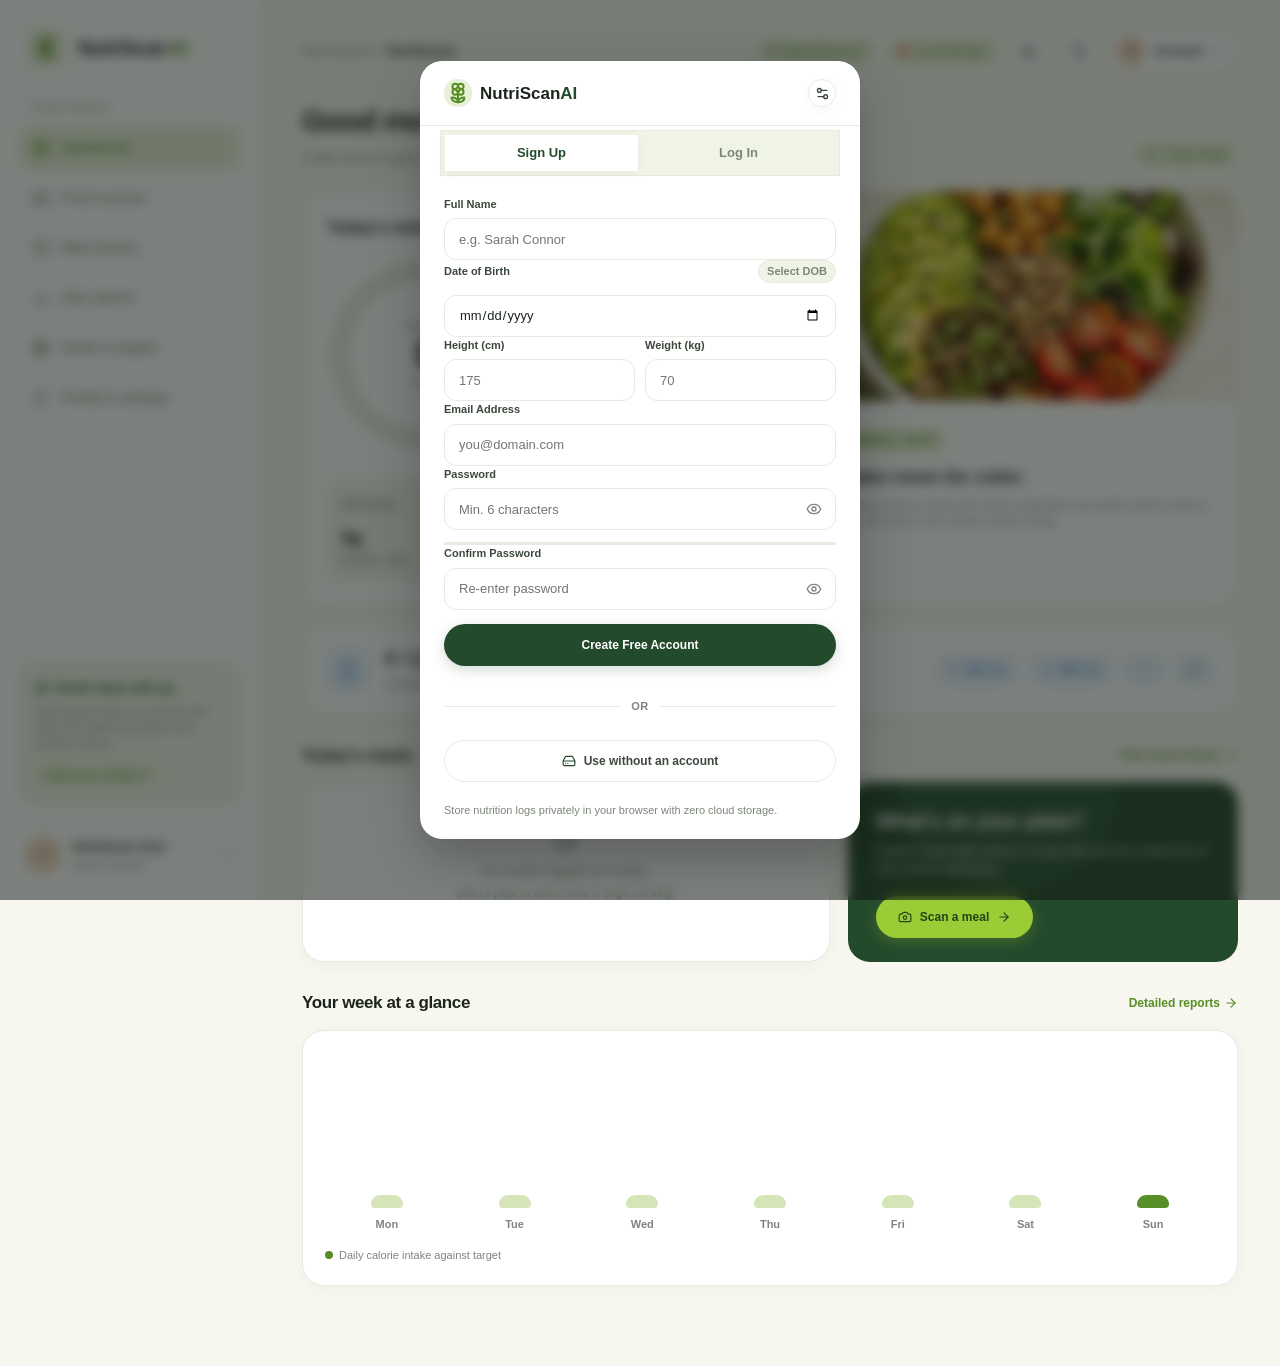
==== FrontEnd/index.html @ 0b1cc679 "fix(ui): remove segmentation overlay and toolbar from overhead display preview" ====
<!DOCTYPE html>
<html lang="en" data-theme="light">

<head>
    <meta charset="UTF-8">
    <meta name="viewport" content="width=device-width, initial-scale=1.0, viewport-fit=cover">
    <meta name="description" content="NutriScanAI — Dual-view AI food segmentation, nutrition scanner & macro diary">
    <title>NutriScanAI — AI Food Diary & Scanner</title>
    <link rel="icon" type="image/png" href="images/icon.png">
    <link rel="apple-touch-icon" href="images/icon.png">
    <link rel="stylesheet" href="style.css?v=5.0">
    <!-- Local Lucide & Supabase scripts for 100% offline support -->
    <script src="lucide.min.js"></script>
    <script src="supabase.min.js"></script>
    <script src="supabase-config.js"></script>
    <script src="sync.js"></script>
</head>

<body>
    <div class="app-container">
        <!-- DESKTOP SIDEBAR -->
        <aside class="sidebar">
            <div class="brand">
                <span class="brandmark"><i data-lucide="flower-2"></i></span>
                <span class="brand-name">NutriScan<span class="brand-accent">AI</span></span>
            </div>

            <div class="navcap">YOUR SPACE</div>
            <nav class="navlist">
                <div class="navitem active" data-view="dashboard">
                    <i data-lucide="layout-dashboard"></i>
                    <span>Dashboard</span>
                </div>
                <div class="navitem" data-view="scanner">
                    <i data-lucide="camera"></i>
                    <span>Food scanner</span>
                </div>
                <div class="navitem" data-view="history">
                    <i data-lucide="clock"></i>
                    <span>Meal history</span>
                </div>
                <div class="navitem" data-view="reports">
                    <i data-lucide="bar-chart-2"></i>
                    <span>Diet reports</span>
                </div>
                <div class="navitem" data-view="goals">
                    <i data-lucide="target"></i>
                    <span>Goals & targets</span>
                </div>
                <div class="navitem" data-view="profile">
                    <i data-lucide="user"></i>
                    <span>Profile & settings</span>
                </div>
            </nav>

            <div class="sidebar-bottom">
                <div class="streak-card">
                    <b><i data-lucide="sparkles" class="icon-sm"></i> Small steps add up.</b>
                    <p>NutriScanAI helps you nourish your body with balanced portions and mindful choices.</p>
                    <span class="badge" id="sidebar-streak-badge">Keep your streak ✦</span>
                </div>

                <div class="side-profile" id="side-profile-trigger">
                    <div class="avatar" id="side-avatar">N</div>
                    <div style="flex: 1; min-width: 0;">
                        <b style="font-size: 13px; display: block; white-space: nowrap; overflow: hidden; text-overflow: ellipsis;" id="side-name">NutriScan User</b>
                        <div class="tiny" id="side-tagline">Initializing...</div>
                    </div>
                    <i data-lucide="more-horizontal" class="icon-sm" style="color: var(--muted);"></i>
                </div>
            </div>
        </aside>

        <!-- MAIN VIEW CONTAINER -->
        <main class="main">
            <!-- TOPBAR -->
            <div class="topbar">
                <div class="crumb">
                    NutriScanAI <span style="color: var(--muted-light);">/</span> <span id="desktop-crumb-page">Dashboard</span>
                </div>

                <div class="top-actions">
                    <div class="backend-pill cloud-sync-pill" id="cloud-sync-pill" title="Supabase Cloud Database & Sync" onclick="window.nutriScanOpenAuthModal()">
                        <span class="status-dot dot-guest" id="cloud-sync-dot"></span>
                        <span id="cloud-sync-text">Guest Mode</span>
                    </div>

                    <div class="backend-pill" id="backend-status-pill" title="Python Backend Service Status">
                        <span class="status-dot" id="backend-status-dot"></span>
                        <span id="backend-status-text">Backend Checking...</span>
                    </div>

                    <button class="iconbtn" id="btn-theme-toggle" title="Toggle Light/Dark Theme">
                        <i data-lucide="moon" id="theme-toggle-icon"></i>
                    </button>

                    <button class="iconbtn" id="btn-quick-search" title="Search meals">
                        <i data-lucide="search"></i>
                    </button>

                    <div class="userchip" id="topbar-userchip" onclick="window.nutriScanOpenAuthModal()" title="Account & Cloud Sync">
                        <div class="avatar" id="topbar-avatar">N</div>
                        <span id="topbar-name">Account</span>
                        <i data-lucide="chevron-down" class="icon-sm" style="color: var(--muted);"></i>
                    </div>
                </div>
            </div>

            <!-- ============================================== -->
            <!-- VIEW 1: DASHBOARD -->
            <!-- ============================================== -->
            <section id="view-dashboard" class="view-screen active">
                <div style="display: flex; justify-content: space-between; align-items: flex-end; margin-bottom: 22px; flex-wrap: wrap; gap: 10px;">
                    <div>
                        <h1 class="hello">
                            <span id="dash-greeting">Good morning, Alex</span>
                            <span style="font-size: 24px;">☀️</span>
                        </h1>
                        <div class="sub">A little balance goes a long way. Here's your nutrition overview for today.</div>
                    </div>
                    <div class="badge" id="dash-streak-pill">
                        <i data-lucide="flame" class="icon-sm"></i>
                        <span id="dash-streak-count">5 day streak</span>
                    </div>
                </div>

                <!-- Top Hero Grid: Calorie Ring Card + Inspiration Card -->
                <div class="grid dash-hero-grid">
                    <div class="card" style="padding: 24px;">
                        <div class="section-head" style="margin: 0 0 10px;">
                            <h2>Today's nutrition</h2>
                            <span class="tiny" id="dash-date-str">Monday, Nov 16</span>
                        </div>

                        <div class="dash-calorie-split">
                            <div class="ring-wrap">
                                <div class="ring" id="dash-calorie-ring" style="--ring-pct: 64%;">
                                    <div class="ring-content">
                                        <span>TODAY</span>
                                        <strong id="dash-ring-consumed">1,280</strong>
                                        <span id="dash-ring-label">kcal</span>
                                    </div>
                                </div>
                            </div>

                            <div>
                                <div class="value" style="font-size: 32px;" id="dash-kcal-text">
                                    1,280 <span style="font-size: 13px; font-weight: 600; color: var(--muted);">/ 2,000 kcal</span>
                                </div>
                                <span class="badge" id="dash-goal-pct-badge">64% of daily goal</span>
                                <div class="tiny" style="margin-top: 10px;" id="dash-kcal-remaining">720 kcal remaining today</div>
                            </div>
                        </div>

                        <div class="macro-mini">
                            <div class="macro-card">
                                <div class="macro-card-top">
                                    <span class="kicker">Protein</span>
                                    <div class="macro-icon-box"><i data-lucide="leaf" class="icon-sm"></i></div>
                                </div>
                                <b id="dash-macro-protein">62g</b>
                                <span id="dash-macro-protein-pct">Protein · 62%</span>
                            </div>

                            <div class="macro-card">
                                <div class="macro-card-top">
                                    <span class="kicker">Carbs</span>
                                    <div class="macro-icon-box"><i data-lucide="wheat" class="icon-sm"></i></div>
                                </div>
                                <b id="dash-macro-carbs">160g</b>
                                <span id="dash-macro-carbs-pct">Carbs · 72%</span>
                            </div>

                            <div class="macro-card">
                                <div class="macro-card-top">
                                    <span class="kicker">Fat</span>
                                    <div class="macro-icon-box"><i data-lucide="droplet" class="icon-sm"></i></div>
                                </div>
                                <b id="dash-macro-fat">52g</b>
                                <span id="dash-macro-fat-pct">Fat · 80%</span>
                            </div>
                        </div>
                    </div>

                    <!-- Daily Inspiration & Tip Card -->
                    <div class="card" style="padding: 0; overflow: hidden; position: relative;">
                        <img src="assets/nourish-bowl.png" alt="Nourish bowl" style="width: 100%; height: 210px; object-fit: cover;">
                        <div style="padding: 20px 22px;">
                            <span class="badge">MINDFUL HABIT</span>
                            <h2 style="font-size: 19px; font-weight: 800; margin: 10px 0 5px; color: var(--ink);">Make room for color.</h2>
                            <div class="tiny">Building a diverse plate with colorful vegetables and quality protein nurtures your microbiome and sustains all-day energy.</div>
                        </div>
                    </div>
                </div>

                <!-- Interactive Water Tracker Widget -->
                <div class="water-tracker-card">
                    <div class="water-info">
                        <div class="water-icon-circle"><i data-lucide="droplet" class="icon-lg"></i></div>
                        <div class="water-text">
                            <b id="dash-water-display">1,500 / 2,500 mL</b>
                            <span id="dash-water-subtitle">Hydration Progress · 60% of daily target</span>
                        </div>
                    </div>
                    <div class="water-actions">
                        <button class="water-btn" id="btn-water-add-250"><i data-lucide="plus" class="icon-sm"></i> 250 mL</button>
                        <button class="water-btn" id="btn-water-add-500"><i data-lucide="plus" class="icon-sm"></i> 500 mL</button>
                        <button class="water-btn" id="btn-water-sub-250" title="Undo 250 mL"><i data-lucide="minus" class="icon-sm"></i></button>
                        <button class="water-btn" id="btn-water-reset" title="Reset Today's Water" style="color: var(--muted);"><i data-lucide="refresh-cw" class="icon-sm"></i></button>
                    </div>
                </div>

                <!-- Today's Meals Section -->
                <div class="section-head">
                    <h2>Today's meals</h2>
                    <span class="link-btn" id="dash-view-history-link">
                        View meal history <i data-lucide="arrow-right" class="icon-sm"></i>
                    </span>
                </div>

                <div class="grid dash-activity-grid">
                    <div class="card">
                        <div class="meal-list" id="dash-meal-list">
                            <!-- Populated dynamically via JS -->
                        </div>
                    </div>

                    <!-- Scanner Call To Action -->
                    <div class="cta">
                        <div style="position: relative; z-index: 2;">
                            <h3>What's on your plate?</h3>
                            <p>Capture dual-angle photos or snap with your live camera for AI food volume estimation.</p>
                            <button class="btn" style="margin-top: 18px;" id="dash-cta-scan-btn">
                                <i data-lucide="camera" class="icon-sm"></i>
                                <span>Scan a meal</span>
                                <i data-lucide="arrow-right" class="icon-sm"></i>
                            </button>
                        </div>
                    </div>
                </div>

                <!-- Week At A Glance Chart -->
                <div class="section-head">
                    <h2>Your week at a glance</h2>
                    <span class="link-btn" id="dash-view-reports-link">
                        Detailed reports <i data-lucide="arrow-right" class="icon-sm"></i>
                    </span>
                </div>

                <div class="card">
                    <div class="chart-container">
                        <div class="chart" id="dash-week-chart">
                            <!-- Populated dynamically via JS -->
                        </div>
                    </div>
                    <div class="legend">
                        <i class="dot"></i>
                        <span>Daily calorie intake against target</span>
                    </div>
                </div>
            </section>

            <!-- ============================================== -->
            <!-- VIEW 2: FOOD SCANNER & NUTRITION ENGINE -->
            <!-- ============================================== -->
            <section id="view-scanner" class="view-screen">
                <div style="display: flex; justify-content: space-between; align-items: flex-end; flex-wrap: wrap; gap: 12px; margin-bottom: 22px;">
                    <div>
                        <h1 class="hello">Dual-View Food Scanner</h1>
                        <div class="sub">Two photos of your plate. Computer vision volumetric estimation & CatBoost nutritional regression.</div>
                    </div>
                    <div style="display: flex; gap: 8px;">
                        <button type="button" class="btn btn-outline" onclick="clearUploads()">
                            <i data-lucide="rotate-ccw" class="icon-sm"></i>
                            <span>Clear</span>
                        </button>
                    </div>
                </div>

                <div class="card" style="margin-bottom: 24px;">
                    <!-- Image upload header & side-view toggle -->
                    <div class="upload-zone-bar">
                        <div style="display: flex; align-items: center; gap: 10px;">
                            <span class="upload-section-label" style="font-weight: 800; font-size: 15px;">Plate photos</span>
                            <span class="badge">STEP 01</span>
                        </div>
                        <button type="button" id="addSideViewBtn" class="btn-add-side-opt" onclick="showSideView()">
                            <i data-lucide="plus" class="icon-sm"></i> Add eye-level photo (optional)
                        </button>
                    </div>

                    <div class="upload-grid" id="uploadGrid">
                        <!-- Overhead view (Primary & Always visible) -->
                        <div class="upload-zone" id="topUploadPanel">
                            <div class="upload-zone-header">
                                <label for="topImage"><strong>Overhead view</strong></label>
                                <span class="badge">Required</span>
                            </div>
                            <span class="upload-hint">Directly above the plate — captures surface area and rim</span>
                            <div class="upload-preview" id="topDropZone" onclick="document.getElementById('topImage').click()">
                                <img id="topPreview" src="" alt="Overhead view" style="display: none;">
                                <div id="topPlaceholder" class="upload-empty">
                                    <div class="upload-icon"><i data-lucide="camera"></i></div>
                                    <span class="upload-empty-text">Drop an image or select a photo</span>
                                    <span class="upload-empty-sub">JPG, PNG or WebP</span>
                                    <div class="upload-methods-row">
                                        <button type="button" class="btn-upload-method" onclick="event.stopPropagation(); document.getElementById('topCameraInput').click();">
                                            <i data-lucide="camera" class="icon-sm"></i> Camera
                                        </button>
                                        <button type="button" class="btn-upload-method" onclick="event.stopPropagation(); document.getElementById('topImage').click();">
                                            <i data-lucide="folder-open" class="icon-sm"></i> Gallery
                                        </button>
                                    </div>
                                </div>
                                <div class="upload-replace-overlay">
                                    <span>Replace image</span>
                                </div>
                            </div>
                            <input type="file" id="topImage" accept="image/*" class="file-input-hidden" style="display: none;">
                            <input type="file" id="topCameraInput" accept="image/*" capture="environment" class="file-input-hidden" style="display: none;">
                        </div>

                        <!-- Eye-level view (Optional, toggleable) -->
                        <div class="upload-zone upload-zone-optional" id="sideUploadPanel" style="display: none;">
                            <div class="upload-zone-header">
                                <div class="upload-header-left">
                                    <label for="sideImage"><strong>Eye-level view</strong></label>
                                    <span class="badge badge-info">Optional</span>
                                </div>
                                <button type="button" class="btn-remove-side" onclick="hideSideView()" title="Remove eye-level view">
                                    ✕ Remove
                                </button>
                            </div>
                            <span class="upload-hint">At plate level — captures depth and food mound height</span>
                            <div class="upload-preview" id="sideDropZone" onclick="document.getElementById('sideImage').click()">
                                <img id="sidePreview" src="" alt="Eye-level view" style="display: none;">
                                <div id="sidePlaceholder" class="upload-empty">
                                    <div class="upload-icon"><i data-lucide="image"></i></div>
                                    <span class="upload-empty-text">Drop an image or select a photo</span>
                                    <span class="upload-empty-sub">Optional depth reference</span>
                                    <div class="upload-methods-row">
                                        <button type="button" class="btn-upload-method" onclick="event.stopPropagation(); document.getElementById('sideCameraInput').click();">
                                            <i data-lucide="camera" class="icon-sm"></i> Camera
                                        </button>
                                        <button type="button" class="btn-upload-method" onclick="event.stopPropagation(); document.getElementById('sideImage').click();">
                                            <i data-lucide="folder-open" class="icon-sm"></i> Gallery
                                        </button>
                                    </div>
                                </div>
                                <div class="upload-replace-overlay">
                                    <span>Replace image</span>
                                </div>
                            </div>
                            <input type="file" id="sideImage" accept="image/*" class="file-input-hidden" style="display: none;">
                            <input type="file" id="sideCameraInput" accept="image/*" capture="environment" class="file-input-hidden" style="display: none;">
                        </div>
                    </div>

                    <!-- Example Quick Load Presets -->
                    <div style="display: flex; align-items: center; justify-content: space-between; margin: 16px 0; flex-wrap: wrap; gap: 8px;">
                        <span class="tiny" style="font-weight: 700;">Or try an example dish:</span>
                        <div style="display: flex; gap: 8px;">
                            <button type="button" class="filter" id="btn-sample-toast" style="padding: 5px 12px; font-size: 11px;">
                                <i data-lucide="sparkles" class="icon-sm"></i> Avocado Toast
                            </button>
                            <button type="button" class="filter" id="btn-sample-bowl" style="padding: 5px 12px; font-size: 11px;">
                                <i data-lucide="sparkles" class="icon-sm"></i> Nourish Bowl
                            </button>
                        </div>
                    </div>

                    <!-- Calibration & Controls Row -->
                    <div style="display: grid; grid-template-columns: 1fr 1fr; gap: 16px; margin-top: 14px;" class="dash-hero-grid">
                        <div class="form-group">
                            <label for="plateDiameter" class="form-label">Plate diameter</label>
                            <select id="plateDiameter" class="form-select">
                                <option value="20">20 cm — small / breakfast plate</option>
                                <option value="25" selected>25 cm — standard dinner plate</option>
                                <option value="26">26 cm — wide dinner plate</option>
                                <option value="30">30 cm — large serving platter</option>
                            </select>
                            <span class="tiny">Reference diameter for pixel-to-centimetre ellipse calibration</span>
                        </div>

                        <div class="form-group">
                            <label for="scanFoodHint" class="form-label">Food hint / notes (optional)</label>
                            <input type="text" id="scanFoodHint" class="form-input" placeholder="e.g. Avocado Toast with Egg, Steamed Rice with Dal">
                            <span class="tiny">Assists VLM segmentation on complex multi-ingredient dishes</span>
                        </div>
                    </div>

                    <button id="analyzeButton" class="btn btn-forest" style="width: 100%; margin-top: 20px; font-size: 14px; padding: 14px 20px;" onclick="analyzeFood()">
                        <i data-lucide="scan"></i>
                        <span>Analyze meal</span>
                    </button>
                </div>

                <!-- Live Result Container: Stepper, Totals, Interactive Tray, Tables & Actions -->
                <div id="result">
                    <div class="empty-state card" style="text-align: center; padding: 36px 20px;">
                        <div class="empty-state-icon" style="font-size: 38px; margin-bottom: 8px;">🍽️</div>
                        <h3 class="empty-state-heading" style="font-size: 16px; font-weight: 800; color: var(--ink);">No meal analyzed yet</h3>
                        <p class="empty-state-body tiny" style="margin-top: 4px;">Upload an overhead photo of your plate, then click Analyze.</p>
                    </div>
                </div>

                <!-- Recent Scans Gallery -->
                <div class="section-head" style="margin-top: 36px;">
                    <h2>Recent Scans</h2>
                    <span class="link-btn" id="scan-view-all-history">View all in history →</span>
                </div>
                <div class="grid g4" id="scan-recent-gallery">
                    <!-- Populated dynamically -->
                </div>
            </section>

            <!-- ============================================== -->
            <!-- VIEW 3: MEAL HISTORY -->
            <!-- ============================================== -->
            <section id="view-history" class="view-screen">
                <div style="display: flex; justify-content: space-between; align-items: flex-end; flex-wrap: wrap; gap: 12px;">
                    <div>
                        <h1 class="hello">Meal history</h1>
                        <div class="sub">A complete diary of your recorded meals, calories, and macronutrients.</div>
                    </div>
                    <button class="btn" id="btn-add-manual-meal">
                        <i data-lucide="plus"></i>
                        <span>Add Meal Manually</span>
                    </button>
                </div>

                <!-- Timeframe Filters & Search -->
                <div class="filters-bar">
                    <button class="filter active" data-history-filter="today">Today</button>
                    <button class="filter" data-history-filter="week">This week</button>
                    <button class="filter" data-history-filter="month">This month</button>
                    <button class="filter" data-history-filter="all">All dates</button>

                    <div class="search-box">
                        <i data-lucide="search" class="icon-sm"></i>
                        <input type="text" id="history-search-input" placeholder="Search meals or ingredients...">
                    </div>
                </div>

                <!-- Meal Type Secondary Filters -->
                <div class="filters-bar" style="margin-top: 0; margin-bottom: 20px;">
                    <span class="tiny" style="font-weight: 750; margin-right: 4px;">TYPE:</span>
                    <button class="diet-tag active" data-type-filter="all">All</button>
                    <button class="diet-tag" data-type-filter="Breakfast">Breakfast</button>
                    <button class="diet-tag" data-type-filter="Lunch">Lunch</button>
                    <button class="diet-tag" data-type-filter="Dinner">Dinner</button>
                    <button class="diet-tag" data-type-filter="Snack">Snacks</button>
                </div>

                <!-- History Log Card -->
                <div class="card">
                    <div class="section-head" style="margin-top: 0;">
                        <h2 id="history-group-header">Today's Log</h2>
                        <span class="badge" id="history-count-badge">0 meals logged</span>
                    </div>

                    <div class="meal-list" id="history-meals-container">
                        <!-- Populated dynamically via JS -->
                    </div>
                </div>

                <!-- History Summary Cards -->
                <div class="grid g3" style="margin-top: 18px;">
                    <div class="card">
                        <span class="kicker">THIS WEEK</span>
                        <div class="value" id="hist-stat-week-count">12 meals</div>
                        <div class="tiny">Logged across active days</div>
                    </div>
                    <div class="card">
                        <span class="kicker">FAVOURITE MEAL</span>
                        <div class="value" style="font-size: 20px;" id="hist-stat-fav-name">Garden nourish bowl</div>
                        <div class="tiny">Your most frequent choice</div>
                    </div>
                    <div class="card">
                        <span class="kicker">AVERAGE CALORIES</span>
                        <div class="value" id="hist-stat-avg-kcal">1,820 kcal</div>
                        <div class="tiny">Per day average this week</div>
                    </div>
                </div>
            </section>

            <!-- ============================================== -->
            <!-- VIEW 4: DIET REPORTS -->
            <!-- ============================================== -->
            <section id="view-reports" class="view-screen">
                <div style="display: flex; justify-content: space-between; align-items: flex-end; flex-wrap: wrap; gap: 12px;">
                    <div>
                        <h1 class="hello">Diet reports & trends</h1>
                        <div class="sub">Understand long-term dietary patterns and track your consistency.</div>
                    </div>
                    <button class="btn btn-outline" id="btn-export-report">
                        <i data-lucide="download" class="icon-sm"></i>
                        <span>Export summary</span>
                    </button>
                </div>

                <div class="filters-bar" style="margin-top: 18px;">
                    <button class="filter active" data-report-days="7">Last 7 days</button>
                    <button class="filter" data-report-days="14">Last 14 days</button>
                    <button class="filter" data-report-days="30">Last 30 days</button>
                </div>

                <!-- Key Metrics Cards -->
                <div class="grid g3">
                    <div class="card">
                        <span class="kicker">AVERAGE CALORIES</span>
                        <div class="value" id="rep-avg-kcal">1,860 <span style="font-size: 13px; font-weight: 600; color: var(--muted);">kcal / day</span></div>
                        <span class="badge"><i data-lucide="trending-up" class="icon-sm"></i> Consistent intake</span>
                    </div>

                    <div class="card">
                        <span class="kicker">PROTEIN INTAKE</span>
                        <div class="value" id="rep-avg-protein">78g <span style="font-size: 13px; font-weight: 600; color: var(--muted);">daily avg</span></div>
                        <span class="badge">Balanced macros</span>
                    </div>

                    <div class="card">
                        <span class="kicker">CONSISTENCY</span>
                        <div class="value" id="rep-logged-days">5 <span style="font-size: 13px; font-weight: 600; color: var(--muted);">active days</span></div>
                        <span class="badge">Keep it up!</span>
                    </div>
                </div>

                <!-- Charts: Daily Calorie Trend + Macro Donut -->
                <div class="grid reports-charts-grid" style="margin-top: 18px;">
                    <div class="card">
                        <div class="section-head" style="margin-top: 0;">
                            <h2>Daily calorie trend</h2>
                            <span class="tiny">Daily intake vs targets</span>
                        </div>

                        <div class="chart-container">
                            <div class="chart" id="reports-calorie-chart" style="height: 220px;">
                                <!-- Populated dynamically via JS -->
                            </div>
                        </div>
                        <div class="legend">
                            <i class="dot"></i>
                            <span>Calories recorded from meal history</span>
                        </div>
                    </div>

                    <div class="card">
                        <div class="section-head" style="margin-top: 0;">
                            <h2>Macro balance</h2>
                            <span class="tiny">Distribution</span>
                        </div>

                        <div style="display: flex; justify-content: center; padding: 18px 0 14px;">
                            <div id="reports-macro-donut" style="height: 160px; width: 160px; border-radius: 50%; background: conic-gradient(#8CBF35 0 32%, #EBCB73 32% 72%, #A9C7D0 72% 100%); display: grid; place-items: center; flex-shrink: 0;">
                                <div style="height: 112px; width: 112px; border-radius: 50%; background: var(--white); display: grid; place-items: center; text-align: center;">
                                    <b style="font-size: 22px; font-weight: 800; color: var(--ink);">100%</b>
                                </div>
                            </div>
                        </div>

                        <div style="display: flex; flex-direction: column; gap: 10px; margin-top: 8px;">
                            <div style="display: flex; align-items: center; justify-content: space-between; font-size: 12px;">
                                <span style="display: flex; align-items: center; gap: 6px;">
                                    <span style="width: 10px; height: 10px; border-radius: 3px; background: #8CBF35;"></span>
                                    <span>Protein</span>
                                </span>
                                <b id="rep-donut-protein">32%</b>
                            </div>
                            <div style="display: flex; align-items: center; justify-content: space-between; font-size: 12px;">
                                <span style="display: flex; align-items: center; gap: 6px;">
                                    <span style="width: 10px; height: 10px; border-radius: 3px; background: #EBCB73;"></span>
                                    <span>Carbohydrates</span>
                                </span>
                                <b id="rep-donut-carbs">40%</b>
                            </div>
                            <div style="display: flex; align-items: center; justify-content: space-between; font-size: 12px;">
                                <span style="display: flex; align-items: center; gap: 6px;">
                                    <span style="width: 10px; height: 10px; border-radius: 3px; background: #A9C7D0;"></span>
                                    <span>Fats</span>
                                </span>
                                <b id="rep-donut-fat">28%</b>
                            </div>
                        </div>
                    </div>
                </div>
            </section>

            <!-- ============================================== -->
            <!-- VIEW 5: GOALS & TARGETS -->
            <!-- ============================================== -->
            <section id="view-goals" class="view-screen">
                <div style="display: flex; justify-content: space-between; align-items: flex-end; flex-wrap: wrap; gap: 12px;">
                    <div>
                        <h1 class="hello">Your goals & preferences</h1>
                        <div class="sub">Set daily nutrition targets or calculate them automatically from your personal biometrics.</div>
                    </div>
                    <button class="btn btn-outline" id="btn-calc-tdee-goals">
                        <i data-lucide="calculator" class="icon-sm"></i>
                        <span>Auto-Calculate from Biometrics</span>
                    </button>
                </div>

                <div class="grid goals-config-grid" style="margin-top: 24px;">
                    <!-- Daily Targets Card -->
                    <div class="card">
                        <div class="section-head" style="margin-top: 0;">
                            <h2>Daily targets</h2>
                            <span class="badge">Active targets</span>
                        </div>

                        <div style="display: flex; flex-direction: column; gap: 14px; margin-top: 14px;">
                            <div>
                                <div style="display: flex; justify-content: space-between; font-size: 12px; font-weight: 750;">
                                    <span>Calories</span>
                                    <span id="goal-val-calories">2,000 kcal</span>
                                </div>
                                <div class="progress"><span id="goal-prog-calories" style="width: 64%;"></span></div>
                            </div>

                            <div>
                                <div style="display: flex; justify-content: space-between; font-size: 12px; font-weight: 750;">
                                    <span>Protein</span>
                                    <span id="goal-val-protein">100 g</span>
                                </div>
                                <div class="progress"><span id="goal-prog-protein" style="width: 62%;"></span></div>
                            </div>

                            <div>
                                <div style="display: flex; justify-content: space-between; font-size: 12px; font-weight: 750;">
                                    <span>Carbohydrates</span>
                                    <span id="goal-val-carbs">220 g</span>
                                </div>
                                <div class="progress progress-carb"><span id="goal-prog-carbs" style="width: 72%;"></span></div>
                            </div>

                            <div>
                                <div style="display: flex; justify-content: space-between; font-size: 12px; font-weight: 750;">
                                    <span>Fat</span>
                                    <span id="goal-val-fat">65 g</span>
                                </div>
                                <div class="progress progress-fat"><span id="goal-prog-fat" style="width: 55%;"></span></div>
                            </div>

                            <div>
                                <div style="display: flex; justify-content: space-between; font-size: 12px; font-weight: 750;">
                                    <span>Water</span>
                                    <span id="goal-val-water">2.5 L</span>
                                </div>
                                <div class="progress progress-water"><span id="goal-prog-water" style="width: 80%;"></span></div>
                            </div>
                        </div>

                        <button class="btn" id="btn-open-target-modal" style="margin-top: 24px;">
                            <i data-lucide="edit-3" class="icon-sm"></i>
                            <span>Edit daily targets</span>
                        </button>
                    </div>

                    <!-- Food Preferences & Dietary Patterns -->
                    <div class="card">
                        <div class="section-head" style="margin-top: 0;">
                            <h2>Food preferences</h2>
                            <span class="tiny">Saved in browser</span>
                        </div>

                        <div style="margin-top: 10px;">
                            <span class="form-label">Dietary Patterns & Habits</span>
                            <div class="tag-cloud" id="goals-dietary-chips">
                                <button class="diet-tag active" data-tag="Vegetarian">Vegetarian</button>
                                <button class="diet-tag active" data-tag="High-Protein">High-Protein</button>
                                <button class="diet-tag" data-tag="Vegan">Vegan</button>
                                <button class="diet-tag" data-tag="Keto">Keto</button>
                                <button class="diet-tag" data-tag="Gluten-Free">Gluten-Free</button>
                                <button class="diet-tag" data-tag="Dairy-Free">Dairy-Free</button>
                                <button class="diet-tag" data-tag="Mediterranean">Mediterranean</button>
                                <button class="diet-tag" data-tag="Low-Carb">Low-Carb</button>
                                <button class="diet-tag" data-tag="Halal">Halal</button>
                            </div>
                        </div>

                        <div style="margin-top: 20px;">
                            <div class="settings-row" id="row-allergens-edit" title="Click to edit allergens and avoid foods">
                                <div class="settings-icon"><i data-lucide="shield-alert"></i></div>
                                <div class="setting-meta">
                                    <b>Foods to avoid & allergens</b>
                                    <span id="goals-allergens-preview">Peanuts, Excess sodium</span>
                                </div>
                                <i data-lucide="chevron-right" class="icon-sm" style="color: var(--muted-light);"></i>
                            </div>

                            <div class="settings-row" id="row-schedule-edit" title="Click to edit preferred meal schedule">
                                <div class="settings-icon"><i data-lucide="clock"></i></div>
                                <div class="setting-meta">
                                    <b>Meal schedule</b>
                                    <span id="goals-schedule-preview">Breakfast: 9:00 AM · Lunch: 1:00 PM · Dinner: 7:30 PM</span>
                                </div>
                                <i data-lucide="chevron-right" class="icon-sm" style="color: var(--muted-light);"></i>
                            </div>
                        </div>
                    </div>
                </div>
            </section>

            <!-- ============================================== -->
            <!-- VIEW 6: PROFILE & SETTINGS -->
            <!-- ============================================== -->
            <section id="view-profile" class="view-screen">
                <h1 class="hello">Your space & biometrics</h1>
                <div class="sub">Configure your personal body metrics, primary health goals, and system preferences.</div>

                <!-- User Hero Card -->
                <div class="card" style="margin-top: 22px; display: flex; align-items: center; gap: 20px; padding: 26px; flex-wrap: wrap;">
                    <div class="avatar-large" id="profile-hero-avatar">A</div>
                    <div style="flex: 1; min-width: 200px;">
                        <h2 style="font-size: 22px; font-weight: 800; margin: 0 0 4px;" id="profile-hero-name">Alex Morgan</h2>
                        <div class="tiny" id="profile-hero-bio">Personal nutrition space · Female · 28 yrs</div>
                        <span class="badge" style="margin-top: 10px;" id="profile-hero-badge">
                            <i data-lucide="target" class="icon-sm"></i>
                            <span id="profile-hero-goal">Maintain weight & vitality</span>
                        </span>
                    </div>
                    <button class="btn btn-outline" id="btn-open-profile-modal">
                        <i data-lucide="edit-2" class="icon-sm"></i>
                        <span>Edit profile & biometrics</span>
                    </button>
                </div>

                <!-- Settings Columns -->
                <div class="grid profile-overview-grid" style="margin-top: 20px;">
                    <!-- Biometrics & Preferences Card -->
                    <div class="card">
                        <h2 style="font-size: 16px; font-weight: 800; margin-bottom: 12px;">Personal details</h2>
                        <div class="settings-row" id="profile-biometrics-row" title="Click to edit biometrics">
                            <div class="settings-icon"><i data-lucide="user"></i></div>
                            <div class="setting-meta">
                                <b>Biometrics & Body Data</b>
                                <span id="profile-biometrics-text">Weight: 68 kg · Height: 175 cm · Age: 28</span>
                            </div>
                            <i data-lucide="chevron-right" class="icon-sm" style="color: var(--muted-light);"></i>
                        </div>
                        <div class="settings-row" id="profile-dietary-row" title="Click to edit dietary preferences">
                            <div class="settings-icon"><i data-lucide="leaf"></i></div>
                            <div class="setting-meta">
                                <b>Dietary label & Pattern</b>
                                <span id="profile-dietary-text">Vegetarian, High-Protein</span>
                            </div>
                            <i data-lucide="chevron-right" class="icon-sm" style="color: var(--muted-light);"></i>
                        </div>
                        <div class="settings-row">
                            <div class="settings-icon"><i data-lucide="database"></i></div>
                            <div class="setting-meta">
                                <b>Stored food records</b>
                                <span id="profile-records-count">4 meals saved in browser localStorage</span>
                            </div>
                        </div>
                    </div>

                    <!-- Application & System Settings Card -->
                    <div class="card">
                        <h2 style="font-size: 16px; font-weight: 800; margin-bottom: 12px;">System & storage</h2>
                        <div class="settings-row" id="row-backend-check">
                            <div class="settings-icon"><i data-lucide="server"></i></div>
                            <div class="setting-meta">
                                <b>Python AI Services</b>
                                <span id="profile-backend-desc">Port 8000 (ML) & Port 8001 (Vision)</span>
                            </div>
                            <button class="btn btn-sm btn-outline" id="btn-retest-backend">Test Ping</button>
                        </div>

                        <div class="settings-row">
                            <div class="settings-icon"><i data-lucide="download"></i></div>
                            <div class="setting-meta">
                                <b>Export diary data</b>
                                <span>Download full JSON backup of meals and goals</span>
                            </div>
                            <button class="btn btn-sm btn-outline" id="btn-export-json">Export</button>
                        </div>

                        <div class="settings-row">
                            <div class="settings-icon"><i data-lucide="refresh-cw"></i></div>
                            <div class="setting-meta">
                                <b>Reset sample data</b>
                                <span>Restore default NutriScanAI meals and settings</span>
                            </div>
                            <button class="btn btn-sm btn-outline" id="btn-reset-data">Reset</button>
                        </div>
                    </div>
                </div>

                <!-- Account & Supabase Cloud Sync Card -->
                <div class="card" style="margin-top: 20px;">
                    <div style="display: flex; justify-content: space-between; align-items: center; margin-bottom: 12px; flex-wrap: wrap; gap: 10px;">
                        <div>
                            <h2 style="font-size: 16px; font-weight: 800; margin: 0 0 4px;">Account & Cloud Sync</h2>
                            <div class="tiny">Multi-device real-time sync powered by Supabase PostgreSQL</div>
                        </div>
                        <div id="profile-account-status">
                            <span class="badge">Guest / Offline</span>
                        </div>
                    </div>
                    <div class="settings-row">
                        <div class="settings-icon"><i data-lucide="cloud"></i></div>
                        <div class="setting-meta">
                            <b>Cloud Account</b>
                            <span id="profile-account-email">Not signed in (Guest Mode)</span>
                        </div>
                        <button class="btn btn-sm btn-forest" id="btn-profile-auth-action" onclick="window.nutriScanOpenAuthModal()">Sign In / Connect</button>
                    </div>
                    <div class="settings-row" id="row-import-local-data" style="display: none;">
                        <div class="settings-icon"><i data-lucide="upload-cloud"></i></div>
                        <div class="setting-meta">
                            <b>Import Local Diary to Cloud</b>
                            <span>Migrate your local meals into your Supabase account</span>
                        </div>
                        <button class="btn btn-sm btn-outline" id="btn-import-local-to-cloud" onclick="window.NutriScanSync && window.NutriScanSync.importLocalDataToCloud()">Sync Now</button>
                    </div>
                </div>
            </section>
        </main>
    </div>

    <!-- ============================================== -->
    <!-- FLOATING MOBILE BOTTOM NAVIGATION PILL -->
    <!-- ============================================== -->
    <nav class="mobile-bottom-nav">
        <div class="mob-nav-btn active" data-view="dashboard">
            <i data-lucide="home"></i>
            <span>Home</span>
        </div>
        <div class="mob-nav-btn" data-view="history">
            <i data-lucide="clock"></i>
            <span>History</span>
        </div>
        <div class="mob-nav-scan" data-view="scanner" title="Scan Meal">
            <i data-lucide="camera"></i>
        </div>
        <div class="mob-nav-btn" data-view="reports">
            <i data-lucide="bar-chart-2"></i>
            <span>Reports</span>
        </div>
        <div class="mob-nav-btn" data-view="profile">
            <i data-lucide="user"></i>
            <span>Profile</span>
        </div>
    </nav>

    <!-- ============================================== -->
    <!-- MODAL 1: EDIT PROFILE & BIOMETRICS (EXPANDED) -->
    <!-- ============================================== -->
    <div class="modal-overlay" id="modal-profile">
        <div class="modal">
            <div class="modal-header">
                <h3>Edit Profile & Biometrics</h3>
                <div class="modal-close" data-close-modal="modal-profile"><i data-lucide="x"></i></div>
            </div>
            <div class="modal-body">
                <div class="form-group">
                    <label class="form-label" for="edit-prof-name">Full Name</label>
                    <input type="text" id="edit-prof-name" class="form-input" value="Alex Morgan">
                </div>

                <div style="display: grid; grid-template-columns: 1fr 1fr; gap: 12px;">
                    <div class="form-group">
                        <label class="form-label" for="edit-prof-age">Age (years)</label>
                        <input type="number" id="edit-prof-age" class="form-input" min="10" max="110" value="28">
                    </div>
                    <div class="form-group">
                        <label class="form-label" for="edit-prof-gender">Biological Gender</label>
                        <select id="edit-prof-gender" class="form-select">
                            <option value="Female">Female</option>
                            <option value="Male">Male</option>
                            <option value="Other">Non-binary / Other</option>
                        </select>
                    </div>
                </div>

                <div style="display: grid; grid-template-columns: 1fr 1fr; gap: 12px;">
                    <div class="form-group">
                        <label class="form-label" for="edit-prof-weight">Weight (kg)</label>
                        <input type="number" id="edit-prof-weight" class="form-input" min="30" max="250" step="0.5" value="68">
                    </div>
                    <div class="form-group">
                        <label class="form-label" for="edit-prof-height">Height (cm)</label>
                        <input type="number" id="edit-prof-height" class="form-input" min="100" max="230" value="175">
                    </div>
                </div>

                <div class="form-group">
                    <label class="form-label" for="edit-prof-activity">Activity Level</label>
                    <select id="edit-prof-activity" class="form-select">
                        <option value="sedentary">Sedentary (desk job, little exercise)</option>
                        <option value="light" selected>Lightly Active (exercise 1-3 days/week)</option>
                        <option value="moderate">Moderately Active (exercise 3-5 days/week)</option>
                        <option value="very">Very Active (hard exercise 6-7 days/week)</option>
                        <option value="extra">Extremely Active (physical job / athletic training)</option>
                    </select>
                </div>

                <div class="form-group">
                    <label class="form-label" for="edit-prof-goal">Primary Health Goal</label>
                    <select id="edit-prof-goal" class="form-select">
                        <option value="Maintain weight & vitality">Maintain weight & vitality</option>
                        <option value="Gentle fat loss">Gentle fat loss (-400 kcal)</option>
                        <option value="Muscle gain & strength">Muscle gain & strength (+350 kcal)</option>
                        <option value="Cardiovascular wellness">Cardiovascular wellness</option>
                    </select>
                </div>
            </div>
            <div class="modal-footer">
                <button class="btn btn-outline" data-close-modal="modal-profile">Cancel</button>
                <button class="btn" id="btn-save-profile">Save Profile & Recalculate</button>
            </div>
        </div>
    </div>

    <!-- ============================================== -->
    <!-- MODAL 2: EDIT TARGETS / GOALS -->
    <!-- ============================================== -->
    <div class="modal-overlay" id="modal-targets">
        <div class="modal">
            <div class="modal-header">
                <h3>Edit Daily Targets</h3>
                <div class="modal-close" data-close-modal="modal-targets"><i data-lucide="x"></i></div>
            </div>
            <div class="modal-body">
                <div style="display: flex; justify-content: space-between; align-items: center; margin-bottom: 6px;">
                    <span class="tiny">Want science-backed targets based on your biometrics?</span>
                    <button class="btn btn-sm btn-outline" id="btn-wizard-recalc">Auto-Calculate</button>
                </div>
                <div class="form-group">
                    <label class="form-label" for="edit-goal-calories">Target Calories (kcal)</label>
                    <input type="number" id="edit-goal-calories" class="form-input" min="800" max="6000" step="50" value="2000">
                </div>
                <div class="form-group">
                    <label class="form-label" for="edit-goal-protein">Target Protein (grams)</label>
                    <input type="number" id="edit-goal-protein" class="form-input" min="20" max="300" step="5" value="100">
                </div>
                <div class="form-group">
                    <label class="form-label" for="edit-goal-carbs">Target Carbohydrates (grams)</label>
                    <input type="number" id="edit-goal-carbs" class="form-input" min="20" max="600" step="5" value="220">
                </div>
                <div class="form-group">
                    <label class="form-label" for="edit-goal-fat">Target Fat (grams)</label>
                    <input type="number" id="edit-goal-fat" class="form-input" min="10" max="200" step="5" value="65">
                </div>
                <div class="form-group">
                    <label class="form-label" for="edit-goal-water">Target Water (Liters)</label>
                    <input type="number" id="edit-goal-water" class="form-input" min="0.5" max="8" step="0.1" value="2.5">
                </div>
            </div>
            <div class="modal-footer">
                <button class="btn btn-outline" data-close-modal="modal-targets">Cancel</button>
                <button class="btn" id="btn-save-targets">Save Targets</button>
            </div>
        </div>
    </div>

    <!-- ============================================== -->
    <!-- MODAL 3: ADD MANUAL MEAL -->
    <!-- ============================================== -->
    <div class="modal-overlay" id="modal-add-meal">
        <div class="modal">
            <div class="modal-header">
                <h3>Log a Meal Manually</h3>
                <div class="modal-close" data-close-modal="modal-add-meal"><i data-lucide="x"></i></div>
            </div>
            <div class="modal-body">
                <div class="form-group">
                    <label class="form-label" for="manual-meal-name">Meal Name</label>
                    <input type="text" id="manual-meal-name" class="form-input" placeholder="e.g. Avocado Toast with Egg">
                </div>
                <div style="display: grid; grid-template-columns: 1fr 1fr; gap: 12px;">
                    <div class="form-group">
                        <label class="form-label" for="manual-meal-type">Meal Type</label>
                        <select id="manual-meal-type" class="form-select">
                            <option value="Breakfast">Breakfast</option>
                            <option value="Lunch">Lunch</option>
                            <option value="Dinner">Dinner</option>
                            <option value="Snack">Snack</option>
                        </select>
                    </div>
                    <div class="form-group">
                        <label class="form-label" for="manual-meal-calories">Calories (kcal)</label>
                        <input type="number" id="manual-meal-calories" class="form-input" placeholder="450" min="0">
                    </div>
                </div>
                <div style="display: grid; grid-template-columns: 1fr 1fr 1fr; gap: 10px;">
                    <div class="form-group">
                        <label class="form-label" for="manual-meal-protein">Protein (g)</label>
                        <input type="number" id="manual-meal-protein" class="form-input" placeholder="20" min="0">
                    </div>
                    <div class="form-group">
                        <label class="form-label" for="manual-meal-carbs">Carbs (g)</label>
                        <input type="number" id="manual-meal-carbs" class="form-input" placeholder="45" min="0">
                    </div>
                    <div class="form-group">
                        <label class="form-label" for="manual-meal-fat">Fat (g)</label>
                        <input type="number" id="manual-meal-fat" class="form-input" placeholder="15" min="0">
                    </div>
                </div>
            </div>
            <div class="modal-footer">
                <button class="btn btn-outline" data-close-modal="modal-add-meal">Cancel</button>
                <button class="btn" id="btn-save-manual-meal">Add to Diary</button>
            </div>
        </div>
    </div>

    <!-- ============================================== -->
    <!-- MODAL 4: INTERACTIVE MEAL DETAILS MODAL -->
    <!-- ============================================== -->
    <div class="modal-overlay" id="modal-meal-details">
        <div class="modal">
            <div class="modal-header">
                <h3 id="detail-modal-title">Meal Details</h3>
                <div class="modal-close" data-close-modal="modal-meal-details"><i data-lucide="x"></i></div>
            </div>
            <div class="modal-body" style="padding-top: 14px;">
                <img id="detail-meal-img" src="assets/nourish-bowl.png" style="width: 100%; height: 190px; object-fit: cover; border-radius: 14px;" alt="Meal photo">
                <div style="display: flex; justify-content: space-between; align-items: center; margin-top: 8px;">
                    <div>
                        <h2 id="detail-meal-name" style="font-size: 19px; font-weight: 800; margin: 0 0 2px;">Meal Name</h2>
                        <span class="tiny" id="detail-meal-time">Breakfast · 9:30 AM · Today</span>
                    </div>
                    <div class="meal-kcal" style="font-size: 24px;" id="detail-meal-kcal">420<small>kcal</small></div>
                </div>

                <div class="nutrient-grid" style="margin-top: 8px;">
                    <div class="nutrient">
                        <span>Protein</span>
                        <b id="detail-meal-p">24g</b>
                        <small id="detail-meal-p-pct">24%</small>
                    </div>
                    <div class="nutrient">
                        <span>Carbs</span>
                        <b id="detail-meal-c">48g</b>
                        <small id="detail-meal-c-pct">22%</small>
                    </div>
                    <div class="nutrient">
                        <span>Fat</span>
                        <b id="detail-meal-f">22g</b>
                        <small id="detail-meal-f-pct">34%</small>
                    </div>
                    <div class="nutrient">
                        <span>Fiber</span>
                        <b id="detail-meal-fib">8g</b>
                        <small>digestive</small>
                    </div>
                </div>

                <div style="margin-top: 8px;">
                    <b style="font-size: 12px; color: var(--ink-light);">Portions & Components</b>
                    <div class="table-responsive">
                        <table class="ingredient-table">
                            <thead>
                                <tr>
                                    <th>Item</th>
                                    <th>Mass</th>
                                    <th>Calories</th>
                                    <th>P / C / F</th>
                                </tr>
                            </thead>
                            <tbody id="detail-components-body"></tbody>
                        </table>
                    </div>
                </div>
            </div>
            <div class="modal-footer">
                <button class="btn btn-outline" id="btn-detail-delete" style="color: #E24F43; border-color: #F6C8C4;">
                    <i data-lucide="trash-2" class="icon-sm"></i> Delete Meal
                </button>
                <button class="btn" data-close-modal="modal-meal-details">Done</button>
            </div>
        </div>
    </div>

    <!-- ============================================== -->
    <!-- MODAL 5: LIVE CAMERA CAPTURE VIEWFINDER -->
    <!-- ============================================== -->
    <div class="modal-overlay" id="modal-camera">
        <div class="modal" style="max-width: 480px;">
            <div class="modal-header">
                <h3>Live Plate Camera</h3>
                <div class="modal-close" id="btn-close-camera"><i data-lucide="x"></i></div>
            </div>
            <div class="modal-body" style="padding: 16px;">
                <div class="camera-viewfinder-box">
                    <video id="camera-feed" playsinline autoplay muted></video>
                    <canvas id="camera-canvas" style="display: none;"></canvas>
                    <div class="camera-reticle" id="camera-reticle"></div>
                </div>

                <div style="display: flex; justify-content: space-between; align-items: center; margin-top: 10px;">
                    <span class="tiny" id="camera-mode-hint">Center your plate inside the reticle</span>
                    <button class="btn btn-sm btn-outline" id="btn-camera-flip">
                        <i data-lucide="switch-camera" class="icon-sm"></i> Flip Camera
                    </button>
                </div>

                <div class="camera-controls-bar">
                    <button class="shutter-btn" id="btn-shutter-capture" title="Take Photo">
                        <i data-lucide="camera" class="icon-lg"></i>
                    </button>
                </div>
            </div>
        </div>
    </div>

    <!-- ============================================== -->
    <!-- MODAL 6: EDIT ALLERGENS & EXCLUSIONS -->
    <!-- ============================================== -->
    <div class="modal-overlay" id="modal-allergens">
        <div class="modal">
            <div class="modal-header">
                <h3>Foods to Avoid & Allergens</h3>
                <div class="modal-close" data-close-modal="modal-allergens"><i data-lucide="x"></i></div>
            </div>
            <div class="modal-body">
                <div class="form-group">
                    <label class="form-label" for="edit-allergens-input">Allergens & Excluded Ingredients</label>
                    <textarea id="edit-allergens-input" class="form-input" rows="3" placeholder="e.g. Peanuts, Shellfish, Excess sodium, Lactose"></textarea>
                    <span class="tiny">NutriScanAI flags detected ingredients that match your exclusions.</span>
                </div>
            </div>
            <div class="modal-footer">
                <button class="btn btn-outline" data-close-modal="modal-allergens">Cancel</button>
                <button class="btn" id="btn-save-allergens">Save Exclusions</button>
            </div>
        </div>
    </div>

    <!-- ============================================== -->
    <!-- MODAL 7: EDIT MEAL SCHEDULE -->
    <!-- ============================================== -->
    <div class="modal-overlay" id="modal-schedule">
        <div class="modal">
            <div class="modal-header">
                <h3>Preferred Meal Schedule</h3>
                <div class="modal-close" data-close-modal="modal-schedule"><i data-lucide="x"></i></div>
            </div>
            <div class="modal-body">
                <div class="form-group">
                    <label class="form-label" for="sched-breakfast">Breakfast Target Time</label>
                    <input type="text" id="sched-breakfast" class="form-input" value="9:00 AM">
                </div>
                <div class="form-group">
                    <label class="form-label" for="sched-lunch">Lunch Target Time</label>
                    <input type="text" id="sched-lunch" class="form-input" value="1:00 PM">
                </div>
                <div class="form-group">
                    <label class="form-label" for="sched-dinner">Dinner Target Time</label>
                    <input type="text" id="sched-dinner" class="form-input" value="7:30 PM">
                </div>
            </div>
            <div class="modal-footer">
                <button class="btn btn-outline" data-close-modal="modal-schedule">Cancel</button>
                <button class="btn" id="btn-save-schedule">Save Schedule</button>
            </div>
        </div>
    </div>

    <!-- ============================================== -->
    <!-- MODAL 8: AUTHENTICATION & SUPABASE CLOUD SYNC -->
    <!-- ============================================== -->
    <div class="modal-overlay" id="modal-auth">
        <div class="modal" style="max-width: 440px;">
            <div class="modal-header">
                <div style="display: flex; align-items: center; gap: 8px;">
                    <span class="brandmark" style="width: 28px; height: 28px; font-size: 14px;"><i data-lucide="flower-2"></i></span>
                    <h3 style="font-size: 17px; font-weight: 800;">NutriScan<span style="color: var(--forest);">AI</span></h3>
                </div>
                <div style="display: flex; align-items: center; gap: 6px;">
                    <button type="button" class="iconbtn" onclick="window.nutriScanOpenConfigModal()" title="Supabase Database Settings" style="width: 28px; height: 28px;">
                        <i data-lucide="settings-2" style="width: 15px; height: 15px;"></i>
                    </button>
                    <div class="modal-close" data-close-modal="modal-auth" id="modal-auth-close-btn" title="Close"><i data-lucide="x"></i></div>
                </div>
            </div>

            <div class="auth-tabs-bar">
                <button type="button" class="auth-tab active" id="tab-auth-signup" onclick="window.switchAuthTab('signup')">Sign Up</button>
                <button type="button" class="auth-tab" id="tab-auth-signin" onclick="window.switchAuthTab('signin')">Log In</button>
            </div>

            <div class="modal-body" style="padding-top: 10px;">
                <!-- Tab Pane 1: Sign Up -->
                <div id="auth-pane-signup" class="auth-pane">
                    <form id="form-auth-signup" onsubmit="event.preventDefault(); window.handleAuthSignUp();">
                        <div class="form-group">
                            <label class="form-label" for="auth-signup-name">Full Name</label>
                            <input type="text" id="auth-signup-name" class="form-input" placeholder="e.g. Sarah Connor" required autocomplete="name">
                        </div>

                        <div class="form-group">
                            <div style="display: flex; justify-content: space-between; align-items: center; margin-bottom: 6px;">
                                <label class="form-label" for="auth-signup-dob" style="margin-bottom: 0;">Date of Birth</label>
                                <span id="auth-signup-age-badge" class="age-calc-pill">Select DOB</span>
                            </div>
                            <input type="date" id="auth-signup-dob" class="form-input" required onchange="window.handleDOBChange('auth-signup-dob', 'auth-signup-age-badge')" oninput="window.handleDOBChange('auth-signup-dob', 'auth-signup-age-badge')">
                        </div>

                        <div style="display: grid; grid-template-columns: 1fr 1fr; gap: 10px;">
                            <div class="form-group">
                                <label class="form-label" for="auth-signup-height">Height (cm)</label>
                                <input type="number" id="auth-signup-height" class="form-input" placeholder="175" min="50" max="260" required>
                            </div>
                            <div class="form-group">
                                <label class="form-label" for="auth-signup-weight">Weight (kg)</label>
                                <input type="number" id="auth-signup-weight" class="form-input" placeholder="70" min="20" max="300" step="0.5" required>
                            </div>
                        </div>

                        <div class="form-group">
                            <label class="form-label" for="auth-signup-email">Email Address</label>
                            <input type="email" id="auth-signup-email" class="form-input" placeholder="you@domain.com" required autocomplete="email">
                        </div>

                        <div class="form-group">
                            <label class="form-label" for="auth-signup-password">Password</label>
                            <div class="password-field-wrap">
                                <input type="password" id="auth-signup-password" class="form-input" placeholder="Min. 6 characters" minlength="6" required autocomplete="new-password">
                                <button type="button" class="btn-toggle-eye" onclick="window.togglePasswordEye('auth-signup-password', this)" title="Show/Hide Password" aria-label="Toggle password visibility">
                                    <i data-lucide="eye"></i>
                                </button>
                            </div>
                            <div class="password-strength-track" style="margin-top: 6px; height: 3px; background: var(--line); border-radius: 2px; overflow: hidden;">
                                <div id="password-strength-fill" style="width: 0%; height: 100%; transition: width 0.3s, background 0.3s;"></div>
                            </div>
                        </div>

                        <div class="form-group">
                            <label class="form-label" for="auth-signup-confirm-password">Confirm Password</label>
                            <div class="password-field-wrap">
                                <input type="password" id="auth-signup-confirm-password" class="form-input" placeholder="Re-enter password" minlength="6" required autocomplete="new-password" oninput="window.handleCheckPasswordMatch()">
                                <button type="button" class="btn-toggle-eye" onclick="window.togglePasswordEye('auth-signup-confirm-password', this)" title="Show/Hide Password" aria-label="Toggle password visibility">
                                    <i data-lucide="eye"></i>
                                </button>
                            </div>
                            <div id="signup-pass-match-msg" class="tiny" style="margin-top: 4px; display: none;"></div>
                        </div>

                        <button type="submit" class="btn btn-forest" id="btn-submit-signup" style="width: 100%; margin-top: 14px; padding: 12px; font-weight: 700;">
                            <span>Create Free Account</span>
                        </button>
                    </form>
                </div>

                <!-- Tab Pane 2: Log In -->
                <div id="auth-pane-signin" class="auth-pane" style="display: none;">
                    <form id="form-auth-signin" onsubmit="event.preventDefault(); window.handleAuthSignIn();">
                        <div class="form-group">
                            <label class="form-label" for="auth-signin-email">Email Address</label>
                            <input type="email" id="auth-signin-email" class="form-input" placeholder="you@domain.com" required autocomplete="email">
                        </div>
                        <div class="form-group">
                            <div style="display: flex; justify-content: space-between; align-items: center; margin-bottom: 6px;">
                                <label class="form-label" for="auth-signin-password" style="margin-bottom: 0;">Password</label>
                                <a href="#" class="tiny" style="color: var(--forest); font-weight: 700; text-decoration: none;" onclick="event.preventDefault(); window.handleForgotPassword();">Forgot?</a>
                            </div>
                            <div class="password-field-wrap">
                                <input type="password" id="auth-signin-password" class="form-input" placeholder="••••••••" required autocomplete="current-password">
                                <button type="button" class="btn-toggle-eye" onclick="window.togglePasswordEye('auth-signin-password', this)" title="Show/Hide Password" aria-label="Toggle password visibility">
                                    <i data-lucide="eye"></i>
                                </button>
                            </div>
                        </div>
                        <button type="submit" class="btn btn-forest" id="btn-submit-signin" style="width: 100%; margin-top: 16px; padding: 12px; font-weight: 700;">
                            <span>Log In</span>
                        </button>
                    </form>
                </div>

                <!-- Divider & Local Mode Action -->
                <div class="auth-divider" style="display: flex; align-items: center; margin: 18px 0 12px; gap: 10px;">
                    <div style="flex: 1; height: 1px; background: var(--line);"></div>
                    <span class="tiny" style="color: var(--muted); font-weight: 700; letter-spacing: 0.05em;">OR</span>
                    <div style="flex: 1; height: 1px; background: var(--line);"></div>
                </div>

                <button type="button" class="btn btn-outline" id="btn-open-local-signup" style="width: 100%; padding: 11px; display: flex; align-items: center; justify-content: center; gap: 8px;" onclick="window.openLocalSignupModal();">
                    <i data-lucide="hard-drive" class="icon-sm" style="color: var(--forest);"></i>
                    <span style="font-weight: 700;">Use without an account</span>
                </button>
                <div class="tiny text-center" style="margin-top: 6px; color: var(--muted); font-size: 11px;">
                    Store nutrition logs privately in your browser with zero cloud storage.
                </div>
            </div>
        </div>
    </div>

    <!-- ============================================== -->
    <!-- MODAL 9: LOCAL MODE SIGNUP (PRIVATE OFFLINE)   -->
    <!-- ============================================== -->
    <div class="modal-overlay" id="modal-local-signup">
        <div class="modal" style="max-width: 440px;">
            <div class="modal-header">
                <div style="display: flex; align-items: center; gap: 8px;">
                    <span class="brandmark" style="width: 28px; height: 28px; font-size: 14px;"><i data-lucide="flower-2"></i></span>
                    <h3 style="font-size: 17px; font-weight: 800; line-height: 1.2;">Local Signup</h3>
                </div>
                <div class="modal-close" data-close-modal="modal-local-signup" id="modal-local-signup-close-btn" title="Close"><i data-lucide="x"></i></div>
            </div>

            <div class="modal-body" style="padding-top: 14px;">
                <div style="display: flex; justify-content: space-between; align-items: center; margin-bottom: 12px;">
                    <button type="button" class="btn-link tiny" style="display: inline-flex; align-items: center; gap: 4px; color: var(--forest); background: none; border: none; padding: 0; font-weight: 700; cursor: pointer;" onclick="window.backToAuthModal()">
                        <i data-lucide="arrow-left" style="width: 13px; height: 13px;"></i> Back to Log In / Sign Up
                    </button>
                    <span class="badge" style="font-size: 10px; background: var(--pale); color: var(--muted); font-weight: 700;">💾 100% Offline</span>
                </div>

                <p class="tiny" style="color: var(--muted); margin-bottom: 16px; line-height: 1.4;">
                    No cloud account or email required. Your biometrics and meals stay securely stored in this browser.
                </p>

                <form id="form-local-signup" onsubmit="event.preventDefault(); window.handleLocalSignupSubmit();">
                    <div class="form-group">
                        <label class="form-label" for="local-signup-name">Full Name</label>
                        <input type="text" id="local-signup-name" class="form-input" placeholder="e.g. Sarah Connor" required autocomplete="name">
                    </div>

                    <div class="form-group">
                        <div style="display: flex; justify-content: space-between; align-items: center; margin-bottom: 6px;">
                            <label class="form-label" for="local-signup-dob" style="margin-bottom: 0;">Date of Birth</label>
                            <span id="local-signup-age-badge" class="age-calc-pill">Select DOB</span>
                        </div>
                        <input type="date" id="local-signup-dob" class="form-input" required onchange="window.handleDOBChange('local-signup-dob', 'local-signup-age-badge')" oninput="window.handleDOBChange('local-signup-dob', 'local-signup-age-badge')">
                    </div>

                    <div style="display: grid; grid-template-columns: 1fr 1fr; gap: 10px;">
                        <div class="form-group">
                            <label class="form-label" for="local-signup-height">Height (cm)</label>
                            <input type="number" id="local-signup-height" class="form-input" placeholder="175" min="50" max="260" required>
                        </div>
                        <div class="form-group">
                            <label class="form-label" for="local-signup-weight">Weight (kg)</label>
                            <input type="number" id="local-signup-weight" class="form-input" placeholder="70" min="20" max="300" step="0.5" required>
                        </div>
                    </div>

                    <div class="form-group">
                        <label class="form-label" for="local-signup-gender">Biological Sex</label>
                        <select id="local-signup-gender" class="form-select">
                            <option value="Female" selected>Female</option>
                            <option value="Male">Male</option>
                            <option value="Other">Other / Non-binary</option>
                        </select>
                    </div>

                    <div style="display: grid; grid-template-columns: 1fr 1fr; gap: 10px;">
                        <div class="form-group">
                            <label class="form-label" for="local-signup-activity">Activity Level</label>
                            <select id="local-signup-activity" class="form-select">
                                <option value="sedentary">Sedentary</option>
                                <option value="light" selected>Light (1-3 d/wk)</option>
                                <option value="moderate">Moderate (3-5 d/wk)</option>
                                <option value="very">Very Active</option>
                            </select>
                        </div>
                        <div class="form-group">
                            <label class="form-label" for="local-signup-goal">Health Goal</label>
                            <select id="local-signup-goal" class="form-select">
                                <option value="Maintain weight & vitality" selected>Maintain weight</option>
                                <option value="Sustainable fat loss">Fat loss (-400 kcal)</option>
                                <option value="Lean muscle gain">Muscle gain (+350 kcal)</option>
                            </select>
                        </div>
                    </div>

                    <button type="submit" class="btn btn-forest" id="btn-submit-local-signup" style="width: 100%; margin-top: 14px; padding: 12px; font-weight: 700; display: flex; align-items: center; justify-content: center; gap: 8px;">
                        <i data-lucide="check-circle" class="icon-sm"></i>
                        <span>Start Using NutriScanAI (Local Mode)</span>
                    </button>
                </form>
            </div>
        </div>
    </div>

    <!-- ============================================== -->
    <!-- MODAL 10: SUPABASE CONFIGURATION               -->
    <!-- ============================================== -->
    <div class="modal-overlay" id="modal-supabase-config">
        <div class="modal" style="max-width: 440px;">
            <div class="modal-header">
                <div style="display: flex; align-items: center; gap: 8px;">
                    <span class="brandmark" style="width: 28px; height: 28px; font-size: 14px;"><i data-lucide="database"></i></span>
                    <h3 style="font-size: 17px; font-weight: 800;">Supabase Settings</h3>
                </div>
                <div class="modal-close" data-close-modal="modal-supabase-config" title="Close"><i data-lucide="x"></i></div>
            </div>
            <div class="modal-body" style="padding-top: 14px;">
                <p class="tiny" style="margin-bottom: 14px; line-height: 1.5; color: var(--muted);">
                    Configure your connected Supabase PostgreSQL cloud instance. Pre-configured with the default test project.
                </p>
                <div class="form-group">
                    <label class="form-label" for="cfg-supabase-url">Supabase Project URL</label>
                    <input type="url" id="cfg-supabase-url" class="form-input" placeholder="https://xyz.supabase.co" value="https://jndsncexhhabcibtzxts.supabase.co">
                </div>
                <div class="form-group">
                    <label class="form-label" for="cfg-supabase-key">Anon / Publishable API Key</label>
                    <input type="text" id="cfg-supabase-key" class="form-input" placeholder="sb_publishable_... or eyJ..." value="sb_publishable_vwDsYMPd45aFbFOM0SbGkA_XN9nWyiV">
                </div>
                <div style="display: flex; gap: 8px; margin-top: 16px;">
                    <button type="button" class="btn btn-sm btn-outline" onclick="window.handleResetSupabaseConfig()">Reset Default</button>
                    <button type="button" class="btn btn-sm btn-forest" onclick="window.handleSaveSupabaseConfig()" style="flex: 1;">Save & Reconnect</button>
                </div>
            </div>
        </div>
    </div>

    <!-- TOAST NOTIFICATION CONTAINER -->
    <div class="toast-container" id="toast-container"></div>

    <!-- MAIN APP SCRIPT -->
    <script src="script.js?v=5.0"></script>
</body>

</html>
---- FrontEnd/style.css ----
/* NutriScanAI — Modern Soft-Green Design System & Mobile Responsive Engine */
:root, [data-theme="light"] {
    --paper: #F7F7F0;
    --paper-card: #FFFFFF;
    --white: #FFFFFF;
    --ink: #1C241C;
    --ink-light: #3D483C;
    --muted: #7C867A;
    --muted-light: #9AA393;
    --line: #E8EAE1;
    --line-subtle: #F0F1EA;
    --lime: #9BCB35;
    --lime-hover: #8EC332;
    --green: #578E25;
    --forest: #244A2C;
    --forest-light: #38613B;
    --sage: #E9F0D8;
    --sage-dark: #D6E5B8;
    --pale: #F0F4E7;
    --warm: #F8EBDD;
    --carb-color: #EBCB73;
    --fat-color: #8CBF35;
    --protein-color: #578E25;
    --fiber-color: #A9C7D0;
    --water-color: #4A90E2;
    --water-bg: #E8F2FC;
    --shadow-sm: 0 4px 14px rgba(55, 72, 35, 0.04);
    --shadow-md: 0 8px 24px rgba(55, 72, 35, 0.06);
    --shadow-lg: 0 14px 40px rgba(55, 72, 35, 0.08);
    --radius-sm: 10px;
    --radius-md: 16px;
    --radius-lg: 22px;
    --radius-pill: 999px;
    --nav-bg: rgba(255, 255, 255, 0.96);
}

[data-theme="dark"] {
    --paper: #121813;
    --paper-card: #1A231C;
    --white: #1A231C;
    --ink: #EDF3EC;
    --ink-light: #C2CEC0;
    --muted: #8F9E8E;
    --muted-light: #6E7C6D;
    --line: #273429;
    --line-subtle: #1F2B22;
    --lime: #8FC43A;
    --lime-hover: #9DD442;
    --green: #7BB232;
    --forest: #162C1B;
    --forest-light: #213F27;
    --sage: #202D22;
    --sage-dark: #2A3B2D;
    --pale: #1A241C;
    --warm: #2C261F;
    --carb-color: #ECCB73;
    --fat-color: #8CBF35;
    --protein-color: #7BB232;
    --fiber-color: #8EB7C5;
    --water-color: #5BA2F4;
    --water-bg: #1B2936;
    --shadow-sm: 0 4px 14px rgba(0, 0, 0, 0.35);
    --shadow-md: 0 8px 24px rgba(0, 0, 0, 0.45);
    --shadow-lg: 0 14px 40px rgba(0, 0, 0, 0.55);
    --nav-bg: rgba(26, 35, 28, 0.96);
}

* {
    box-sizing: border-box;
    margin: 0;
    padding: 0;
    -webkit-tap-highlight-color: transparent;
}

html, body {
    background: var(--paper);
    color: var(--ink);
    font-family: 'DM Sans', -apple-system, BlinkMacSystemFont, "Segoe UI", Roboto, Arial, sans-serif;
    font-size: 14px;
    line-height: 1.5;
    -webkit-font-smoothing: antialiased;
    min-height: 100vh;
    overflow-x: hidden;
}

/* Lucide Icon styling */
.lucide {
    width: 18px;
    height: 18px;
    stroke-width: 2.2px;
    display: inline-block;
    vertical-align: middle;
    flex-shrink: 0;
}

.icon-sm .lucide, .lucide.icon-sm {
    width: 14px;
    height: 14px;
    stroke-width: 2px;
}

.icon-lg .lucide, .lucide.icon-lg {
    width: 24px;
    height: 24px;
    stroke-width: 2px;
}

.icon-xl .lucide, .lucide.icon-xl {
    width: 32px;
    height: 32px;
    stroke-width: 2px;
}

button {
    font: inherit;
    border: 0;
    cursor: pointer;
    background: none;
    outline: none;
    transition: all 0.18s ease;
}

input, select, textarea {
    font: inherit;
    color: var(--ink);
    background: var(--white);
    outline: none;
    border: 1px solid var(--line);
    border-radius: 12px;
}

a {
    color: inherit;
    text-decoration: none;
}

/* App Containers */
.app-container {
    display: flex;
    min-height: 100vh;
    background: var(--paper);
    position: relative;
}

/* Sidebar (Desktop) */
.sidebar {
    width: 260px;
    background: var(--white);
    border-right: 1px solid var(--line);
    padding: 28px 18px 24px;
    display: flex;
    flex-direction: column;
    flex-shrink: 0;
    position: sticky;
    top: 0;
    height: 100vh;
    z-index: 20;
    overflow-y: auto;
}

.brand {
    display: flex;
    align-items: center;
    gap: 12px;
    font-size: 20px;
    font-weight: 800;
    letter-spacing: -0.6px;
    padding: 0 8px 32px;
    color: var(--ink);
    user-select: none;
}

.brandmark {
    width: 40px;
    height: 40px;
    background: var(--sage);
    border-radius: 13px;
    display: grid;
    place-items: center;
    color: var(--green);
}

.brandmark .lucide {
    width: 22px;
    height: 22px;
}

.brand-accent {
    color: var(--green);
    margin-left: 2px;
}

.navcap {
    font-size: 10px;
    font-weight: 800;
    letter-spacing: 1.5px;
    color: var(--muted-light);
    padding: 0 12px 10px;
}

.navlist {
    display: flex;
    flex-direction: column;
    gap: 4px;
}

.navitem {
    height: 46px;
    padding: 0 14px;
    border-radius: 14px;
    display: flex;
    align-items: center;
    gap: 12px;
    color: var(--muted);
    font-weight: 650;
    font-size: 13px;
    cursor: pointer;
    user-select: none;
    transition: all 0.18s ease;
}

.navitem:hover {
    background: var(--pale);
    color: var(--green);
}

.navitem.active {
    background: var(--sage);
    color: var(--green);
    font-weight: 750;
}

.sidebar-bottom {
    margin-top: auto;
    display: flex;
    flex-direction: column;
    gap: 16px;
    padding-top: 16px;
}

.streak-card {
    background: var(--pale);
    border-radius: var(--radius-md);
    padding: 16px;
    border: 1px solid var(--line);
}

.streak-card b {
    font-size: 13px;
    font-weight: 800;
    color: var(--forest);
    display: flex;
    align-items: center;
    gap: 6px;
}

[data-theme="dark"] .streak-card b {
    color: var(--lime);
}

.streak-card p {
    font-size: 11px;
    color: var(--muted);
    line-height: 1.45;
    margin: 6px 0 10px;
}

.badge {
    display: inline-flex;
    align-items: center;
    gap: 5px;
    background: var(--sage);
    border-radius: var(--radius-pill);
    padding: 5px 11px;
    color: var(--green);
    font-size: 11px;
    font-weight: 800;
    width: fit-content;
    white-space: nowrap;
}

.badge-warning {
    background: #FFF2DF;
    color: #B46C16;
}

.badge-info {
    background: #E8F4F8;
    color: #267B9A;
}

.side-profile {
    border-top: 1px solid var(--line);
    padding: 14px 6px 2px;
    display: flex;
    align-items: center;
    gap: 11px;
    cursor: pointer;
    border-radius: 12px;
    transition: background 0.15s;
}

.side-profile:hover {
    background: var(--pale);
}

.avatar {
    width: 38px;
    height: 38px;
    background: #F0D9C6;
    color: #754D32;
    border-radius: 50%;
    display: grid;
    place-items: center;
    font-weight: 800;
    font-size: 14px;
    flex-shrink: 0;
}

.avatar-large {
    width: 76px;
    height: 76px;
    border-radius: 50%;
    background: linear-gradient(135deg, #E7C5A8, #F2DCCB);
    display: grid;
    place-items: center;
    font-size: 26px;
    font-weight: 800;
    color: #76513D;
    border: 3px solid var(--white);
    box-shadow: var(--shadow-sm);
    flex-shrink: 0;
}

/* Main Area */
.main {
    flex: 1;
    min-width: 0;
    max-width: 1400px;
    padding: 30px 42px 80px;
    margin: 0 auto;
}

/* Topbar */
.topbar {
    display: flex;
    justify-content: space-between;
    align-items: center;
    margin-bottom: 26px;
    gap: 14px;
}

.crumb {
    font-size: 13px;
    color: var(--muted-light);
    font-weight: 600;
    white-space: nowrap;
}

.crumb span {
    color: var(--ink);
    font-weight: 750;
}

.top-actions {
    display: flex;
    align-items: center;
    gap: 10px;
    flex-shrink: 0;
}

.iconbtn {
    height: 40px;
    width: 40px;
    border-radius: 50%;
    background: var(--white);
    border: 1px solid var(--line);
    display: grid;
    place-items: center;
    color: var(--ink-light);
    font-size: 16px;
    cursor: pointer;
    box-shadow: var(--shadow-sm);
    transition: all 0.18s ease;
    flex-shrink: 0;
}

.iconbtn:hover {
    background: var(--pale);
    border-color: var(--line);
    color: var(--green);
}

.userchip {
    display: flex;
    align-items: center;
    gap: 8px;
    font-weight: 750;
    font-size: 12px;
    background: var(--white);
    border: 1px solid var(--line);
    padding: 4px 12px 4px 5px;
    border-radius: var(--radius-pill);
    box-shadow: var(--shadow-sm);
    cursor: pointer;
    white-space: nowrap;
}

.userchip .avatar {
    width: 32px;
    height: 32px;
    font-size: 12px;
}

.backend-pill {
    display: inline-flex;
    align-items: center;
    gap: 6px;
    background: var(--sage);
    border: 1px solid var(--line);
    border-radius: var(--radius-pill);
    padding: 5px 12px;
    font-size: 11px;
    font-weight: 700;
    color: var(--green);
    white-space: nowrap;
}

.status-dot {
    width: 8px;
    height: 8px;
    border-radius: 50%;
    background: #84C02E;
    box-shadow: 0 0 6px rgba(132, 192, 46, 0.6);
}

.status-dot.offline {
    background: #E56E5D;
    box-shadow: 0 0 6px rgba(229, 110, 93, 0.6);
}

/* Page Headers */
.hello {
    font-size: 30px;
    font-weight: 800;
    letter-spacing: -1.1px;
    color: var(--ink);
    margin: 0 0 5px;
    display: flex;
    align-items: center;
    gap: 10px;
    flex-wrap: wrap;
}

.sub {
    font-size: 13px;
    color: var(--muted);
    font-weight: 500;
}

.section-head {
    display: flex;
    align-items: center;
    justify-content: space-between;
    margin: 28px 0 14px;
    gap: 10px;
}

.section-head h2 {
    font-size: 17px;
    font-weight: 800;
    letter-spacing: -0.4px;
    color: var(--ink);
}

.link-btn {
    font-size: 12px;
    color: var(--green);
    font-weight: 800;
    display: inline-flex;
    align-items: center;
    gap: 4px;
    cursor: pointer;
    white-space: nowrap;
}

.link-btn:hover {
    color: var(--forest);
}

/* ============================================== */
/* RESPONSIVE STRUCTURED GRIDS */
/* ============================================== */
.grid {
    display: grid;
    gap: 18px;
}

.dash-hero-grid {
    grid-template-columns: 1.08fr 0.92fr;
}

.dash-calorie-split {
    display: grid;
    grid-template-columns: 195px 1fr;
    align-items: center;
    gap: 20px;
}

.dash-activity-grid {
    grid-template-columns: 1.15fr 0.85fr;
}

.reports-charts-grid {
    grid-template-columns: 1.25fr 0.75fr;
}

.goals-config-grid {
    grid-template-columns: 1.05fr 0.95fr;
}

.profile-overview-grid {
    grid-template-columns: 1fr 1fr;
}

.scanner-grid {
    grid-template-columns: 1.08fr 0.92fr;
    gap: 20px;
    margin-top: 22px;
}

.g2 { grid-template-columns: repeat(2, minmax(0, 1fr)); }
.g3 { grid-template-columns: repeat(3, minmax(0, 1fr)); }
.g4 { grid-template-columns: repeat(4, minmax(0, 1fr)); }

.card {
    background: var(--white);
    border: 1px solid var(--line);
    border-radius: var(--radius-lg);
    padding: 22px;
    box-shadow: var(--shadow-sm);
    position: relative;
}

.kicker {
    color: var(--muted);
    font-size: 11px;
    font-weight: 750;
    letter-spacing: 0.6px;
    text-transform: uppercase;
}

.value {
    font-size: 28px;
    font-weight: 800;
    letter-spacing: -1px;
    margin: 8px 0 3px;
    color: var(--ink);
}

.tiny {
    font-size: 11px;
    color: var(--muted);
}

/* Calorie Ring Component */
.ring-wrap {
    display: flex;
    align-items: center;
    justify-content: center;
    padding: 10px 0;
}

.ring {
    width: 190px;
    height: 190px;
    border-radius: 50%;
    background: conic-gradient(var(--lime) 0% var(--ring-pct, 64%), var(--line) var(--ring-pct, 64%) 100%);
    display: grid;
    place-items: center;
    position: relative;
    transform: rotate(-90deg);
    transition: background 0.4s ease;
    flex-shrink: 0;
}

.ring::after {
    content: '';
    width: 148px;
    height: 148px;
    border-radius: 50%;
    background: var(--white);
    position: absolute;
}

.ring-content {
    position: absolute;
    z-index: 1;
    transform: rotate(90deg);
    text-align: center;
}

.ring-content span {
    font-size: 10px;
    font-weight: 750;
    color: var(--muted);
    letter-spacing: 1px;
    display: block;
}

.ring-content strong {
    display: block;
    font-size: 38px;
    font-weight: 800;
    letter-spacing: -1.8px;
    line-height: 1.05;
    color: var(--ink);
}

/* Macro Mini Cards */
.macro-mini {
    display: flex;
    gap: 10px;
    margin-top: 18px;
}

.macro-card {
    background: var(--pale);
    border: 1px solid var(--line-subtle);
    border-radius: var(--radius-md);
    padding: 12px 14px;
    flex: 1;
    min-width: 0;
    box-shadow: 0 2px 6px rgba(0,0,0,0.02);
}

.macro-card-top {
    display: flex;
    align-items: center;
    justify-content: space-between;
    margin-bottom: 6px;
}

.macro-icon-box {
    width: 28px;
    height: 28px;
    border-radius: 9px;
    background: var(--sage);
    color: var(--green);
    display: grid;
    place-items: center;
}

.macro-card b {
    font-size: 18px;
    font-weight: 800;
    display: block;
    color: var(--ink);
    letter-spacing: -0.4px;
    white-space: nowrap;
    overflow: hidden;
    text-overflow: ellipsis;
}

.macro-card span {
    color: var(--muted);
    font-size: 11px;
    font-weight: 600;
    white-space: nowrap;
    overflow: hidden;
    text-overflow: ellipsis;
    display: block;
}

/* Water Tracker Component */
.water-tracker-card {
    background: var(--white);
    border: 1px solid var(--line);
    border-radius: var(--radius-lg);
    padding: 20px 22px;
    box-shadow: var(--shadow-sm);
    margin-top: 18px;
    display: flex;
    align-items: center;
    justify-content: space-between;
    gap: 18px;
    flex-wrap: wrap;
}

.water-info {
    display: flex;
    align-items: center;
    gap: 14px;
}

.water-icon-circle {
    width: 46px;
    height: 46px;
    border-radius: 16px;
    background: var(--water-bg);
    color: var(--water-color);
    display: grid;
    place-items: center;
}

.water-text b {
    font-size: 18px;
    font-weight: 800;
    color: var(--ink);
    display: block;
}

.water-text span {
    font-size: 11px;
    color: var(--muted);
}

.water-actions {
    display: flex;
    align-items: center;
    gap: 8px;
    flex-wrap: wrap;
}

.water-btn {
    padding: 7px 13px;
    border-radius: var(--radius-pill);
    background: var(--water-bg);
    color: var(--water-color);
    font-weight: 750;
    font-size: 12px;
    border: 1px solid transparent;
    transition: all 0.18s;
}

.water-btn:hover {
    background: var(--water-color);
    color: var(--white);
}

/* Progress Track */
.progress {
    height: 8px;
    background: var(--line);
    border-radius: 20px;
    overflow: hidden;
    margin-top: 10px;
    position: relative;
}

.progress span {
    display: block;
    height: 100%;
    background: linear-gradient(90deg, #9CCC3B, #5E9A2A);
    border-radius: 20px;
    transition: width 0.4s ease;
}

.progress-carb span {
    background: linear-gradient(90deg, #E6C870, #D2A83E);
}

.progress-fat span {
    background: linear-gradient(90deg, #9DCB45, #679E2A);
}

.progress-water span {
    background: linear-gradient(90deg, #5BA2F4, #3B7CDA);
}

/* Meals List */
.meal-list {
    display: flex;
    flex-direction: column;
}

.meal {
    display: flex;
    gap: 14px;
    align-items: center;
    padding: 12px 6px;
    border-bottom: 1px solid var(--line-subtle);
    border-radius: 12px;
    cursor: pointer;
    transition: background 0.15s ease;
}

.meal:hover {
    background: var(--pale);
}

.meal:last-child {
    border-bottom: 0;
}

.thumb {
    width: 68px;
    height: 64px;
    border-radius: 14px;
    object-fit: cover;
    flex-shrink: 0;
    background: var(--pale);
}

.meal-info {
    flex: 1;
    min-width: 0;
}

.meal-name {
    font-size: 13px;
    font-weight: 800;
    color: var(--ink);
    white-space: nowrap;
    overflow: hidden;
    text-overflow: ellipsis;
}

.meal-time {
    font-size: 11px;
    color: var(--muted);
    margin-top: 3px;
    display: flex;
    align-items: center;
    gap: 4px;
}

.meal-macros-inline {
    display: flex;
    gap: 8px;
    margin-top: 4px;
    font-size: 10px;
    color: var(--muted);
}

.meal-kcal {
    font-size: 18px;
    font-weight: 800;
    color: var(--green);
    text-align: right;
    white-space: nowrap;
    margin-left: auto;
}

.meal-kcal small {
    display: block;
    color: var(--muted);
    font-size: 10px;
    font-weight: 600;
    margin-top: 1px;
}

.meal-actions {
    display: flex;
    align-items: center;
    gap: 4px;
    margin-left: 8px;
}

.del-meal-btn {
    width: 32px;
    height: 32px;
    border-radius: 50%;
    display: grid;
    place-items: center;
    color: var(--muted-light);
    transition: all 0.18s;
}

.del-meal-btn:hover {
    color: #E24F43;
    background: #FDF0EE;
}

/* Buttons */
.btn {
    border-radius: var(--radius-pill);
    padding: 12px 22px;
    background: var(--lime);
    color: #244318;
    font-weight: 800;
    font-size: 12px;
    display: inline-flex;
    align-items: center;
    justify-content: center;
    gap: 8px;
    white-space: nowrap;
    box-shadow: 0 4px 14px rgba(155, 203, 53, 0.25);
    transition: all 0.18s ease;
    user-select: none;
}

.btn:hover {
    background: var(--lime-hover);
    transform: translateY(-1px);
    box-shadow: 0 6px 18px rgba(155, 203, 53, 0.35);
}

.btn-forest {
    background: var(--forest);
    color: var(--white);
    box-shadow: 0 4px 14px rgba(36, 74, 44, 0.2);
}

[data-theme="dark"] .btn-forest {
    background: var(--green);
    color: #121813;
}

.btn-forest:hover {
    background: var(--forest-light);
}

.btn-white {
    background: var(--white);
    color: var(--green);
    box-shadow: var(--shadow-sm);
}

.btn-outline {
    background: var(--white);
    border: 1px solid var(--line);
    color: var(--ink-light);
    box-shadow: none;
}

.btn-outline:hover {
    background: var(--pale);
    border-color: var(--line);
    color: var(--green);
}

.btn-sm {
    padding: 7px 14px;
    font-size: 11px;
}

/* Call to Action Card */
.cta {
    background: var(--forest);
    color: var(--white);
    border-radius: var(--radius-lg);
    padding: 24px 28px;
    display: flex;
    justify-content: space-between;
    align-items: center;
    overflow: hidden;
    position: relative;
}

.cta::after {
    content: '';
    position: absolute;
    width: 220px;
    height: 220px;
    right: 120px;
    top: -110px;
    background: var(--forest-light);
    border-radius: 50%;
    opacity: 0.55;
    pointer-events: none;
}

.cta h3 {
    font-size: 20px;
    font-weight: 800;
    margin: 0 0 6px;
}

.cta p {
    margin: 0;
    color: #D2DFCC;
    font-size: 12px;
}

/* Weekly Chart */
.chart-container {
    width: 100%;
    overflow-x: auto;
    -webkit-overflow-scrolling: touch;
}

.chart {
    height: 180px;
    display: flex;
    align-items: flex-end;
    gap: 12px;
    padding: 20px 4px 0;
    min-width: 280px;
}

.barcol {
    flex: 1;
    height: 100%;
    display: flex;
    flex-direction: column;
    align-items: center;
    justify-content: flex-end;
    gap: 8px;
    min-width: 28px;
}

.bar {
    width: 100%;
    max-width: 32px;
    border-radius: 9px 9px 4px 4px;
    background: var(--sage-dark);
    min-height: 8px;
    transition: height 0.4s ease, background 0.18s;
    position: relative;
}

.bar:hover {
    background: #B6D28C;
}

.bar.hi {
    background: var(--green);
}

.bar-val {
    position: absolute;
    top: -22px;
    font-size: 10px;
    font-weight: 750;
    color: var(--ink);
    opacity: 0;
    transition: opacity 0.18s;
    white-space: nowrap;
    background: var(--white);
    padding: 2px 5px;
    border-radius: 4px;
    box-shadow: var(--shadow-sm);
    pointer-events: none;
}

.barcol:hover .bar-val {
    opacity: 1;
}

.day {
    font-size: 11px;
    font-weight: 600;
    color: var(--muted);
}

.legend {
    font-size: 11px;
    color: var(--muted);
    margin-top: 14px;
    display: flex;
    align-items: center;
    gap: 6px;
}

.dot {
    display: inline-block;
    width: 8px;
    height: 8px;
    background: var(--green);
    border-radius: 50%;
}

/* Filters */
.filters-bar {
    display: flex;
    align-items: center;
    gap: 8px;
    flex-wrap: wrap;
    margin: 20px 0 16px;
}

.filter {
    display: inline-flex;
    align-items: center;
    gap: 6px;
    padding: 8px 14px;
    border-radius: var(--radius-pill);
    background: var(--white);
    border: 1px solid var(--line);
    font-size: 12px;
    font-weight: 650;
    color: var(--muted);
    cursor: pointer;
    transition: all 0.18s ease;
    user-select: none;
}

.filter:hover {
    border-color: var(--line);
    color: var(--green);
}

.filter.active {
    background: var(--sage);
    color: var(--green);
    border-color: var(--sage);
    font-weight: 800;
}

.search-box {
    display: flex;
    align-items: center;
    gap: 8px;
    background: var(--white);
    border: 1px solid var(--line);
    border-radius: var(--radius-pill);
    padding: 7px 16px;
    color: var(--muted);
    font-size: 12px;
    flex: 1;
    min-width: 200px;
    max-width: 320px;
    margin-left: auto;
}

.search-box input {
    border: 0;
    background: none;
    font-size: 12px;
    width: 100%;
}

/* Scanner Styles */
.dual-upload-row {
    display: grid;
    grid-template-columns: 1fr 1fr;
    gap: 14px;
    margin-top: 14px;
}

.drop-card {
    border: 1.5px dashed var(--line);
    background: var(--pale);
    border-radius: var(--radius-md);
    padding: 16px;
    text-align: center;
    display: flex;
    flex-direction: column;
    align-items: center;
    justify-content: center;
    min-height: 160px;
    cursor: pointer;
    position: relative;
    overflow: hidden;
    transition: all 0.18s;
}

.drop-card:hover {
    background: var(--sage);
    border-color: var(--lime);
}

.drop-card img.preview-img {
    position: absolute;
    inset: 0;
    width: 100%;
    height: 100%;
    object-fit: contain;
    background: var(--paper-card, #ffffff);
    border-radius: calc(var(--radius-md) - 2px);
}

.drop-card .drop-label {
    font-size: 12px;
    font-weight: 750;
    margin-top: 8px;
    color: var(--ink);
}

.upload-icon {
    width: 54px;
    height: 54px;
    border-radius: 16px;
    background: var(--sage);
    display: grid;
    place-items: center;
    color: var(--green);
    margin-bottom: 8px;
}

.scanner-controls {
    margin-top: 18px;
    display: flex;
    flex-direction: column;
    gap: 12px;
}

.form-group {
    display: flex;
    flex-direction: column;
    gap: 6px;
}

.form-label {
    font-size: 11px;
    font-weight: 750;
    color: var(--ink-light);
}

.form-input, .form-select {
    height: 42px;
    padding: 0 14px;
    border-radius: 12px;
    border: 1px solid var(--line);
    background: var(--white);
    color: var(--ink);
    font-size: 13px;
    transition: border 0.18s;
}

.form-input:focus, .form-select:focus {
    border-color: var(--lime);
}

.scan-photo {
    width: 100%;
    height: 250px;
    object-fit: contain;
    border-radius: var(--radius-md);
    background: var(--pale);
}

.nutrient-grid {
    display: grid;
    grid-template-columns: repeat(4, 1fr);
    gap: 10px;
    margin-top: 14px;
}

.nutrient {
    background: var(--pale);
    border: 1px solid var(--line-subtle);
    border-radius: var(--radius-md);
    padding: 12px 14px;
}

.nutrient span {
    font-size: 10px;
    font-weight: 600;
    color: var(--muted);
}

.nutrient b {
    display: block;
    font-size: 20px;
    font-weight: 800;
    color: var(--ink);
    margin: 4px 0 1px;
}

.nutrient small {
    font-size: 10px;
    color: var(--muted-light);
}

/* Ingredients Table */
.table-responsive {
    width: 100%;
    overflow-x: auto;
    -webkit-overflow-scrolling: touch;
    margin-top: 12px;
}

.ingredient-table {
    width: 100%;
    border-collapse: collapse;
    font-size: 12px;
    min-width: 320px;
}

.ingredient-table th {
    text-align: left;
    padding: 8px 10px;
    font-size: 10px;
    font-weight: 750;
    letter-spacing: 0.6px;
    text-transform: uppercase;
    color: var(--muted);
    border-bottom: 1px solid var(--line);
}

.ingredient-table td {
    padding: 9px 10px;
    border-bottom: 1px solid var(--line-subtle);
    color: var(--ink);
}

.ingredient-table tr:last-child td {
    border-bottom: 0;
}

/* Settings and Preferences Rows */
.settings-row {
    display: flex;
    align-items: center;
    gap: 14px;
    padding: 14px 8px;
    border-bottom: 1px solid var(--line-subtle);
    cursor: pointer;
    border-radius: 12px;
    transition: background 0.15s;
}

.settings-row:hover {
    background: var(--pale);
}

.settings-row:last-child {
    border-bottom: 0;
}

.settings-icon {
    width: 42px;
    height: 42px;
    border-radius: 14px;
    background: var(--sage);
    display: grid;
    place-items: center;
    color: var(--green);
    flex-shrink: 0;
}

.setting-meta {
    flex: 1;
    min-width: 0;
}

.setting-meta b {
    display: block;
    font-size: 13px;
    font-weight: 750;
    color: var(--ink);
}

.setting-meta span {
    display: block;
    font-size: 11px;
    color: var(--muted);
    margin-top: 2px;
    white-space: nowrap;
    overflow: hidden;
    text-overflow: ellipsis;
}

.tag-cloud {
    display: flex;
    flex-wrap: wrap;
    gap: 8px;
    margin-top: 12px;
}

.diet-tag {
    padding: 7px 14px;
    border-radius: var(--radius-pill);
    background: var(--white);
    border: 1px solid var(--line);
    font-size: 11px;
    font-weight: 700;
    color: var(--muted);
    cursor: pointer;
    transition: all 0.18s;
}

.diet-tag:hover {
    border-color: var(--line);
}

.diet-tag.active {
    background: var(--sage);
    color: var(--green);
    border-color: var(--sage);
}

/* Camera Live Viewfinder */
.camera-viewfinder-box {
    position: relative;
    width: 100%;
    height: 280px;
    background: #000;
    border-radius: var(--radius-md);
    overflow: hidden;
    display: flex;
    align-items: center;
    justify-content: center;
}

.camera-viewfinder-box video {
    width: 100%;
    height: 100%;
    object-fit: cover;
}

.camera-reticle {
    position: absolute;
    width: 160px;
    height: 160px;
    border: 2px dashed rgba(255, 255, 255, 0.7);
    border-radius: 50%;
    pointer-events: none;
}

.camera-controls-bar {
    display: flex;
    justify-content: center;
    align-items: center;
    gap: 16px;
    margin-top: 14px;
}

.shutter-btn {
    width: 58px;
    height: 58px;
    border-radius: 50%;
    background: var(--lime);
    border: 4px solid var(--white);
    box-shadow: 0 4px 15px rgba(0,0,0,0.3);
    display: grid;
    place-items: center;
    color: var(--ink);
    cursor: pointer;
    transition: transform 0.15s;
}

.shutter-btn:hover {
    transform: scale(1.06);
}

/* Modals */
.modal-overlay {
    position: fixed;
    inset: 0;
    background: rgba(18, 24, 19, 0.55);
    backdrop-filter: blur(6px);
    display: flex;
    align-items: center;
    justify-content: center;
    z-index: 100;
    opacity: 0;
    pointer-events: none;
    transition: opacity 0.2s ease;
    padding: 16px;
    overflow-y: auto;
}

.modal-overlay.open {
    opacity: 1;
    pointer-events: auto;
}

.modal {
    background: var(--white);
    border-radius: var(--radius-lg);
    width: 100%;
    max-width: 520px;
    box-shadow: 0 20px 50px rgba(0, 0, 0, 0.25);
    overflow: hidden;
    transform: translateY(16px);
    transition: transform 0.24s cubic-bezier(0.16, 1, 0.3, 1);
    max-height: calc(100vh - 32px);
    display: flex;
    flex-direction: column;
}

.modal-overlay.open .modal {
    transform: translateY(0);
}

.modal-header {
    padding: 18px 24px;
    border-bottom: 1px solid var(--line);
    display: flex;
    align-items: center;
    justify-content: space-between;
    flex-shrink: 0;
}

.modal-header h3 {
    font-size: 17px;
    font-weight: 800;
    color: var(--ink);
}

.modal-close {
    width: 32px;
    height: 32px;
    border-radius: 50%;
    display: grid;
    place-items: center;
    color: var(--muted);
    cursor: pointer;
    transition: background 0.15s;
}

.modal-close:hover {
    background: var(--pale);
    color: var(--ink);
}

.modal-body {
    padding: 20px 24px;
    overflow-y: auto;
    display: flex;
    flex-direction: column;
    gap: 14px;
    flex: 1;
}

.modal-footer {
    padding: 14px 24px;
    border-top: 1px solid var(--line);
    display: flex;
    justify-content: flex-end;
    gap: 10px;
    background: var(--pale);
    flex-shrink: 0;
}

/* Toast Notifications */
.toast-container {
    position: fixed;
    bottom: 24px;
    right: 24px;
    z-index: 150;
    display: flex;
    flex-direction: column;
    gap: 10px;
    pointer-events: none;
}

.toast {
    background: var(--forest);
    color: var(--white);
    padding: 12px 18px;
    border-radius: var(--radius-md);
    box-shadow: 0 10px 30px rgba(0, 0, 0, 0.2);
    display: flex;
    align-items: center;
    gap: 10px;
    font-size: 13px;
    font-weight: 700;
    animation: toastIn 0.25s ease-out;
}

[data-theme="dark"] .toast {
    background: #253828;
}

.toast.toast-error {
    background: #C43D2F;
}

@keyframes toastIn {
    from {
        opacity: 0;
        transform: translateY(12px);
    }
    to {
        opacity: 1;
        transform: translateY(0);
    }
}

/* Screens / Views Toggle */
.view-screen {
    display: none;
}

.view-screen.active {
    display: block;
    animation: viewFadeIn 0.22s ease-out;
}

@keyframes viewFadeIn {
    from {
        opacity: 0;
        transform: translateY(6px);
    }
    to {
        opacity: 1;
        transform: translateY(0);
    }
}

/* ====================================================
   MOBILE RESPONSIVENESS & MOBILE LAYOUT (< 820px)
   ==================================================== */
@media (max-width: 820px) {
    .sidebar {
        display: none !important;
    }

    .main {
        padding: 16px 14px calc(105px + env(safe-area-inset-bottom, 0px)) !important;
        max-width: 100% !important;
    }

    .topbar {
        margin-bottom: 16px;
        flex-wrap: wrap;
        gap: 8px;
    }

    .crumb {
        display: none !important;
    }

    .top-actions {
        width: 100%;
        justify-content: space-between;
    }

    .backend-pill span:not(.status-dot) {
        max-width: 120px;
        overflow: hidden;
        text-overflow: ellipsis;
    }

    .hello {
        font-size: 22px;
    }

    /* Grid Collapses */
    .dash-hero-grid,
    .dash-activity-grid,
    .reports-charts-grid,
    .goals-config-grid,
    .profile-overview-grid,
    .scanner-grid,
    .dual-upload-row,
    .grid.g2,
    .grid.g3,
    .grid.g4 {
        grid-template-columns: 1fr !important;
    }

    .dash-calorie-split {
        grid-template-columns: 1fr !important;
        justify-items: center;
        text-align: center;
        gap: 16px;
    }

    /* Mobile Calorie Ring Scaling */
    .ring {
        width: 148px !important;
        height: 148px !important;
    }

    .ring::after {
        width: 112px !important;
        height: 112px !important;
    }

    .ring-content strong {
        font-size: 28px !important;
    }

    .macro-mini {
        gap: 6px;
    }

    .macro-card {
        padding: 10px 8px;
    }

    .macro-card b {
        font-size: 15px;
    }

    .nutrient-grid {
        grid-template-columns: repeat(2, 1fr) !important;
    }

    .water-tracker-card {
        flex-direction: column;
        align-items: flex-start;
        gap: 12px;
    }

    .water-actions {
        width: 100%;
        justify-content: space-between;
    }

    .search-box {
        max-width: 100%;
        margin-left: 0;
        width: 100%;
    }

    .toast-container {
        left: 16px;
        right: 16px;
        bottom: calc(85px + env(safe-area-inset-bottom, 0px));
    }

    /* Mobile Floating Pill Navigation */
    .mobile-bottom-nav {
        position: fixed;
        bottom: calc(10px + env(safe-area-inset-bottom, 0px));
        left: 50%;
        transform: translateX(-50%);
        width: min(440px, calc(100% - 20px));
        height: 66px;
        border-radius: 25px;
        background: var(--nav-bg);
        box-shadow: 0 10px 35px rgba(20, 30, 20, 0.2);
        border: 1px solid var(--line);
        display: flex;
        align-items: center;
        justify-content: space-around;
        padding: 4px 8px;
        padding-bottom: max(4px, env(safe-area-inset-bottom, 0px));
        backdrop-filter: blur(18px);
        z-index: 80;
    }

    .mob-nav-btn {
        display: flex;
        flex-direction: column;
        align-items: center;
        gap: 3px;
        color: var(--muted);
        font-size: 10px;
        font-weight: 750;
        cursor: pointer;
        padding: 6px 10px;
        border-radius: 14px;
        transition: all 0.18s;
        min-width: 44px;
    }

    .mob-nav-btn.active {
        color: var(--green);
    }

    .mob-nav-btn .lucide {
        width: 20px;
        height: 20px;
    }

    .mob-nav-scan {
        width: 50px;
        height: 50px;
        border-radius: 19px;
        background: var(--lime);
        display: grid;
        place-items: center;
        color: #244318;
        box-shadow: 0 6px 16px rgba(155, 203, 53, 0.4);
        margin-top: -24px;
        border: 4px solid var(--paper);
        cursor: pointer;
        transition: transform 0.18s;
    }

    .mob-nav-scan:hover {
        transform: scale(1.05);
    }

    .mob-nav-scan .lucide {
        width: 24px;
        height: 24px;
    }
}

@media (min-width: 821px) {
    .mobile-bottom-nav {
        display: none !important;
    }
}


/* ─────────────────────────────────────────────────────────────
   AUTHENTIC DUAL-VIEW FOOD RECOGNITION & HUMAN-IN-THE-LOOP STYLES
   ───────────────────────────────────────────────────────────── */
/* ── Progress Stepper ── */
.pipeline-progress-box {
    background: var(--white);
    border: 1px solid var(--line);
    border-radius: var(--r-lg);
    padding: 24px 28px;
    box-shadow: var(--shadow-sm);
}

.stepper-header {
    display: flex;
    justify-content: space-between;
    align-items: center;
    margin-bottom: 14px;
}

.stepper-title {
    font-size: 15px;
    font-weight: 600;
    color: var(--ink);
}

.stepper-timer {
    font-family: var(--mono);
    font-size: 13px;
    font-weight: 600;
    color: var(--ink-light);
    background: var(--pale);
    padding: 3px 9px;
    border-radius: var(--r-sm);
    border: 1px solid var(--line);
}

.progress-bar-track {
    width: 100%;
    height: 4px;
    background: var(--line);
    border-radius: 2px;
    overflow: hidden;
    margin-bottom: 22px;
}

.progress-bar-fill {
    height: 100%;
    background: linear-gradient(90deg, #16a34a, #22c55e);
    border-radius: 2px;
    transition: width 0.35s ease;
}

.stepper-list {
    display: flex;
    flex-direction: column;
    gap: 12px;
}

.step-item {
    display: flex;
    align-items: center;
    gap: 12px;
    font-size: 14.5px;
    color: var(--muted);
    transition: color 0.15s ease;
}

.step-item.active {
    color: var(--ink);
    font-weight: 600;
}

.step-item.done {
    color: var(--ink-light);
}

.step-bullet {
    width: 24px;
    height: 24px;
    border-radius: 50%;
    display: flex;
    align-items: center;
    justify-content: center;
    font-size: 12px;
    font-weight: 700;
    background: var(--pale);
    color: var(--muted);
    border: 1px solid var(--line);
    flex-shrink: 0;
}

.step-item.active .step-bullet {
    background: var(--green);
    color: #ffffff;
    border-color: var(--green);
    box-shadow: 0 0 0 3px var(--green-glow);
}

.step-item.done .step-bullet {
    background: var(--green-light);
    color: var(--green-dark);
    border-color: var(--green-border);
}

/* ── Result Card ── */
.result-card-header {
    display: flex;
    justify-content: space-between;
    align-items: center;
    padding-bottom: 18px;
    border-bottom: 1px solid var(--line);
    margin-bottom: 22px;
    flex-wrap: wrap;
    gap: 12px;
}

.result-card-header h3 {
    font-size: 21px;
    font-weight: 700;
    color: var(--ink);
    letter-spacing: -0.3px;
}

.scale-badge {
    font-size: 13px;
    font-weight: 600;
    color: var(--ink-light);
    background: var(--pale);
    border: 1px solid var(--line);
    border-radius: var(--r-sm);
    padding: 5px 12px;
}

/* Results Data Strip — Generous horizontal cell width */
.result-data-strip,
.totals-summary-banner {
    display: grid;
    grid-template-columns: 1.35fr repeat(5, 1fr);
    border: 1px solid var(--line);
    border-radius: var(--r-lg);
    overflow: hidden;
    margin-bottom: 22px;
    background: var(--white);
    box-shadow: var(--shadow-xs);
}

.data-cell,
.total-stat-box {
    padding: 16px 20px;
    border-right: 1px solid var(--line);
    background: var(--white);
}

.data-cell:last-child,
.total-stat-box:last-child {
    border-right: none;
}

.data-cell-primary,
.hero-calorie-box {
    border-left: 4px solid var(--green);
    background: linear-gradient(180deg, #ffffff 0%, #f0fdf4 100%);
}

.data-cell-label,
.stat-label {
    font-size: 12px;
    font-weight: 700;
    text-transform: uppercase;
    letter-spacing: 0.6px;
    color: var(--muted);
    margin-bottom: 8px;
}

.data-cell-value,
.stat-value {
    font-family: var(--mono);
    font-size: 23px;
    font-weight: 700;
    color: var(--ink);
    font-variant-numeric: tabular-nums;
    display: flex;
    align-items: baseline;
    gap: 3px;
    line-height: 1;
}

.data-cell-primary .data-cell-value,
.hero-stat-value {
    font-size: 28px;
    color: var(--green-deeper);
}

.data-cell-unit,
.stat-unit {
    font-size: 13px;
    font-weight: 600;
    color: var(--muted);
    font-family: var(--font);
    margin-left: 2px;
}

/* Macro Distribution Box */
.macro-dist-box {
    background: var(--pale);
    border: 1px solid var(--line);
    border-radius: var(--r-md);
    padding: 16px 20px;
    margin-bottom: 22px;
}

.macro-dist-header {
    display: flex;
    justify-content: space-between;
    font-size: 12.5px;
    font-weight: 700;
    text-transform: uppercase;
    letter-spacing: 0.6px;
    color: var(--muted);
    margin-bottom: 12px;
}

.macro-split-bar {
    width: 100%;
    height: 10px;
    border-radius: 5px;
    background: var(--line);
    overflow: hidden;
    display: flex;
    margin-bottom: 12px;
}

.bar-seg-carbs {
    background: #EBCB73;
    height: 100%;
    transition: width 0.4s ease;
}

.bar-seg-prot {
    background: #578E25;
    height: 100%;
    transition: width 0.4s ease;
}

.bar-seg-fat {
    background: #8CBF35;
    height: 100%;
    transition: width 0.4s ease;
}

.macro-legend {
    display: flex;
    gap: 20px;
    font-size: 13.5px;
    font-weight: 500;
    color: var(--ink-light);
    flex-wrap: wrap;
}

.legend-item {
    display: flex;
    align-items: center;
    gap: 7px;
}

.legend-dot {
    width: 9px;
    height: 9px;
    border-radius: 50%;
    flex-shrink: 0;
}

/* ── Interactive Ingredient Tray ── */
.interactive-tray-container {
    background: var(--white);
    border: 1px solid var(--line);
    border-radius: var(--r-lg);
    padding: 22px;
    margin-bottom: 22px;
    box-shadow: var(--shadow-xs);
}

.tray-title-row {
    display: flex;
    justify-content: space-between;
    align-items: center;
    margin-bottom: 16px;
    flex-wrap: wrap;
    gap: 8px;
}

.tray-title-row h4 {
    font-size: 16px;
    font-weight: 600;
    color: var(--ink);
}

.tray-subtext {
    font-size: 13.5px;
    color: var(--muted);
}

.ingredient-chips-list {
    display: flex;
    flex-direction: column;
    gap: 9px;
    margin-bottom: 18px;
}

.ingr-chip-row {
    display: flex;
    align-items: center;
    justify-content: space-between;
    padding: 11px 14px;
    background: var(--pale);
    border: 1px solid var(--line);
    border-radius: var(--r-md);
    gap: 12px;
    transition: border-color 0.15s ease, background 0.15s ease;
}

.ingr-chip-row:hover {
    border-color: var(--border-strong);
    background: var(--white);
}

.ingr-name-col {
    display: flex;
    align-items: center;
    gap: 10px;
    font-size: 15px;
    font-weight: 600;
    color: var(--ink);
    flex: 1;
    min-width: 0;
    overflow: hidden;
}

.ingr-name-col span:last-child {
    overflow: hidden;
    text-overflow: ellipsis;
    white-space: nowrap;
}

.food-emoji {
    font-size: 16px;
    flex-shrink: 0;
}

.ingr-stepper-col {
    display: flex;
    align-items: center;
    gap: 6px;
    flex-shrink: 0;
    flex-wrap: nowrap;
    white-space: nowrap;
}

/* Stepper Buttons (- and +) */
.btn-step {
    width: 30px;
    height: 30px;
    border-radius: var(--r-sm);
    border: 1px solid var(--border-strong);
    background: linear-gradient(180deg, #ffffff 0%, #f9fafb 100%);
    font-size: 16px;
    font-weight: 700;
    color: var(--ink-light);
    cursor: pointer;
    display: inline-flex;
    align-items: center;
    justify-content: center;
    line-height: 1;
    box-shadow: var(--shadow-xs);
    transition: transform 0.12s ease, background 0.15s ease, border-color 0.15s ease, color 0.15s ease;
    user-select: none;
    flex-shrink: 0;
}

.btn-step:hover {
    background: #f0fdf4;
    border-color: var(--green-border);
    color: var(--green-dark);
    transform: scale(1.06);
}

.btn-step:active {
    transform: scale(0.95);
    background: #dcfce7;
}

.input-gram {
    width: 66px;
    padding: 6px 6px;
    font-family: var(--mono);
    font-size: 15px;
    font-weight: 700;
    font-variant-numeric: tabular-nums;
    text-align: center;
    border-radius: var(--r-sm);
    border: 1px solid var(--border-strong);
    background: var(--white);
    color: var(--ink);
    outline: none;
    box-shadow: inset 0 1px 2px rgba(0, 0, 0, 0.04);
    flex-shrink: 0;
}

.input-gram:focus {
    border-color: var(--green);
    box-shadow: 0 0 0 2px var(--green-glow);
}

.unit-label {
    font-size: 13px;
    font-weight: 600;
    color: var(--muted);
    flex-shrink: 0;
}

/* Remove Button (✕) */
.btn-remove-ingr {
    width: 30px;
    height: 30px;
    border-radius: var(--r-sm);
    background: transparent;
    border: 1px solid transparent;
    color: var(--muted);
    cursor: pointer;
    font-size: 14px;
    display: inline-flex;
    align-items: center;
    justify-content: center;
    line-height: 1;
    transition: transform 0.12s ease, background 0.15s ease, color 0.15s ease, border-color 0.15s ease;
    flex-shrink: 0;
    margin-left: 2px;
}

.btn-remove-ingr:hover {
    background: #fef2f2;
    border-color: #fecaca;
    color: #dc2626;
    transform: scale(1.06);
}

.btn-remove-ingr:active {
    transform: scale(0.95);
}

.tray-add-row {
    display: flex;
    gap: 10px;
    align-items: center;
    margin-bottom: 16px;
}

.input-add-name {
    flex: 1;
    font-family: var(--font);
    font-size: 14px;
    color: var(--ink);
    background: var(--white);
    border: 1px solid var(--border-strong);
    border-radius: var(--r-sm);
    padding: 9px 13px;
    outline: none;
    box-shadow: inset 0 1px 2px rgba(0, 0, 0, 0.04);
}

.input-add-name:focus {
    border-color: var(--green);
    box-shadow: 0 0 0 2px var(--green-glow);
}

.input-add-weight {
    width: 85px;
    font-family: var(--mono);
    font-size: 14px;
    font-variant-numeric: tabular-nums;
    color: var(--ink);
    background: var(--white);
    border: 1px solid var(--border-strong);
    border-radius: var(--r-sm);
    padding: 9px 11px;
    outline: none;
    box-shadow: inset 0 1px 2px rgba(0, 0, 0, 0.04);
}

.input-add-weight:focus {
    border-color: var(--green);
    box-shadow: 0 0 0 2px var(--green-glow);
}

/* Add Ingredient Button */
.btn-add-ingr {
    height: 38px;
    font-family: var(--font);
    font-size: 14px;
    font-weight: 600;
    color: var(--ink-light);
    background: linear-gradient(180deg, #ffffff 0%, #f9fafb 100%);
    border: 1px solid var(--border-strong);
    border-radius: var(--r-sm);
    padding: 0 18px;
    cursor: pointer;
    white-space: nowrap;
    display: inline-flex;
    align-items: center;
    justify-content: center;
    box-shadow: var(--shadow-xs);
    transition: transform 0.12s ease, box-shadow 0.15s ease, background 0.15s ease, color 0.15s ease, border-color 0.15s ease;
}

.btn-add-ingr:hover {
    background: #111827;
    color: #ffffff;
    border-color: #111827;
    transform: translateY(-1px);
    box-shadow: 0 3px 8px rgba(0, 0, 0, 0.15);
}

.btn-add-ingr:active {
    transform: translateY(0);
    box-shadow: none;
}

/* Recalculate Nutrition Button */
.btn-recalc-nutrition {
    width: 100%;
    height: 46px;
    padding: 0 22px;
    font-family: var(--font);
    font-size: 15px;
    font-weight: 600;
    letter-spacing: -0.1px;
    color: #ffffff;
    background: linear-gradient(180deg, #1f2937 0%, #111827 100%);
    border: 1px solid #0f172a;
    border-radius: var(--r-md);
    cursor: pointer;
    display: inline-flex;
    align-items: center;
    justify-content: center;
    gap: 8px;
    box-shadow: 0 1px 2px rgba(0, 0, 0, 0.1), 0 3px 10px rgba(0, 0, 0, 0.15), inset 0 1px 0 rgba(255, 255, 255, 0.15);
    transition: transform 0.12s ease, box-shadow 0.15s ease, background 0.15s ease;
}

.btn-recalc-nutrition:hover:not(:disabled) {
    background: linear-gradient(180deg, #374151 0%, #1f2937 100%);
    transform: translateY(-1px);
    box-shadow: 0 4px 14px rgba(0, 0, 0, 0.25), inset 0 1px 0 rgba(255, 255, 255, 0.2);
}

.btn-recalc-nutrition:active:not(:disabled) {
    transform: translateY(1px);
    box-shadow: 0 1px 2px rgba(0, 0, 0, 0.2);
}

.btn-recalc-nutrition:disabled {
    background: #e5e7eb !important;
    border-color: #d1d5db !important;
    color: #9ca3af !important;
    box-shadow: none !important;
    transform: none !important;
    cursor: not-allowed;
}

/* ── Nutrient Breakdown Table ── */
.result-section-title {
    font-size: 12.5px;
    font-weight: 700;
    text-transform: uppercase;
    letter-spacing: 0.6px;
    color: var(--muted);
    margin-bottom: 12px;
}

.table-responsive {
    overflow-x: auto;
    margin-bottom: 22px;
    border: 1px solid var(--line);
    border-radius: var(--r-lg);
    box-shadow: var(--shadow-xs);
}

.results-table {
    width: 100%;
    border-collapse: collapse;
    font-size: 14px;
    background: var(--white);
}

.results-table th {
    background: var(--pale);
    padding: 12px 16px;
    font-size: 12px;
    font-weight: 700;
    text-transform: uppercase;
    letter-spacing: 0.6px;
    text-align: left;
    color: var(--muted);
    border-bottom: 1px solid var(--line);
    white-space: nowrap;
}

.results-table td {
    padding: 13px 16px;
    border-bottom: 1px solid var(--pale);
    color: var(--ink);
    font-variant-numeric: tabular-nums;
}

.results-table tr:last-child td {
    border-bottom: none;
}

.results-table tr:hover td {
    background: var(--paper);
}

/* ── Report Action Bar Buttons ── */
.report-action-bar {
    display: flex;
    justify-content: flex-end;
    gap: 12px;
    margin-top: 20px;
    flex-wrap: wrap;
}

.btn-report {
    height: 40px;
    font-family: var(--font);
    font-size: 14px;
    font-weight: 600;
    color: var(--ink-light);
    background: linear-gradient(180deg, #ffffff 0%, #f9fafb 100%);
    border: 1px solid var(--border-strong);
    border-radius: var(--r-md);
    padding: 0 18px;
    cursor: pointer;
    display: inline-flex;
    align-items: center;
    gap: 6px;
    box-shadow: var(--shadow-xs);
    transition: transform 0.12s ease, box-shadow 0.15s ease, background 0.15s ease, color 0.15s ease, border-color 0.15s ease;
}

.btn-report:hover {
    background: #f3f4f6;
    border-color: #9ca3af;
    color: var(--ink);
    transform: translateY(-1px);
    box-shadow: 0 3px 8px rgba(0, 0, 0, 0.06);
}

.btn-report:active {
    transform: translateY(0);
    box-shadow: none;
}

.btn-report-primary {
    background: linear-gradient(180deg, #ffffff 0%, #f0fdf4 100%);
    color: var(--green-dark);
    border-color: var(--green-border);
}

.btn-report-primary:hover {
    background: #dcfce7;
    border-color: #4ade80;
    color: var(--green-deeper);
    box-shadow: 0 3px 8px rgba(22, 163, 74, 0.15);
}

/* ── About Section ── */
.about {
    padding: clamp(48px, 6vw, 76px) clamp(20px, 4vw, 48px);
    border-top: 1px solid var(--line);
    background: var(--white);
}

.section-header {
    max-width: var(--container-max);
    margin: 0 auto 36px;
}

.section-header h2 {
    font-size: 24px;
    font-weight: 700;
    color: var(--ink);
    letter-spacing: -0.4px;
    margin-bottom: 8px;
}

.section-header p {
    font-size: 16px;
    color: var(--muted);
}

.steps-grid {
    display: grid;
    grid-template-columns: repeat(auto-fit, minmax(230px, 1fr));
    gap: 20px;
    max-width: var(--container-max);
    margin: 0 auto;
}

.step-card {
    background: var(--paper);
    border: 1px solid var(--line);
    border-radius: var(--r-lg);
    padding: 26px 22px;
    transition: border-color 0.15s ease;
}

.step-card:hover {
    border-color: var(--border-strong);
}

.step-num {
    display: flex;
    align-items: center;
    justify-content: center;
    width: 28px;
    height: 28px;
    border-radius: 50%;
    background: var(--green);
    color: #ffffff;
    font-size: 13px;
    font-weight: 700;
    margin-bottom: 16px;
    flex-shrink: 0;
}

.step-card h3 {
    font-size: 16px;
    font-weight: 600;
    color: var(--ink);
    margin-bottom: 8px;
}

.step-card p {
    font-size: 14.5px;
    color: var(--muted);
    line-height: 1.6;
}

/* ── Footer ── */
footer {
    border-top: 1px solid var(--line);
    padding: 24px clamp(20px, 4vw, 48px);
    background: var(--white);
}

.footer-inner {
    max-width: var(--container-max);
    margin: 0 auto;
    width: 100%;
    display: flex;
    justify-content: space-between;
    align-items: center;
    flex-wrap: wrap;
    gap: 14px;
    font-size: 14px;
    color: var(--muted);
}

.footer-brand {
    display: flex;
    align-items: center;
    gap: 10px;
}

.footer-icon {
    width: 22px;
    height: 22px;
    object-fit: contain;
    display: block;
}

.footer-nav {
    display: flex;
    gap: 18px;
}

.footer-nav a {
    font-size: 14px;
    font-weight: 500;
    color: var(--muted);
    text-decoration: none;
    transition: color 0.15s ease;
}

.footer-nav a:hover {
    color: var(--ink);
}

/* ── Responsive Viewports ── */
@media (max-width: 900px) {

    .upload-grid,
    .upload-grid.has-side-view {
        grid-template-columns: 1fr;
        gap: 20px;
    }

    .upload-preview,
    .preview-area {
        height: 280px;
        min-height: 280px;
        max-height: 280px;
    }
}

@media (max-width: 768px) {

    .result-data-strip,
    .totals-summary-banner {
        grid-template-columns: 1fr 1fr;
    }

    .data-cell-primary,
    .hero-calorie-box {
        grid-column: span 2;
        border-right: none;
        border-bottom: 1px solid var(--line);
    }

    .data-cell:nth-child(even),
    .total-stat-box:nth-child(even) {
        border-right: none;
    }
}

@media (max-width: 600px) {
    .logo-emblem,
    .logo img {
        width: 34px;
        height: 34px;
    }

    .logo-text {
        font-size: 18px;
    }

    .analyzer-card {
        padding: 20px 16px;
    }

    .upload-preview,
    .preview-area {
        height: 240px;
        min-height: 240px;
        max-height: 240px;
    }

    .upload-zone-bar {
        flex-direction: column;
        align-items: stretch;
        gap: 10px;
    }

    .btn-add-side-opt {
        width: 100%;
        justify-content: center;
    }

    .card-actions {
        width: 100%;
        justify-content: flex-start;
    }

    .hero-actions {
        flex-direction: column;
    }

    .hero-actions .btn-primary {
        width: 100%;
    }

    /* Interactive tray mobile optimization: unbreakable stepper row */
    .interactive-tray-container {
        padding: 16px 14px;
    }

    .ingr-chip-row {
        flex-wrap: wrap;
        padding: 10px 12px;
        gap: 8px;
    }

    .ingr-name-col {
        min-width: 120px;
        flex: 1 1 auto;
    }

    .ingr-stepper-col {
        margin-left: auto;
        gap: 5px;
        flex-shrink: 0;
        flex-wrap: nowrap;
        white-space: nowrap;
    }

    .btn-step {
        width: 28px;
        height: 28px;
        font-size: 15px;
        flex-shrink: 0;
    }

    .input-gram {
        width: 58px;
        padding: 5px 4px;
        font-size: 14px;
        flex-shrink: 0;
    }

    .btn-remove-ingr {
        width: 28px;
        height: 28px;
        flex-shrink: 0;
    }

    .tray-add-row {
        flex-wrap: wrap;
        gap: 8px;
    }

    .input-add-name {
        width: 100%;
        flex: 1 1 100%;
    }

    .input-add-weight {
        width: 72px;
        flex-shrink: 0;
    }

    .btn-add-ingr {
        flex: 1;
        min-width: 70px;
    }
}


/* ── Dual-View Upload Zone Styles ── */
/* ── Upload Section Bar & Side View Toggle ── */
.upload-zone-bar {
    display: flex;
    justify-content: space-between;
    align-items: center;
    margin-bottom: 14px;
    flex-wrap: wrap;
    gap: 12px;
}

.upload-section-label {
    font-size: 15px;
    font-weight: 700;
    color: var(--ink);
    letter-spacing: -0.2px;
}

.btn-add-side-opt {
    font-family: var(--font);
    font-size: 13.5px;
    font-weight: 600;
    color: var(--green-dark);
    background: linear-gradient(180deg, #ffffff 0%, #f0fdf4 100%);
    border: 1px solid var(--green-border);
    border-radius: var(--radius-md);
    padding: 7px 16px;
    cursor: pointer;
    display: inline-flex;
    align-items: center;
    gap: 6px;
    box-shadow: var(--shadow-xs);
    transition: transform 0.12s ease, box-shadow 0.15s ease, background 0.15s ease, border-color 0.15s ease;
}

.btn-add-side-opt:hover {
    background: #dcfce7;
    border-color: #4ade80;
    color: var(--green-deeper);
    transform: translateY(-1px);
    box-shadow: 0 2px 6px rgba(22, 163, 74, 0.15);
}

.btn-add-side-opt:active {
    transform: translateY(0);
    box-shadow: none;
}

.btn-plus-icon {
    font-size: 16px;
    font-weight: 700;
    line-height: 1;
}

/* ── Upload Grid & Food Photo Previews ── */
.upload-grid {
    display: grid;
    grid-template-columns: 1fr;
    gap: 24px;
    margin-bottom: 26px;
    transition: all 0.25s ease;
}

.upload-grid.has-side-view {
    grid-template-columns: 1fr 1fr;
}

.btn-remove-side {
    font-family: var(--font);
    font-size: 12.5px;
    font-weight: 600;
    color: var(--muted);
    background: transparent;
    border: 1px solid var(--line);
    border-radius: var(--radius-sm);
    padding: 3px 9px;
    cursor: pointer;
    display: inline-flex;
    align-items: center;
    gap: 4px;
    transition: background 0.15s ease, color 0.15s ease, border-color 0.15s ease;
}

.btn-remove-side:hover {
    background: #fef2f2;
    border-color: #fecaca;
    color: #dc2626;
}

.upload-zone,
.upload-panel {
    border: 1px solid var(--line);
    border-radius: var(--radius-lg);
    padding: 20px;
    background: var(--white);
    transition: border-color 0.2s ease, box-shadow 0.2s ease, background 0.2s ease;
    min-width: 0;
    overflow: hidden;
    display: flex;
    flex-direction: column;
}

.upload-zone:hover,
.upload-panel:hover {
    border-color: var(--border-strong);
}

.upload-zone.drag-over,
.upload-panel.drag-over {
    border-color: #578E25;
    background: #E9F0D8;
    box-shadow: 0 0 0 3px rgba(87, 142, 37, 0.25);
}

.upload-zone-header,
.panel-header {
    display: flex;
    justify-content: space-between;
    align-items: center;
    margin-bottom: 6px;
}

.upload-zone-header label,
.panel-header label {
    font-size: 15px;
    font-weight: 600;
    color: var(--ink);
    cursor: pointer;
}

/* Tag labels: never smaller than 12px */
.tag,
.badge-req {
    font-size: 12px;
    font-weight: 600;
    color: var(--muted);
    background: var(--pale);
    border: 1px solid var(--line);
    border-radius: var(--radius-sm);
    padding: 3px 9px;
    letter-spacing: 0.2px;
}

.tag-required,
.badge-req {
    color: #b91c1c;
    background: #fef2f2;
    border-color: #fecaca;
}

.upload-hint {
    display: block;
    font-size: 13px;
    color: var(--muted);
    margin-bottom: 14px;
    line-height: 1.4;
}

/* Generously sized photo previews (300px desktop height for clear plate rim & side depth) */
.upload-preview,
.preview-area {
    position: relative;
    width: 100%;
    height: 300px;
    min-height: 300px;
    max-height: 300px;
    border-radius: var(--radius-md);
    background: var(--pale);
    border: 1.5px dashed var(--border-strong);
    display: flex;
    align-items: center;
    justify-content: center;
    overflow: hidden;
    cursor: pointer;
    transition: border-color 0.2s ease, background 0.2s ease;
}

.upload-preview:hover,
.preview-area:hover {
    border-color: #578E25;
    background: #f0fdf4;
}

.upload-preview.has-image,
.preview-area.has-image {
    border-style: solid;
    border-color: var(--line);
    background: #0f172a;
}

/* Absolute fill prevents high-res images from ever expanding the layout; object-fit: contain prevents border clipping */
.upload-preview img,
.preview-area img {
    position: absolute;
    inset: 0;
    width: 100%;
    height: 100%;
    max-width: 100%;
    max-height: 100%;
    object-fit: contain;
    background: var(--paper-card, #ffffff);
    display: none;
    z-index: 1;
}

.upload-empty,
.placeholder-content {
    display: flex;
    flex-direction: column;
    align-items: center;
    gap: 6px;
    padding: 28px 20px;
    text-align: center;
    z-index: 2;
    pointer-events: none;
}

.upload-empty-text,
.placeholder-text {
    font-size: 15px;
    font-weight: 500;
    color: var(--ink-light);
}

.upload-empty-sub,
.placeholder-sub {
    font-size: 13px;
    color: var(--muted);
}

/* Replace overlay on hover */
.upload-replace-overlay {
    position: absolute;
    inset: 0;
    background: rgba(15, 23, 42, 0.65);
    backdrop-filter: blur(2px);
    display: none;
    align-items: center;
    justify-content: center;
    opacity: 0;
    transition: opacity 0.2s ease;
    z-index: 10;
    pointer-events: none;
}

.upload-replace-overlay span {
    font-size: 14px;
    font-weight: 600;
    color: #ffffff;
    background: rgba(0, 0, 0, 0.55);
    border: 1px solid rgba(255, 255, 255, 0.3);
    padding: 8px 18px;
    border-radius: var(--radius-md);
    box-shadow: 0 4px 14px rgba(0, 0, 0, 0.35);
    letter-spacing: -0.1px;
}

.upload-preview.has-image .upload-replace-overlay,
.preview-area.has-image .upload-replace-overlay {
    display: flex;
}

.upload-preview.has-image:hover .upload-replace-overlay,
.preview-area.has-image:hover .upload-replace-overlay {
    opacity: 1;
}

.upload-methods-row {
    display: flex;
    gap: 10px;
    margin-top: 14px;
    justify-content: center;
    flex-wrap: wrap;
    pointer-events: auto;
}

.btn-upload-method {
    font-family: var(--font);
    font-size: 13.5px;
    font-weight: 600;
    color: var(--ink-light);
    background: #ffffff;
    border: 1px solid var(--border-strong);
    border-radius: var(--radius-sm);
    padding: 7px 15px;
    cursor: pointer;
    display: inline-flex;
    align-items: center;
    gap: 6px;
    box-shadow: var(--shadow-xs);
    transition: transform 0.12s ease, background 0.15s ease, border-color 0.15s ease, color 0.15s ease;
    pointer-events: auto;
}

.btn-upload-method:hover {
    background: #f9fafb;
    border-color: #9ca3af;
    color: var(--ink);
    transform: translateY(-1px);
    box-shadow: 0 2px 6px rgba(0, 0, 0, 0.06);
}

.btn-upload-method:active {
    transform: translateY(0);
}

/* Bulletproof: hard-hide raw native file inputs under any selector */
input[type="file"],
.file-input-hidden,
.upload-zone input[type="file"],
.upload-panel input[type="file"] {
    display: none !important;
    visibility: hidden !important;
    position: absolute !important;
    left: -9999px !important;
    width: 0 !important;
    height: 0 !important;
    opacity: 0 !important;
    pointer-events: none !important;
}

/* ── Plate Diameter Row ── */
.plate-row {
    display: flex;
    align-items: center;
    gap: 14px;
    padding: 14px 18px;
    background: var(--pale);
    border: 1px solid var(--line);
    border-radius: var(--radius-md);
    margin-bottom: 24px;
    flex-wrap: wrap;
}

.plate-label {
    font-size: 15px;
    font-weight: 600;
    color: var(--ink);
    white-space: nowrap;
}

.plate-hint {
    font-size: 13.5px;
    color: var(--muted);
    flex: 1;
}

.select {
    font-family: var(--font);
    font-size: 14px;
    font-weight: 600;
    color: var(--ink);
    background: var(--white);
    border: 1px solid var(--border-strong);
    border-radius: var(--radius-md);
    padding: 9px 14px;
    outline: none;
    cursor: pointer;
    box-shadow: var(--shadow-xs);
    transition: border-color 0.15s ease, box-shadow 0.15s ease;
}

.select:hover {
    border-color: #9ca3af;
}

.select:focus {
    border-color: #578E25;
    box-shadow: 0 0 0 3px rgba(87, 142, 37, 0.25);
}

/* ── Primary CTA: Analyze Meal Button ── */
.btn-analyze,
.cta-analyze-button {
    width: 100%;
    height: 50px;
    padding: 0 24px;
    background: linear-gradient(180deg, #16a34a 0%, #15803d 100%);
    color: #ffffff;
    font-family: var(--font);
    font-size: 16px;
    font-weight: 600;
    letter-spacing: -0.2px;
    border: 1px solid var(--green-deeper);
    border-radius: var(--radius-md);
    cursor: pointer;
    display: inline-flex;
    align-items: center;
    justify-content: center;
    gap: 8px;
    box-shadow: 0 1px 2px rgba(0, 0, 0, 0.08), 0 3px 12px rgba(22, 163, 74, 0.28), inset 0 1px 0 rgba(255, 255, 255, 0.2);
    transition: transform 0.12s ease, box-shadow 0.15s ease, background 0.15s ease;
    margin-bottom: 26px;
    text-shadow: 0 1px 1px rgba(0, 0, 0, 0.2);
}

.btn-analyze:hover:not(:disabled),
.cta-analyze-button:hover:not(:disabled) {
    background: linear-gradient(180deg, #15803d 0%, #166534 100%);
    transform: translateY(-1px);
    box-shadow: 0 2px 4px rgba(0, 0, 0, 0.1), 0 6px 18px rgba(22, 163, 74, 0.35), inset 0 1px 0 rgba(255, 255, 255, 0.25);
}

.btn-analyze:active:not(:disabled),
.cta-analyze-button:active:not(:disabled) {
    transform: translateY(1px);
    box-shadow: 0 1px 2px rgba(0, 0, 0, 0.15), inset 0 1px 2px rgba(0, 0, 0, 0.2);
}

.btn-analyze:disabled,
.cta-analyze-button:disabled {
    background: #f3f4f6 !important;
    border-color: #e5e7eb !important;
    color: #9ca3af !important;
    box-shadow: none !important;
    transform: none !important;
    cursor: not-allowed;
    text-shadow: none !important;
}

/* ── Empty & Error States ── */
.empty-state {
    padding: 52px 28px;
    text-align: center;
    background: var(--pale);
    border: 1px dashed var(--border-strong);
    border-radius: var(--radius-lg);
}

.empty-state-icon {
    font-size: 34px;
    margin-bottom: 12px;
}

.empty-state-heading {
    font-size: 17px;
    font-weight: 600;
    color: var(--ink);
    margin-bottom: 6px;
}

.empty-state-body {
    font-size: 15px;
    color: var(--muted);
    line-height: 1.5;
}

.alert-error {
    padding: 16px 20px;
    background: #fef2f2;
    border: 1px solid #fecaca;
    border-radius: var(--radius-md);
    color: #991b1b;
    font-size: 15px;
    line-height: 1.55;
}

/* ── Medical Disclaimer Banners ── */
.disclaimer-note {
    display: flex;
    align-items: flex-start;
    gap: 12px;
    padding: 16px 20px;
    background: #fffbeb;
    border: 1px solid #fde68a;
    border-radius: var(--radius-md);
    margin-top: 24px;
    font-size: 13.5px;
    line-height: 1.55;
    color: #92400e;
}

.disclaimer-icon {
    font-size: 18px;
    line-height: 1;
    flex-shrink: 0;
}

.disclaimer-card {
    margin-top: 22px;
    padding: 16px 20px;
    background: #fffbeb;
    border: 1px solid #fde68a;
    border-radius: var(--radius-md);
    font-size: 13.5px;
    line-height: 1.55;
    color: #92400e;
    display: flex;
    flex-direction: column;
    gap: 6px;
}

.disclaimer-badge {
    font-size: 12px;
    font-weight: 700;
    text-transform: uppercase;
    letter-spacing: 0.6px;
    color: #b45309;
}

/* ─────────────────────────────────────────────────────────────
   SUPABASE AUTH & CLOUD SYNC STYLES
   ───────────────────────────────────────────────────────────── */
.cloud-sync-pill {
    cursor: pointer;
    transition: background 0.2s, border-color 0.2s, transform 0.15s;
    user-select: none;
}

.cloud-sync-pill:hover {
    background: var(--line-light);
    border-color: var(--forest);
    transform: translateY(-1px);
}

.status-dot.dot-online {
    background: #10B981;
    box-shadow: 0 0 6px rgba(16, 185, 129, 0.5);
}

.status-dot.dot-syncing {
    background: #F59E0B;
    box-shadow: 0 0 6px rgba(245, 158, 11, 0.5);
    animation: pulse-sync 1s infinite alternate;
}

.status-dot.dot-pending {
    background: #3B82F6;
    box-shadow: 0 0 6px rgba(59, 130, 246, 0.4);
}

.status-dot.dot-guest {
    background: #9CA3AF;
}

@keyframes pulse-sync {
    from { opacity: 0.4; transform: scale(0.9); }
    to { opacity: 1; transform: scale(1.15); }
}

.auth-tabs-bar {
    display: flex;
    background: var(--pale);
    border-radius: var(--r-md);
    padding: 4px;
    margin: 4px 20px 10px;
    gap: 4px;
    border: 1px solid var(--line);
}

.auth-tab {
    flex: 1;
    text-align: center;
    padding: 8px 12px;
    font-size: 13px;
    font-weight: 700;
    border-radius: var(--r-sm);
    border: none;
    background: transparent;
    color: var(--muted);
    cursor: pointer;
    transition: all 0.2s ease;
}

.auth-tab:hover {
    color: var(--ink);
}

.auth-tab.active {
    background: var(--white);
    color: var(--forest);
    box-shadow: var(--shadow-sm);
}

[data-theme="dark"] .auth-tab.active {
    background: #252D3D;
    color: #4ADE80;
}

[data-theme="dark"] .auth-tabs-bar {
    background: #151A24;
    border-color: #2D3748;
}

/* ── Modal Uncloseable Lockdown & Smooth Animations ── */
.modal-overlay.uncloseable .modal-close {
    display: none !important;
}

.modal-overlay.uncloseable {
    cursor: default;
}

/* Password field with eye toggle */
.password-field-wrap {
    position: relative;
    display: flex;
    align-items: center;
    width: 100%;
}

.password-field-wrap .form-input {
    width: 100%;
    padding-right: 42px !important;
}

.btn-toggle-eye {
    position: absolute;
    right: 8px;
    top: 50%;
    transform: translateY(-50%);
    background: transparent;
    border: none;
    color: var(--muted);
    padding: 6px;
    cursor: pointer;
    border-radius: var(--r-sm);
    display: flex;
    align-items: center;
    justify-content: center;
    transition: color 0.15s ease, background-color 0.15s ease;
}

.btn-toggle-eye:hover {
    color: var(--ink);
    background: rgba(0, 0, 0, 0.06);
}

[data-theme="dark"] .btn-toggle-eye:hover {
    background: rgba(255, 255, 255, 0.08);
    color: #F9FAFB;
}

.btn-toggle-eye svg, .btn-toggle-eye i {
    width: 16px;
    height: 16px;
    stroke-width: 2px;
}

/* Age Calculation Pill */
.age-calc-pill {
    display: inline-flex;
    align-items: center;
    gap: 4px;
    padding: 2px 8px;
    font-size: 11px;
    font-weight: 700;
    border-radius: 9999px;
    background: var(--pale);
    color: var(--muted);
    border: 1px solid var(--line);
    transition: all 0.2s cubic-bezier(0.16, 1, 0.3, 1);
}

.age-calc-pill.calculated {
    background: #E8F5E9;
    color: #1B5E20;
    border-color: #A5D6A7;
}

[data-theme="dark"] .age-calc-pill.calculated {
    background: rgba(34, 197, 94, 0.15);
    color: #4ADE80;
    border-color: rgba(34, 197, 94, 0.35);
}

/* Auth Pane Sliding Transition */
.auth-pane {
    animation: authPaneSlide 0.28s cubic-bezier(0.16, 1, 0.3, 1) forwards;
}

@keyframes authPaneSlide {
    from {
        opacity: 0;
        transform: translateY(8px);
    }
    to {
        opacity: 1;
        transform: translateY(0);
    }
}

/* Local sync pill dot */
.status-dot.dot-local,
.sync-dot.local {
    background: #3B82F6;
    box-shadow: 0 0 0 3px rgba(59, 130, 246, 0.25);
}

/* -------------------------------------------------------------
   Interactive SVG Food Polygon Overlay & Centroid Pin System
   ------------------------------------------------------------- */
.plate-overlay-wrapper {
    position: absolute;
    inset: 0;
    width: 100%;
    height: 100%;
    pointer-events: none;
    z-index: 5;
    overflow: hidden;
}

.plate-svg-overlay {
    position: absolute;
    inset: 0;
    width: 100%;
    height: 100%;
    pointer-events: none;
    z-index: 5;
}

.food-polygon-path {
    fill: rgba(34, 197, 94, 0.24);
    stroke: #22c55e;
    stroke-width: 2.5;
    stroke-linejoin: round;
    stroke-linecap: round;
    vector-effect: non-scaling-stroke;
    pointer-events: auto;
    cursor: pointer;
    transition: fill 0.15s ease, stroke-width 0.15s ease, stroke 0.15s ease;
}

.food-polygon-path:hover,
.food-polygon-path.highlighted {
    fill: rgba(16, 185, 129, 0.45);
    stroke: #10b981;
    stroke-width: 3.5;
}

.plate-pins-container {
    position: absolute;
    inset: 0;
    width: 100%;
    height: 100%;
    pointer-events: none;
    z-index: 6;
}

.food-pin-pill {
    position: absolute;
    transform: translate(-50%, -50%);
    background: rgba(15, 23, 42, 0.90);
    backdrop-filter: blur(8px);
    -webkit-backdrop-filter: blur(8px);
    color: #ffffff;
    font-size: 11px;
    font-weight: 700;
    line-height: 1.2;
    padding: 4px 9px;
    border-radius: 12px;
    border: 1px solid rgba(255, 255, 255, 0.22);
    box-shadow: 0 4px 14px rgba(0, 0, 0, 0.35);
    pointer-events: auto;
    cursor: pointer;
    white-space: nowrap;
    display: inline-flex;
    align-items: center;
    gap: 5px;
    transition: transform 0.15s ease, background 0.15s ease, border-color 0.15s ease;
}

.food-pin-pill:hover,
.food-pin-pill.highlighted {
    background: #10b981;
    color: #ffffff;
    border-color: #34d399;
    transform: translate(-50%, -50%) scale(1.08);
    box-shadow: 0 6px 18px rgba(16, 185, 129, 0.45);
}

.food-pin-dot {
    width: 6px;
    height: 6px;
    border-radius: 50%;
    background: #34d399;
    flex-shrink: 0;
}

.food-pin-pill:hover .food-pin-dot,
.food-pin-pill.highlighted .food-pin-dot {
    background: #ffffff;
}

.overlay-toolbar {
    position: absolute;
    top: 8px;
    right: 8px;
    display: flex;
    align-items: center;
    gap: 6px;
    background: rgba(15, 23, 42, 0.85);
    backdrop-filter: blur(6px);
    -webkit-backdrop-filter: blur(6px);
    padding: 3px 8px;
    border-radius: 16px;
    border: 1px solid rgba(255, 255, 255, 0.15);
    z-index: 10;
}

.overlay-toolbar-btn {
    background: transparent;
    border: none;
    color: #a7f3d0;
    font-size: 11px;
    font-weight: 700;
    cursor: pointer;
    padding: 2px 6px;
    border-radius: 8px;
    display: inline-flex;
    align-items: center;
    gap: 4px;
    transition: background 0.15s ease, color 0.15s ease;
}

.overlay-toolbar-btn:hover {
    background: rgba(255, 255, 255, 0.18);
    color: #ffffff;
}

.overlay-toolbar-btn.active {
    background: #10b981;
    color: #ffffff;
}

/* ── Progress Stepper ── */
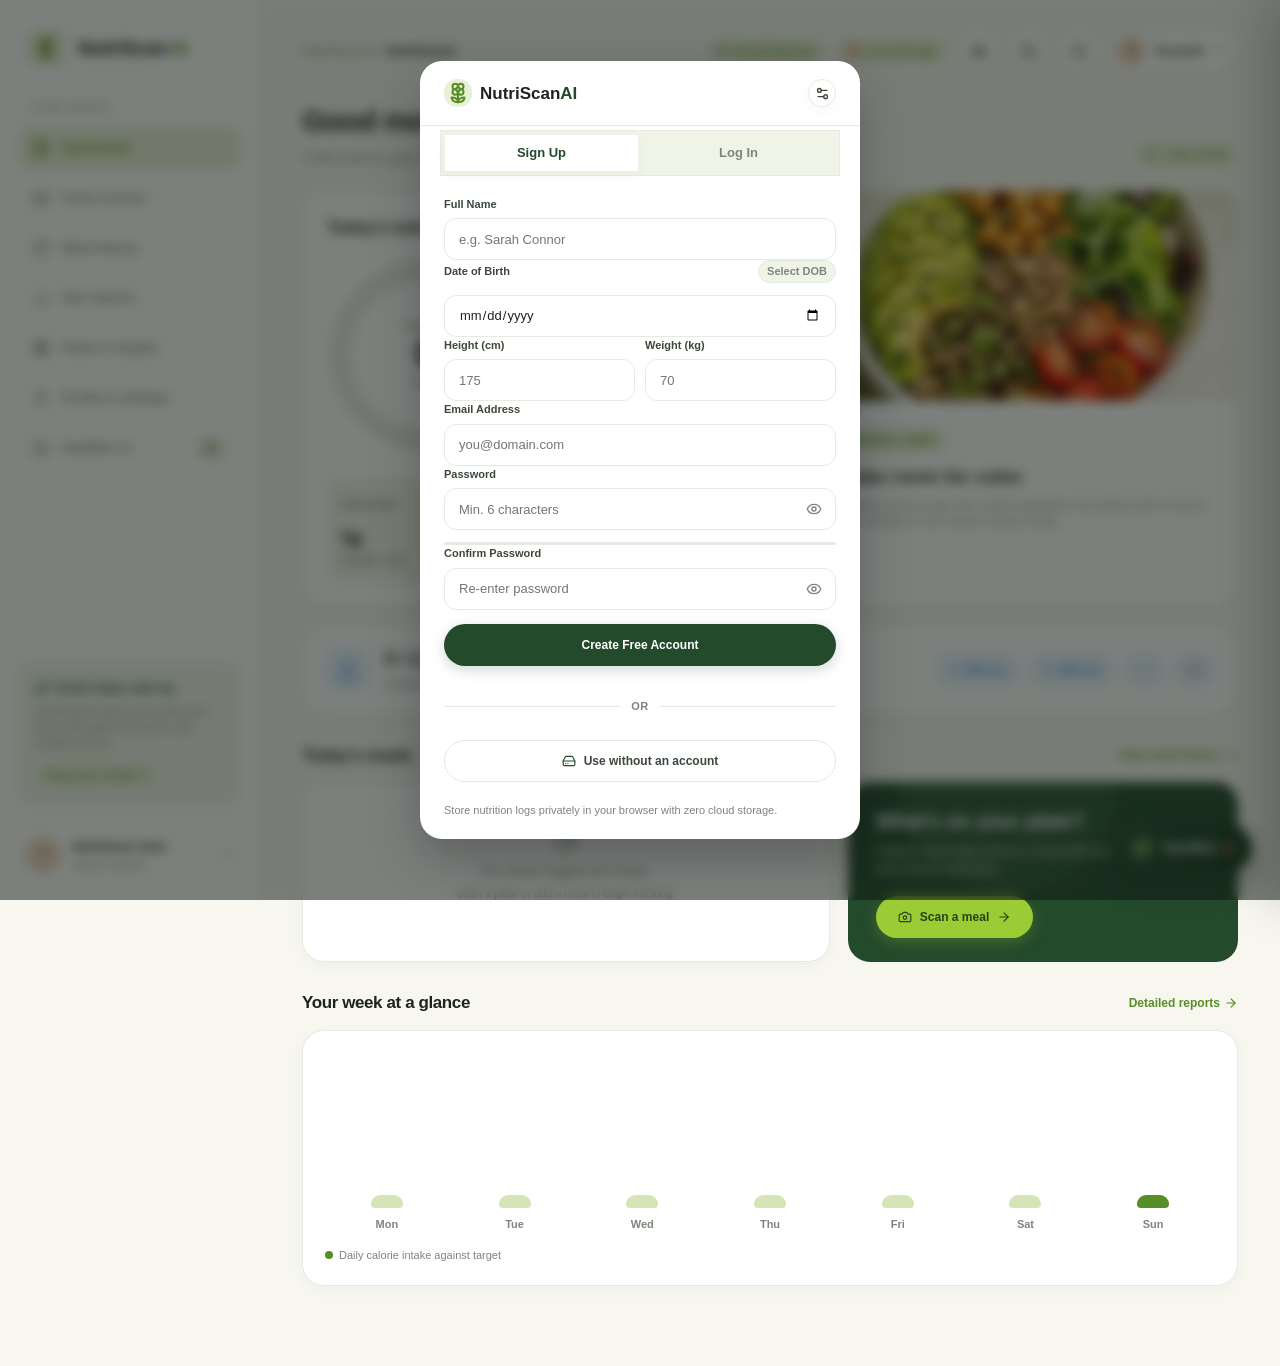
==== commit 58fcb70a: "feat(ui,agent): implement NutriBot Qwen3-VL:2B local agent, Command Palette (Ctrl+K), meal details e" ====
--- a/FrontEnd/index.html
+++ b/FrontEnd/index.html
@@ -51,6 +51,11 @@
                     <i data-lucide="user"></i>
                     <span>Profile & settings</span>
                 </div>
+                <div class="navitem" id="navitem-nutribot" title="Chat with NutriBot AI (Local Qwen3-VL)">
+                    <i data-lucide="bot"></i>
+                    <span>NutriBot AI</span>
+                    <span class="badge" style="font-size: 10px; margin-left: auto; background: var(--sage); color: var(--forest); font-weight: 700;">AI</span>
+                </div>
             </nav>
 
             <div class="sidebar-bottom">
@@ -90,11 +95,15 @@
                         <span id="backend-status-text">Backend Checking...</span>
                     </div>
 
+                    <button class="iconbtn" id="btn-topbar-nutribot" title="Chat with NutriBot AI (Local Qwen3-VL)">
+                        <i data-lucide="bot"></i>
+                    </button>
+
                     <button class="iconbtn" id="btn-theme-toggle" title="Toggle Light/Dark Theme">
                         <i data-lucide="moon" id="theme-toggle-icon"></i>
                     </button>
 
-                    <button class="iconbtn" id="btn-quick-search" title="Search meals">
+                    <button class="iconbtn" id="btn-quick-search" title="Command Palette & Search (Ctrl+K)">
                         <i data-lucide="search"></i>
                     </button>
 
@@ -768,6 +777,15 @@
                             <button class="btn btn-sm btn-outline" id="btn-retest-backend">Test Ping</button>
                         </div>
 
+                        <div class="settings-row" id="row-gemini-check">
+                            <div class="settings-icon" style="background: rgba(16, 185, 129, 0.12); color: #10b981;"><i data-lucide="sparkles"></i></div>
+                            <div class="setting-meta">
+                                <b>Gemini AI Key Router</b>
+                                <span id="profile-gemini-desc">Checking key pool...</span>
+                            </div>
+                            <button class="btn btn-sm btn-outline" id="btn-open-gemini-modal" onclick="window.nutriScanOpenGeminiModal()">Manage Keys</button>
+                        </div>
+
                         <div class="settings-row">
                             <div class="settings-icon"><i data-lucide="download"></i></div>
                             <div class="setting-meta">
@@ -966,6 +984,21 @@
                 <div class="modal-close" data-close-modal="modal-add-meal"><i data-lucide="x"></i></div>
             </div>
             <div class="modal-body">
+                <!-- 1-Click Quick Food Presets -->
+                <div style="margin-bottom: 14px;">
+                    <label class="form-label" style="font-size: 11px; margin-bottom: 6px; color: var(--forest); font-weight: 700;">
+                        <i data-lucide="zap" class="icon-xs"></i> Quick Presets (1-Click Fill)
+                    </label>
+                    <div style="display: flex; gap: 6px; overflow-x: auto; padding-bottom: 4px; scrollbar-width: none;">
+                        <button type="button" class="btn btn-sm btn-outline meal-preset-chip" data-name="Boiled Eggs (2 pcs)" data-type="Breakfast" data-cal="156" data-p="12" data-c="1" data-f="10">🥚 2 Eggs</button>
+                        <button type="button" class="btn btn-sm btn-outline meal-preset-chip" data-name="Steamed White Rice (1 cup)" data-type="Lunch" data-cal="205" data-p="4" data-c="45" data-f="0">🍚 Rice</button>
+                        <button type="button" class="btn btn-sm btn-outline meal-preset-chip" data-name="Oatmeal with Honey" data-type="Breakfast" data-cal="180" data-p="6" data-c="32" data-f="3">🥣 Oatmeal</button>
+                        <button type="button" class="btn btn-sm btn-outline meal-preset-chip" data-name="Whey Protein Shake" data-type="Snack" data-cal="130" data-p="25" data-c="3" data-f="2">🥤 Whey</button>
+                        <button type="button" class="btn btn-sm btn-outline meal-preset-chip" data-name="Banana (Medium)" data-type="Snack" data-cal="105" data-p="1" data-c="27" data-f="0">🍌 Banana</button>
+                        <button type="button" class="btn btn-sm btn-outline meal-preset-chip" data-name="Whole Wheat Roti (2 pcs)" data-type="Dinner" data-cal="220" data-p="7" data-c="44" data-f="1">🫓 2 Roti</button>
+                    </div>
+                </div>
+
                 <div class="form-group">
                     <label class="form-label" for="manual-meal-name">Meal Name</label>
                     <input type="text" id="manual-meal-name" class="form-input" placeholder="e.g. Avocado Toast with Egg">
@@ -1013,12 +1046,12 @@
     <div class="modal-overlay" id="modal-meal-details">
         <div class="modal">
             <div class="modal-header">
-                <h3 id="detail-modal-title">Meal Details</h3>
+                <h3 id="detail-meal-title">Meal Details</h3>
                 <div class="modal-close" data-close-modal="modal-meal-details"><i data-lucide="x"></i></div>
             </div>
             <div class="modal-body" style="padding-top: 14px;">
                 <img id="detail-meal-img" src="assets/nourish-bowl.png" style="width: 100%; height: 190px; object-fit: cover; border-radius: 14px;" alt="Meal photo">
-                <div style="display: flex; justify-content: space-between; align-items: center; margin-top: 8px;">
+                <div id="detail-view-header" style="display: flex; justify-content: space-between; align-items: center; margin-top: 8px;">
                     <div>
                         <h2 id="detail-meal-name" style="font-size: 19px; font-weight: 800; margin: 0 0 2px;">Meal Name</h2>
                         <span class="tiny" id="detail-meal-time">Breakfast · 9:30 AM · Today</span>
@@ -1026,7 +1059,51 @@
                     <div class="meal-kcal" style="font-size: 24px;" id="detail-meal-kcal">420<small>kcal</small></div>
                 </div>
 
-                <div class="nutrient-grid" style="margin-top: 8px;">
+                <!-- Editable form (hidden by default) -->
+                <div id="detail-edit-form" style="display: none; margin-top: 12px; background: var(--pale); padding: 14px; border-radius: 12px; border: 1px solid var(--line);">
+                    <div style="font-weight: 700; font-size: 13px; margin-bottom: 8px; color: var(--forest); display: flex; align-items: center; gap: 6px;">
+                        <i data-lucide="edit-3" class="icon-sm"></i> Edit Meal Details
+                    </div>
+                    <div class="form-group" style="margin-bottom: 8px;">
+                        <label class="form-label" for="edit-meal-name" style="font-size: 11px;">Meal Name</label>
+                        <input type="text" id="edit-meal-name" class="form-input" style="font-size: 13px; padding: 6px 10px;">
+                    </div>
+                    <div style="display: grid; grid-template-columns: 1fr 1fr; gap: 8px; margin-bottom: 8px;">
+                        <div class="form-group" style="margin: 0;">
+                            <label class="form-label" for="edit-meal-type" style="font-size: 11px;">Meal Type</label>
+                            <select id="edit-meal-type" class="form-input" style="font-size: 13px; padding: 6px 10px;">
+                                <option value="Breakfast">Breakfast</option>
+                                <option value="Lunch">Lunch</option>
+                                <option value="Dinner">Dinner</option>
+                                <option value="Snack">Snack</option>
+                            </select>
+                        </div>
+                        <div class="form-group" style="margin: 0;">
+                            <label class="form-label" for="edit-meal-calories" style="font-size: 11px;">Calories (kcal)</label>
+                            <input type="number" id="edit-meal-calories" class="form-input" style="font-size: 13px; padding: 6px 10px;">
+                        </div>
+                    </div>
+                    <div style="display: grid; grid-template-columns: 1fr 1fr 1fr; gap: 8px; margin-bottom: 12px;">
+                        <div class="form-group" style="margin: 0;">
+                            <label class="form-label" for="edit-meal-protein" style="font-size: 11px;">Protein (g)</label>
+                            <input type="number" id="edit-meal-protein" class="form-input" style="font-size: 13px; padding: 6px 10px;">
+                        </div>
+                        <div class="form-group" style="margin: 0;">
+                            <label class="form-label" for="edit-meal-carbs" style="font-size: 11px;">Carbs (g)</label>
+                            <input type="number" id="edit-meal-carbs" class="form-input" style="font-size: 13px; padding: 6px 10px;">
+                        </div>
+                        <div class="form-group" style="margin: 0;">
+                            <label class="form-label" for="edit-meal-fat" style="font-size: 11px;">Fat (g)</label>
+                            <input type="number" id="edit-meal-fat" class="form-input" style="font-size: 13px; padding: 6px 10px;">
+                        </div>
+                    </div>
+                    <div style="display: flex; justify-content: flex-end; gap: 8px;">
+                        <button type="button" class="btn btn-sm btn-outline" id="btn-cancel-edit-meal">Cancel</button>
+                        <button type="button" class="btn btn-sm btn-forest" id="btn-save-edit-meal">Save Changes</button>
+                    </div>
+                </div>
+
+                <div class="nutrient-grid" id="detail-nutrient-view" style="margin-top: 8px;">
                     <div class="nutrient">
                         <span>Protein</span>
                         <b id="detail-meal-p">24g</b>
@@ -1049,7 +1126,7 @@
                     </div>
                 </div>
 
-                <div style="margin-top: 8px;">
+                <div id="detail-components-wrap" style="margin-top: 8px;">
                     <b style="font-size: 12px; color: var(--ink-light);">Portions & Components</b>
                     <div class="table-responsive">
                         <table class="ingredient-table">
@@ -1066,11 +1143,21 @@
                     </div>
                 </div>
             </div>
-            <div class="modal-footer">
-                <button class="btn btn-outline" id="btn-detail-delete" style="color: #E24F43; border-color: #F6C8C4;">
-                    <i data-lucide="trash-2" class="icon-sm"></i> Delete Meal
-                </button>
-                <button class="btn" data-close-modal="modal-meal-details">Done</button>
+            <div class="modal-footer" style="display: flex; justify-content: space-between; align-items: center; gap: 8px; flex-wrap: wrap;">
+                <div style="display: flex; gap: 6px;">
+                    <button class="btn btn-outline" id="btn-detail-delete" style="color: #E24F43; border-color: #F6C8C4;" title="Delete this meal">
+                        <i data-lucide="trash-2" class="icon-sm"></i> Delete
+                    </button>
+                    <button class="btn btn-outline" id="btn-detail-clone" title="Log this meal again today">
+                        <i data-lucide="copy" class="icon-sm"></i> Log Again
+                    </button>
+                </div>
+                <div style="display: flex; gap: 6px;">
+                    <button class="btn btn-outline" id="btn-detail-edit" title="Edit meal details">
+                        <i data-lucide="edit-3" class="icon-sm"></i> Edit
+                    </button>
+                    <button class="btn" data-close-modal="modal-meal-details">Done</button>
+                </div>
             </div>
         </div>
     </div>
@@ -1409,6 +1496,260 @@
         </div>
     </div>
 
+    <!-- ============================================== -->
+    <!-- MODAL 11: GEMINI AI MULTI-KEY ROUTER CONFIG    -->
+    <!-- ============================================== -->
+    <div class="modal-overlay" id="modal-gemini-config">
+        <div class="modal" style="max-width: 520px;">
+            <div class="modal-header">
+                <div style="display: flex; align-items: center; gap: 8px;">
+                    <span class="brandmark" style="width: 28px; height: 28px; font-size: 14px; background: linear-gradient(135deg, #10b981, #06b6d4); color: white;"><i data-lucide="sparkles"></i></span>
+                    <div>
+                        <h3 style="font-size: 17px; font-weight: 800; margin: 0;">Gemini AI Key Router</h3>
+                        <div class="tiny" style="color: var(--muted);">Round-robin key pool with dynamic 429 failover</div>
+                    </div>
+                </div>
+                <div class="modal-close" data-close-modal="modal-gemini-config" title="Close"><i data-lucide="x"></i></div>
+            </div>
+            <div class="modal-body" style="padding-top: 14px;">
+                <p class="tiny" style="margin-bottom: 14px; line-height: 1.5; color: var(--muted);">
+                    Configure multiple Google Gemini API keys. Keys are encrypted with an AES-256 authenticated cipher and stored in Supabase PostgreSQL with automated round-robin rotation and HTTP 429 rate-limit failover.
+                </p>
+
+                <!-- Supabase Cloud Vault Badge -->
+                <div style="display: flex; align-items: center; justify-content: space-between; margin-bottom: 14px; padding: 10px 14px; background: rgba(16, 185, 129, 0.08); border: 1px solid rgba(16, 185, 129, 0.25); border-radius: 8px;">
+                    <div style="display: flex; align-items: center; gap: 8px;">
+                        <i data-lucide="shield-check" style="width: 18px; height: 18px; color: #10b981;"></i>
+                        <div>
+                            <div style="font-size: 13px; font-weight: 700; color: var(--ink);">Supabase Encrypted Vault</div>
+                            <div class="tiny" style="color: var(--muted);" id="gemini-vault-status-text">AES-256 authenticated cipher · Zero plaintext in DB</div>
+                        </div>
+                    </div>
+                    <button type="button" class="btn btn-sm btn-outline" id="btn-gemini-sync-supabase" onclick="window.handleSyncSupabaseKeys()" title="Sync encrypted keys from Supabase Vault" style="font-size: 11px; padding: 4px 8px; display: inline-flex; align-items: center; gap: 4px;">
+                        <i data-lucide="cloud-download" class="icon-sm"></i> Sync Cloud
+                    </button>
+                </div>
+
+                <!-- Active Keys List -->
+                <div style="margin-bottom: 16px;">
+                    <div style="display: flex; justify-content: space-between; align-items: center; margin-bottom: 6px;">
+                        <label class="form-label" style="margin: 0; font-weight: 700;">Configured Keys in Pool</label>
+                        <span id="gemini-pool-counter" class="badge" style="font-size: 11px;">0 Keys</span>
+                    </div>
+                    <div id="gemini-keys-list" style="background: var(--surface-light, rgba(0,0,0,0.03)); border: 1px solid var(--border-color); border-radius: 8px; padding: 8px; max-height: 140px; overflow-y: auto; display: flex; flex-direction: column; gap: 6px;">
+                        <div class="tiny" style="color: var(--muted); text-align: center; padding: 12px 0;">Loading keys...</div>
+                    </div>
+                </div>
+
+                <!-- Add Keys Input -->
+                <div class="form-group" style="margin-bottom: 12px;">
+                    <label class="form-label" for="cfg-gemini-new-key">Add API Key(s)</label>
+                    <textarea id="cfg-gemini-new-key" class="form-input" rows="2" placeholder="Paste one or more Gemini API keys (comma or newline separated, starting with AIzaSy...)" style="font-family: monospace; font-size: 12px; resize: vertical;"></textarea>
+                    <div class="tiny" style="color: var(--muted); margin-top: 4px;">Get free API keys at <a href="https://aistudio.google.com/app/apikey" target="_blank" rel="noopener" style="color: var(--primary);">Google AI Studio</a>. Keys are never logged in plain text.</div>
+                </div>
+
+                <!-- Model Selection -->
+                <div class="form-group" style="margin-bottom: 16px;">
+                    <label class="form-label" for="cfg-gemini-model">Gemini Model</label>
+                    <select id="cfg-gemini-model" class="form-input" style="font-size: 13px;" onchange="window.handleChangeGeminiModel()">
+                        <option value="gemini-2.5-flash" selected>Gemini 2.5 Flash (Recommended: fastest, multimodal JSON)</option>
+                        <option value="gemini-1.5-flash">Gemini 1.5 Flash (Lightweight & high throughput)</option>
+                        <option value="gemini-2.5-pro">Gemini 2.5 Pro (Deep reasoning for complex meals)</option>
+                    </select>
+                </div>
+
+                <!-- Test / Save Actions -->
+                <div style="display: flex; gap: 8px; flex-wrap: wrap;">
+                    <button type="button" class="btn btn-sm btn-outline" id="btn-gemini-test" onclick="window.handleTestGeminiKeys()" style="display: flex; align-items: center; gap: 6px;">
+                        <i data-lucide="zap" class="icon-sm"></i> Test Key Pool
+                    </button>
+                    <button type="button" class="btn btn-sm btn-outline" id="btn-gemini-refresh" onclick="window.loadGeminiKeysStatus()" title="Refresh status">
+                        <i data-lucide="refresh-cw" class="icon-sm"></i>
+                    </button>
+                    <button type="button" class="btn btn-sm btn-forest" id="btn-gemini-save" onclick="window.handleSaveGeminiKeys()" style="flex: 1; min-width: 120px;">
+                        Add Keys to Pool
+                    </button>
+                </div>
+
+                <div id="gemini-test-feedback" class="tiny" style="margin-top: 10px; min-height: 18px; display: none;"></div>
+            </div>
+        </div>
+    </div>
+
+    <!-- ============================================== -->
+    <!-- MODAL 12: 3D DEPTH & ELEVATION MAP PREVIEW    -->
+    <!-- ============================================== -->
+    <div class="modal-overlay" id="modal-depth-map">
+        <div class="modal" style="max-width: 580px;">
+            <div class="modal-header">
+                <div style="display: flex; align-items: center; gap: 8px;">
+                    <span class="brandmark" style="width: 28px; height: 28px; font-size: 14px; background: linear-gradient(135deg, #0284c7, #8b5cf6); color: white;"><i data-lucide="layers"></i></span>
+                    <div>
+                        <h3 style="font-size: 17px; font-weight: 800; margin: 0;">3D Depth & Elevation Map</h3>
+                        <span class="tiny" style="color: var(--muted);" id="depth-modal-subtitle">Calibrated plate metrology & height field</span>
+                    </div>
+                </div>
+                <div class="modal-close" data-close-modal="modal-depth-map" title="Close"><i data-lucide="x"></i></div>
+            </div>
+            <div class="modal-body" style="padding: 16px; text-align: center;">
+                <div style="border-radius: 12px; overflow: hidden; border: 1px solid var(--border); background: #0b0f19; margin-bottom: 12px;">
+                    <img id="depth-modal-img" src="" alt="3D Depth Map" style="max-width: 100%; height: auto; display: block; margin: 0 auto;">
+                </div>
+                <div id="depth-modal-details" style="font-size: 12px; line-height: 1.6; text-align: left; color: var(--muted); background: var(--pale); padding: 12px; border-radius: 8px;">
+                </div>
+            </div>
+            <div class="modal-footer" style="display: flex; justify-content: flex-end;">
+                <button type="button" class="btn btn-sm btn-outline" data-close-modal="modal-depth-map">Close</button>
+            </div>
+        </div>
+    </div>
+
+    <!-- ============================================== -->
+    <!-- MODAL 13: COMMAND PALETTE (Ctrl+K)            -->
+    <!-- ============================================== -->
+    <div class="modal-overlay" id="modal-command-palette">
+        <div class="cmd-palette-box">
+            <div class="cmd-palette-search-wrap">
+                <i data-lucide="search" class="cmd-palette-search-icon"></i>
+                <input type="text" id="cmd-palette-input" class="cmd-palette-input" placeholder="Type a command, search meals, or jump to view..." autocomplete="off">
+                <span class="cmd-palette-esc-badge" data-close-modal="modal-command-palette">ESC</span>
+            </div>
+            <div class="cmd-palette-results" id="cmd-palette-results">
+                <!-- Dynamically populated commands & recent meals -->
+            </div>
+            <div class="cmd-palette-footer">
+                <span><kbd class="key-hint">↑</kbd> <kbd class="key-hint">↓</kbd> to navigate</span>
+                <span><kbd class="key-hint">↵</kbd> to select</span>
+                <span><kbd class="key-hint">esc</kbd> to close</span>
+            </div>
+        </div>
+    </div>
+
+    <!-- ============================================== -->
+    <!-- MODAL 14: EXPORT DIET DATA CHOICES            -->
+    <!-- ============================================== -->
+    <div class="modal-overlay" id="modal-export-report">
+        <div class="modal" style="max-width: 480px;">
+            <div class="modal-header">
+                <div style="display: flex; align-items: center; gap: 8px;">
+                    <span class="brandmark" style="width: 28px; height: 28px; font-size: 14px; background: var(--sage); color: var(--forest);"><i data-lucide="download"></i></span>
+                    <h3 style="font-size: 17px; font-weight: 800; margin: 0;">Export Diet Data</h3>
+                </div>
+                <div class="modal-close" data-close-modal="modal-export-report"><i data-lucide="x"></i></div>
+            </div>
+            <div class="modal-body" style="padding: 16px;">
+                <p class="tiny" style="color: var(--muted); margin-bottom: 14px;">Choose your preferred export format for meals, calories, macro breakdowns, and goals:</p>
+                <div class="export-options-grid">
+                    <div class="export-card" id="btn-export-csv-action">
+                        <div class="export-card-icon" style="background: rgba(87, 142, 37, 0.12); color: var(--forest);"><i data-lucide="table"></i></div>
+                        <div class="export-card-info">
+                            <b>CSV Spreadsheet (.csv)</b>
+                            <span class="tiny">Tabular meal logs for Microsoft Excel, Google Sheets, or Apple Numbers</span>
+                        </div>
+                        <i data-lucide="chevron-right" class="icon-sm" style="color: var(--muted);"></i>
+                    </div>
+                    <div class="export-card" id="btn-export-json-action">
+                        <div class="export-card-icon" style="background: rgba(74, 144, 226, 0.12); color: var(--water-color);"><i data-lucide="file-code"></i></div>
+                        <div class="export-card-info">
+                            <b>Full JSON Backup (.json)</b>
+                            <span class="tiny">Raw complete data backup including portion weights, goals, and profile</span>
+                        </div>
+                        <i data-lucide="chevron-right" class="icon-sm" style="color: var(--muted);"></i>
+                    </div>
+                    <div class="export-card" id="btn-export-print-action">
+                        <div class="export-card-icon" style="background: rgba(235, 203, 115, 0.2); color: #B38600;"><i data-lucide="printer"></i></div>
+                        <div class="export-card-info">
+                            <b>Print / PDF Nutrition Summary</b>
+                            <span class="tiny">Clean, presentation-ready printout for your doctor, dietitian, or coach</span>
+                        </div>
+                        <i data-lucide="chevron-right" class="icon-sm" style="color: var(--muted);"></i>
+                    </div>
+                </div>
+            </div>
+            <div class="modal-footer" style="display: flex; justify-content: flex-end;">
+                <button type="button" class="btn btn-outline" data-close-modal="modal-export-report">Cancel</button>
+            </div>
+        </div>
+    </div>
+
+    <!-- ============================================== -->
+    <!-- NUTRIBOT AI AGENTIC DRAWER & FLOATING LAUNCHER -->
+    <!-- ============================================== -->
+    <div class="nutribot-backdrop" id="nutribot-backdrop"></div>
+    <aside class="nutribot-drawer" id="nutribot-drawer" aria-label="NutriBot AI Assistant">
+        <div class="nutribot-header">
+            <div class="nutribot-title-wrap">
+                <div class="nutribot-avatar-icon">
+                    <i data-lucide="bot"></i>
+                </div>
+                <div>
+                    <div class="nutribot-title-row">
+                        <h3 class="nutribot-title">NutriBot AI</h3>
+                        <span class="nutribot-model-badge" id="nutribot-model-badge">
+                            <span class="nutribot-status-dot" id="nutribot-status-dot"></span>
+                            <span id="nutribot-model-name">qwen3-vl:2b</span>
+                        </span>
+                    </div>
+                    <div class="nutribot-subtitle">Autonomous Nutrition & Diary Assistant</div>
+                </div>
+            </div>
+            <div class="nutribot-header-actions">
+                <button type="button" class="iconbtn-sm" id="btn-nutribot-clear" title="Clear Chat History">
+                    <i data-lucide="trash-2"></i>
+                </button>
+                <button type="button" class="iconbtn-sm" id="btn-nutribot-close" title="Close NutriBot">
+                    <i data-lucide="x"></i>
+                </button>
+            </div>
+        </div>
+
+        <!-- Realtime Live Context Bar -->
+        <div class="nutribot-context-bar" id="nutribot-context-bar">
+            <div class="nutribot-context-item" id="nb-ctx-kcal" title="Remaining Daily Calorie Budget">
+                <i data-lucide="flame" class="icon-xs"></i>
+                <span id="nb-ctx-kcal-val">-- kcal left</span>
+            </div>
+            <div class="nutribot-context-item" id="nb-ctx-protein" title="Remaining Protein Target">
+                <i data-lucide="activity" class="icon-xs"></i>
+                <span id="nb-ctx-protein-val">--g protein</span>
+            </div>
+            <div class="nutribot-context-item" id="nb-ctx-water" title="Water Logged Today">
+                <i data-lucide="droplet" class="icon-xs"></i>
+                <span id="nb-ctx-water-val">--L water</span>
+            </div>
+        </div>
+
+        <!-- Chat Conversation Stream -->
+        <div class="nutribot-messages" id="nutribot-messages">
+            <!-- Dynamic message bubbles & action cards inserted here -->
+        </div>
+
+        <!-- Quick Prompt Chips -->
+        <div class="nutribot-chips-bar" id="nutribot-chips-bar">
+            <button type="button" class="nutribot-chip" data-prompt="What should I eat for dinner with my remaining calories?">🍽️ Dinner suggestion</button>
+            <button type="button" class="nutribot-chip" data-prompt="Log 250ml water for me">💧 Log 250ml water</button>
+            <button type="button" class="nutribot-chip" data-prompt="How are my macros looking today?">📊 Check macros</button>
+            <button type="button" class="nutribot-chip" data-prompt="Update my daily calorie goal to 2100 kcal">🎯 Set 2,100 kcal</button>
+        </div>
+
+        <!-- Input Form -->
+        <form class="nutribot-input-form" id="nutribot-input-form">
+            <textarea id="nutribot-input" class="nutribot-textarea" rows="1" placeholder="Ask NutriBot or command (e.g. 'Log 300ml water')..."></textarea>
+            <button type="submit" class="nutribot-send-btn" id="btn-nutribot-send" title="Send (Enter)">
+                <i data-lucide="send"></i>
+            </button>
+        </form>
+    </aside>
+
+    <!-- Floating Toggle Button -->
+    <button class="nutribot-float-btn" id="btn-nutribot-toggle" title="Chat with NutriBot AI">
+        <div class="nutribot-float-icon">
+            <i data-lucide="sparkles"></i>
+        </div>
+        <span class="nutribot-float-label">NutriBot</span>
+        <span class="nutribot-float-indicator" id="nutribot-float-indicator"></span>
+    </button>
+
     <!-- TOAST NOTIFICATION CONTAINER -->
     <div class="toast-container" id="toast-container"></div>
 
--- a/FrontEnd/style.css
+++ b/FrontEnd/style.css
@@ -3544,4 +3544,840 @@
     color: #ffffff;
 }
 
+/* ============================================================= */
+/* NUTRIBOT AGENTIC AI ASSISTANT (QWEN3-VL:2B)                   */
+/* ============================================================= */
+
+/* Floating Launcher Button */
+.nutribot-float-btn {
+    position: fixed;
+    bottom: 28px;
+    right: 28px;
+    z-index: 99;
+    display: inline-flex;
+    align-items: center;
+    gap: 9px;
+    padding: 10px 18px 10px 14px;
+    border-radius: var(--radius-pill);
+    background: linear-gradient(135deg, var(--forest) 0%, #17381d 100%);
+    color: #FFFFFF;
+    border: 1px solid rgba(255, 255, 255, 0.15);
+    box-shadow: 0 10px 28px rgba(22, 44, 27, 0.35), 0 2px 8px rgba(0, 0, 0, 0.12);
+    cursor: pointer;
+    font-family: inherit;
+    font-size: 13px;
+    font-weight: 700;
+    transition: transform 0.2s cubic-bezier(0.16, 1, 0.3, 1), box-shadow 0.2s ease, background 0.2s ease;
+}
+
+.nutribot-float-btn:hover {
+    transform: translateY(-2px) scale(1.02);
+    box-shadow: 0 14px 34px rgba(22, 44, 27, 0.45), 0 4px 12px rgba(0, 0, 0, 0.18);
+    background: linear-gradient(135deg, #1c3d23 0%, #122c17 100%);
+}
+
+.nutribot-float-btn:active {
+    transform: translateY(1px) scale(0.98);
+}
+
+.nutribot-float-icon {
+    width: 26px;
+    height: 26px;
+    border-radius: 50%;
+    background: rgba(255, 255, 255, 0.16);
+    display: flex;
+    align-items: center;
+    justify-content: center;
+    color: var(--lime);
+}
+
+.nutribot-float-icon svg {
+    width: 15px;
+    height: 15px;
+}
+
+.nutribot-float-indicator {
+    width: 8px;
+    height: 8px;
+    border-radius: 50%;
+    background: #10B981;
+    box-shadow: 0 0 0 2px rgba(16, 185, 129, 0.35);
+    animation: nutribotPulse 2s infinite ease-in-out;
+}
+
+@keyframes nutribotPulse {
+    0%, 100% { transform: scale(1); opacity: 1; box-shadow: 0 0 0 2px rgba(16, 185, 129, 0.4); }
+    50% { transform: scale(1.2); opacity: 0.85; box-shadow: 0 0 0 5px rgba(16, 185, 129, 0); }
+}
+
+/* Backdrop Overlay */
+.nutribot-backdrop {
+    position: fixed;
+    inset: 0;
+    background: rgba(18, 24, 19, 0.45);
+    backdrop-filter: blur(4px);
+    z-index: 100;
+    opacity: 0;
+    pointer-events: none;
+    transition: opacity 0.25s ease;
+}
+
+.nutribot-backdrop.open {
+    opacity: 1;
+    pointer-events: auto;
+}
+
+/* Slide-out Drawer */
+.nutribot-drawer {
+    position: fixed;
+    top: 0;
+    right: 0;
+    bottom: 0;
+    width: 440px;
+    max-width: 100vw;
+    background: var(--paper-card);
+    border-left: 1px solid var(--line);
+    box-shadow: -14px 0 45px rgba(0, 0, 0, 0.18);
+    z-index: 101;
+    display: flex;
+    flex-direction: column;
+    transform: translateX(100%);
+    transition: transform 0.3s cubic-bezier(0.16, 1, 0.3, 1);
+}
+
+.nutribot-drawer.open {
+    transform: translateX(0);
+}
+
+/* Header */
+.nutribot-header {
+    padding: 16px 20px;
+    border-bottom: 1px solid var(--line);
+    display: flex;
+    align-items: center;
+    justify-content: space-between;
+    gap: 12px;
+    background: var(--white);
+    flex-shrink: 0;
+}
+
+.nutribot-title-wrap {
+    display: flex;
+    align-items: center;
+    gap: 10px;
+    min-width: 0;
+}
+
+.nutribot-avatar-icon {
+    width: 38px;
+    height: 38px;
+    border-radius: 12px;
+    background: linear-gradient(135deg, var(--forest) 0%, #1e4624 100%);
+    color: var(--lime);
+    display: flex;
+    align-items: center;
+    justify-content: center;
+    flex-shrink: 0;
+}
+
+.nutribot-avatar-icon svg {
+    width: 20px;
+    height: 20px;
+}
+
+.nutribot-title-row {
+    display: flex;
+    align-items: center;
+    gap: 8px;
+}
+
+.nutribot-title {
+    font-size: 16px;
+    font-weight: 800;
+    margin: 0;
+    color: var(--ink);
+    letter-spacing: -0.2px;
+}
+
+.nutribot-model-badge {
+    display: inline-flex;
+    align-items: center;
+    gap: 5px;
+    padding: 2px 7px;
+    border-radius: var(--radius-pill);
+    background: var(--pale);
+    color: var(--forest);
+    font-size: 10px;
+    font-weight: 700;
+    border: 1px solid var(--line);
+}
+
+.nutribot-status-dot {
+    width: 6px;
+    height: 6px;
+    border-radius: 50%;
+    background: #10B981;
+}
+
+.nutribot-status-dot.offline {
+    background: #EF4444;
+}
+
+.nutribot-subtitle {
+    font-size: 11px;
+    color: var(--muted);
+    white-space: nowrap;
+    overflow: hidden;
+    text-overflow: ellipsis;
+}
+
+.nutribot-header-actions {
+    display: flex;
+    align-items: center;
+    gap: 6px;
+    flex-shrink: 0;
+}
+
+.iconbtn-sm {
+    width: 32px;
+    height: 32px;
+    border-radius: 8px;
+    background: transparent;
+    border: 1px solid transparent;
+    color: var(--muted);
+    display: flex;
+    align-items: center;
+    justify-content: center;
+    cursor: pointer;
+    transition: all 0.15s ease;
+}
+
+.iconbtn-sm:hover {
+    background: var(--pale);
+    border-color: var(--line);
+    color: var(--ink);
+}
+
+.iconbtn-sm svg {
+    width: 16px;
+    height: 16px;
+}
+
+/* Context Bar */
+.nutribot-context-bar {
+    padding: 8px 16px;
+    background: var(--pale);
+    border-bottom: 1px solid var(--line);
+    display: flex;
+    align-items: center;
+    gap: 8px;
+    overflow-x: auto;
+    flex-shrink: 0;
+    scrollbar-width: none;
+}
+
+.nutribot-context-bar::-webkit-scrollbar {
+    display: none;
+}
+
+.nutribot-context-item {
+    display: inline-flex;
+    align-items: center;
+    gap: 5px;
+    padding: 3px 8px;
+    border-radius: var(--radius-pill);
+    background: var(--white);
+    border: 1px solid var(--line);
+    font-size: 11px;
+    font-weight: 600;
+    color: var(--ink-light);
+    white-space: nowrap;
+    flex-shrink: 0;
+}
+
+.nutribot-context-item svg {
+    width: 12px;
+    height: 12px;
+    color: var(--forest);
+}
+
+/* Message Feed */
+.nutribot-messages {
+    flex: 1;
+    overflow-y: auto;
+    padding: 18px 16px;
+    display: flex;
+    flex-direction: column;
+    gap: 14px;
+    background: var(--paper);
+}
+
+.nutribot-bubble-wrap {
+    display: flex;
+    flex-direction: column;
+    gap: 4px;
+    max-width: 86%;
+}
+
+.nutribot-bubble-wrap.user {
+    align-self: flex-end;
+}
+
+.nutribot-bubble-wrap.bot {
+    align-self: flex-start;
+}
+
+.nutribot-bubble {
+    padding: 12px 16px;
+    font-size: 13px;
+    line-height: 1.55;
+    word-break: break-word;
+}
+
+.nutribot-bubble-wrap.user .nutribot-bubble {
+    background: var(--forest);
+    color: #FFFFFF;
+    border-radius: 16px 16px 4px 16px;
+    box-shadow: 0 4px 12px rgba(36, 74, 44, 0.18);
+}
+
+.nutribot-bubble-wrap.bot .nutribot-bubble {
+    background: var(--white);
+    color: var(--ink);
+    border: 1px solid var(--line);
+    border-radius: 16px 16px 16px 4px;
+    box-shadow: var(--shadow-sm);
+}
+
+.nutribot-bubble p {
+    margin: 0 0 6px 0;
+}
+
+.nutribot-bubble p:last-child {
+    margin-bottom: 0;
+}
+
+.nutribot-bubble ul, .nutribot-bubble ol {
+    margin: 4px 0 6px 18px;
+    padding: 0;
+}
+
+.nutribot-bubble li {
+    margin-bottom: 3px;
+}
+
+.nutribot-bubble strong {
+    font-weight: 700;
+    color: inherit;
+}
+
+.nutribot-bubble code {
+    background: rgba(0, 0, 0, 0.06);
+    padding: 2px 5px;
+    border-radius: 4px;
+    font-size: 12px;
+    font-family: monospace;
+}
+
+.nutribot-time {
+    font-size: 10px;
+    color: var(--muted);
+    padding: 0 4px;
+}
+
+.nutribot-bubble-wrap.user .nutribot-time {
+    text-align: right;
+}
+
+/* Action Confirmation Card with Undo */
+.nutribot-action-card {
+    background: var(--white);
+    border: 1px solid var(--line);
+    border-left: 3px solid var(--forest);
+    border-radius: 10px;
+    padding: 10px 12px;
+    display: flex;
+    align-items: center;
+    justify-content: space-between;
+    gap: 10px;
+    box-shadow: var(--shadow-sm);
+    animation: fadeInSlide 0.25s ease-out;
+}
+
+@keyframes fadeInSlide {
+    from { opacity: 0; transform: translateY(6px); }
+    to { opacity: 1; transform: translateY(0); }
+}
+
+.nutribot-action-content {
+    display: flex;
+    align-items: center;
+    gap: 8px;
+    font-size: 12px;
+    color: var(--ink);
+    min-width: 0;
+}
+
+.nutribot-action-icon {
+    width: 26px;
+    height: 26px;
+    border-radius: 8px;
+    background: var(--pale);
+    color: var(--forest);
+    display: flex;
+    align-items: center;
+    justify-content: center;
+    flex-shrink: 0;
+}
+
+.nutribot-action-icon svg {
+    width: 14px;
+    height: 14px;
+}
+
+.nutribot-action-text {
+    font-weight: 600;
+    line-height: 1.3;
+}
+
+.nutribot-action-sub {
+    font-size: 11px;
+    color: var(--muted);
+}
+
+.nutribot-undo-btn {
+    background: transparent;
+    border: 1px solid var(--line);
+    color: var(--forest);
+    padding: 4px 9px;
+    border-radius: 6px;
+    font-size: 11px;
+    font-weight: 700;
+    cursor: pointer;
+    flex-shrink: 0;
+    transition: all 0.15s ease;
+}
+
+.nutribot-undo-btn:hover {
+    background: var(--pale);
+    border-color: var(--forest);
+}
+
+.nutribot-undo-btn.undone {
+    color: var(--muted);
+    border-color: transparent;
+    cursor: default;
+    background: transparent;
+    text-decoration: line-through;
+}
+
+/* Typing Indicator */
+.nutribot-typing {
+    display: inline-flex;
+    align-items: center;
+    gap: 4px;
+    padding: 12px 18px;
+    background: var(--white);
+    border: 1px solid var(--line);
+    border-radius: 16px 16px 16px 4px;
+    width: fit-content;
+}
+
+.nutribot-typing-dot {
+    width: 6px;
+    height: 6px;
+    border-radius: 50%;
+    background: var(--muted-light);
+    animation: typingBounce 1.4s infinite ease-in-out;
+}
+
+.nutribot-typing-dot:nth-child(1) { animation-delay: 0s; }
+.nutribot-typing-dot:nth-child(2) { animation-delay: 0.2s; }
+.nutribot-typing-dot:nth-child(3) { animation-delay: 0.4s; }
+
+@keyframes typingBounce {
+    0%, 80%, 100% { transform: translateY(0); opacity: 0.4; }
+    40% { transform: translateY(-5px); opacity: 1; }
+}
+
+/* Quick Prompt Chips */
+.nutribot-chips-bar {
+    padding: 8px 16px;
+    background: var(--white);
+    border-top: 1px solid var(--line);
+    display: flex;
+    align-items: center;
+    gap: 6px;
+    overflow-x: auto;
+    flex-shrink: 0;
+    scrollbar-width: none;
+}
+
+.nutribot-chips-bar::-webkit-scrollbar {
+    display: none;
+}
+
+.nutribot-chip {
+    padding: 5px 12px;
+    border-radius: var(--radius-pill);
+    background: var(--pale);
+    border: 1px solid var(--line);
+    color: var(--ink-light);
+    font-size: 11px;
+    font-weight: 600;
+    cursor: pointer;
+    white-space: nowrap;
+    flex-shrink: 0;
+    transition: all 0.15s ease;
+}
+
+.nutribot-chip:hover {
+    background: var(--sage);
+    border-color: var(--lime);
+    color: var(--forest);
+    transform: translateY(-1px);
+}
+
+/* Input Form */
+.nutribot-input-form {
+    padding: 12px 16px;
+    background: var(--white);
+    border-top: 1px solid var(--line);
+    display: flex;
+    align-items: flex-end;
+    gap: 8px;
+    flex-shrink: 0;
+}
+
+.nutribot-textarea {
+    flex: 1;
+    min-height: 40px;
+    max-height: 120px;
+    padding: 10px 14px;
+    border: 1px solid var(--line);
+    border-radius: 12px;
+    background: var(--paper);
+    color: var(--ink);
+    font-family: inherit;
+    font-size: 13px;
+    line-height: 1.4;
+    resize: none;
+    outline: none;
+    transition: border-color 0.15s ease, box-shadow 0.15s ease;
+}
+
+.nutribot-textarea:focus {
+    border-color: var(--forest);
+    box-shadow: 0 0 0 2px rgba(36, 74, 44, 0.12);
+}
+
+.nutribot-send-btn {
+    width: 40px;
+    height: 40px;
+    border-radius: 12px;
+    background: var(--forest);
+    color: #FFFFFF;
+    border: none;
+    display: flex;
+    align-items: center;
+    justify-content: center;
+    cursor: pointer;
+    flex-shrink: 0;
+    transition: background 0.15s ease, transform 0.15s ease;
+}
+
+.nutribot-send-btn:hover {
+    background: var(--forest-light);
+    transform: scale(1.04);
+}
+
+.nutribot-send-btn:active {
+    transform: scale(0.96);
+}
+
+.nutribot-send-btn:disabled {
+    background: var(--muted-light);
+    cursor: not-allowed;
+    transform: none;
+}
+
+.nutribot-send-btn svg {
+    width: 17px;
+    height: 17px;
+}
+
+/* ============================================================= */
+/* COMMAND PALETTE MODAL (Ctrl+K)                                */
+/* ============================================================= */
+
+.cmd-palette-box {
+    background: var(--white);
+    border-radius: 16px;
+    width: 100%;
+    max-width: 580px;
+    box-shadow: 0 25px 60px rgba(0, 0, 0, 0.28);
+    overflow: hidden;
+    display: flex;
+    flex-direction: column;
+    border: 1px solid var(--line);
+    transform: translateY(12px) scale(0.98);
+    transition: transform 0.2s cubic-bezier(0.16, 1, 0.3, 1);
+}
+
+.modal-overlay.open .cmd-palette-box {
+    transform: translateY(0) scale(1);
+}
+
+.cmd-palette-search-wrap {
+    padding: 16px 20px;
+    display: flex;
+    align-items: center;
+    gap: 12px;
+    border-bottom: 1px solid var(--line);
+    background: var(--white);
+}
+
+.cmd-palette-search-icon {
+    width: 20px;
+    height: 20px;
+    color: var(--muted);
+    flex-shrink: 0;
+}
+
+.cmd-palette-input {
+    flex: 1;
+    border: none;
+    background: transparent;
+    font-size: 15px;
+    color: var(--ink);
+    outline: none;
+    font-family: inherit;
+    font-weight: 500;
+}
+
+.cmd-palette-input::placeholder {
+    color: var(--muted-light);
+}
+
+.cmd-palette-esc-badge {
+    padding: 3px 7px;
+    border-radius: 6px;
+    background: var(--pale);
+    color: var(--muted);
+    font-size: 10px;
+    font-weight: 700;
+    border: 1px solid var(--line);
+    cursor: pointer;
+}
+
+.cmd-palette-results {
+    max-height: 380px;
+    overflow-y: auto;
+    padding: 10px;
+    display: flex;
+    flex-direction: column;
+    gap: 4px;
+}
+
+.cmd-group-title {
+    font-size: 10px;
+    font-weight: 800;
+    text-transform: uppercase;
+    letter-spacing: 0.8px;
+    color: var(--muted);
+    padding: 8px 12px 4px;
+}
+
+.cmd-item {
+    display: flex;
+    align-items: center;
+    justify-content: space-between;
+    gap: 12px;
+    padding: 10px 14px;
+    border-radius: 10px;
+    cursor: pointer;
+    transition: background 0.12s ease;
+    user-select: none;
+}
+
+.cmd-item:hover, .cmd-item.selected {
+    background: var(--pale);
+}
+
+.cmd-item-left {
+    display: flex;
+    align-items: center;
+    gap: 10px;
+    min-width: 0;
+}
+
+.cmd-item-icon {
+    width: 28px;
+    height: 28px;
+    border-radius: 8px;
+    background: var(--surface-light, rgba(0, 0, 0, 0.04));
+    display: flex;
+    align-items: center;
+    justify-content: center;
+    color: var(--forest);
+    flex-shrink: 0;
+}
+
+.cmd-item-icon svg {
+    width: 15px;
+    height: 15px;
+}
+
+.cmd-item-text {
+    font-size: 13px;
+    font-weight: 600;
+    color: var(--ink);
+    white-space: nowrap;
+    overflow: hidden;
+    text-overflow: ellipsis;
+}
+
+.cmd-item-sub {
+    font-size: 11px;
+    color: var(--muted);
+}
+
+.cmd-item-badge {
+    font-size: 11px;
+    color: var(--muted);
+    font-weight: 500;
+    flex-shrink: 0;
+}
+
+.cmd-palette-footer {
+    padding: 10px 18px;
+    background: var(--paper);
+    border-top: 1px solid var(--line);
+    display: flex;
+    align-items: center;
+    gap: 16px;
+    font-size: 11px;
+    color: var(--muted);
+}
+
+.key-hint {
+    padding: 2px 5px;
+    border-radius: 4px;
+    background: var(--white);
+    border: 1px solid var(--line);
+    font-size: 10px;
+    font-family: inherit;
+    font-weight: 700;
+}
+
+/* ============================================================= */
+/* EXPORT DIET DATA CARDS                                       */
+/* ============================================================= */
+
+.export-options-grid {
+    display: flex;
+    flex-direction: column;
+    gap: 10px;
+}
+
+.export-card {
+    display: flex;
+    align-items: center;
+    gap: 14px;
+    padding: 14px 16px;
+    border-radius: 12px;
+    background: var(--paper);
+    border: 1px solid var(--line);
+    cursor: pointer;
+    transition: all 0.15s ease;
+}
+
+.export-card:hover {
+    background: var(--pale);
+    border-color: var(--forest);
+    transform: translateY(-1px);
+    box-shadow: var(--shadow-sm);
+}
+
+.export-card-icon {
+    width: 38px;
+    height: 38px;
+    border-radius: 10px;
+    display: flex;
+    align-items: center;
+    justify-content: center;
+    flex-shrink: 0;
+}
+
+.export-card-icon svg {
+    width: 19px;
+    height: 19px;
+}
+
+.export-card-info {
+    flex: 1;
+    min-width: 0;
+}
+
+.export-card-info b {
+    display: block;
+    font-size: 13px;
+    color: var(--ink);
+    margin-bottom: 2px;
+}
+
+.export-card-info span {
+    display: block;
+    font-size: 11px;
+    color: var(--muted);
+    line-height: 1.35;
+}
+
+/* ============================================================= */
+/* RESPONSIVE & PRINT STYLES                                     */
+/* ============================================================= */
+
+@media (max-width: 768px) {
+    .nutribot-float-btn {
+        bottom: 82px;
+        right: 16px;
+        padding: 9px 15px 9px 12px;
+        font-size: 12px;
+    }
+
+    .nutribot-drawer {
+        width: 100vw;
+    }
+}
+
+@media print {
+    body {
+        background: #FFFFFF !important;
+        color: #000000 !important;
+    }
+
+    .sidebar,
+    .topbar,
+    .mobile-bottom-nav,
+    .nutribot-float-btn,
+    .nutribot-drawer,
+    .nutribot-backdrop,
+    .filters-bar,
+    .btn,
+    .iconbtn,
+    .modal-overlay {
+        display: none !important;
+    }
+
+    .main {
+        padding: 0 !important;
+        margin: 0 !important;
+    }
+
+    .view-screen {
+        display: block !important;
+    }
+}
+
+
 /* ── Progress Stepper ── */
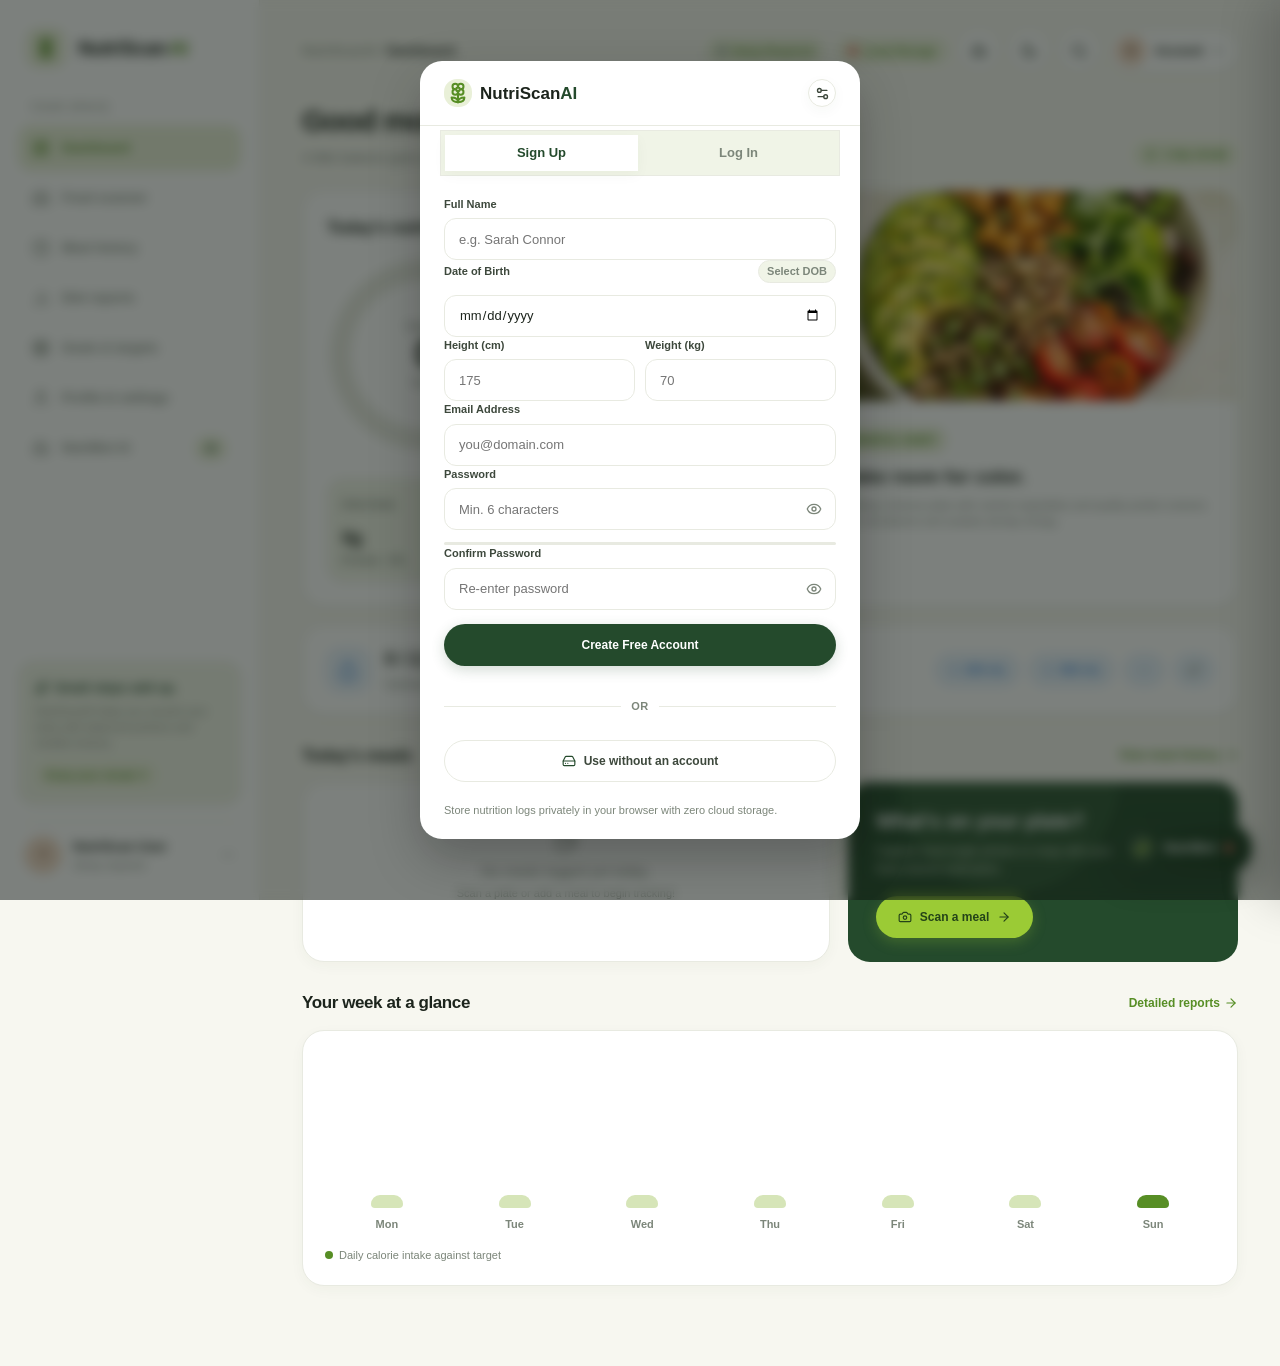
==== commit c445cea0: "fix(gemini): update default router model to gemini-3-flash-preview and register new key" ====
--- a/FrontEnd/index.html
+++ b/FrontEnd/index.html
@@ -1552,9 +1552,9 @@
                 <div class="form-group" style="margin-bottom: 16px;">
                     <label class="form-label" for="cfg-gemini-model">Gemini Model</label>
                     <select id="cfg-gemini-model" class="form-input" style="font-size: 13px;" onchange="window.handleChangeGeminiModel()">
-                        <option value="gemini-2.5-flash" selected>Gemini 2.5 Flash (Recommended: fastest, multimodal JSON)</option>
-                        <option value="gemini-1.5-flash">Gemini 1.5 Flash (Lightweight & high throughput)</option>
-                        <option value="gemini-2.5-pro">Gemini 2.5 Pro (Deep reasoning for complex meals)</option>
+                        <option value="gemini-3-flash-preview" selected>Gemini 3 Flash Preview (Recommended: fastest, high throughput)</option>
+                        <option value="gemini-2.5-flash">Gemini 2.5 Flash</option>
+                        <option value="gemini-2.5-pro">Gemini 2.5 Pro</option>
                     </select>
                 </div>
 
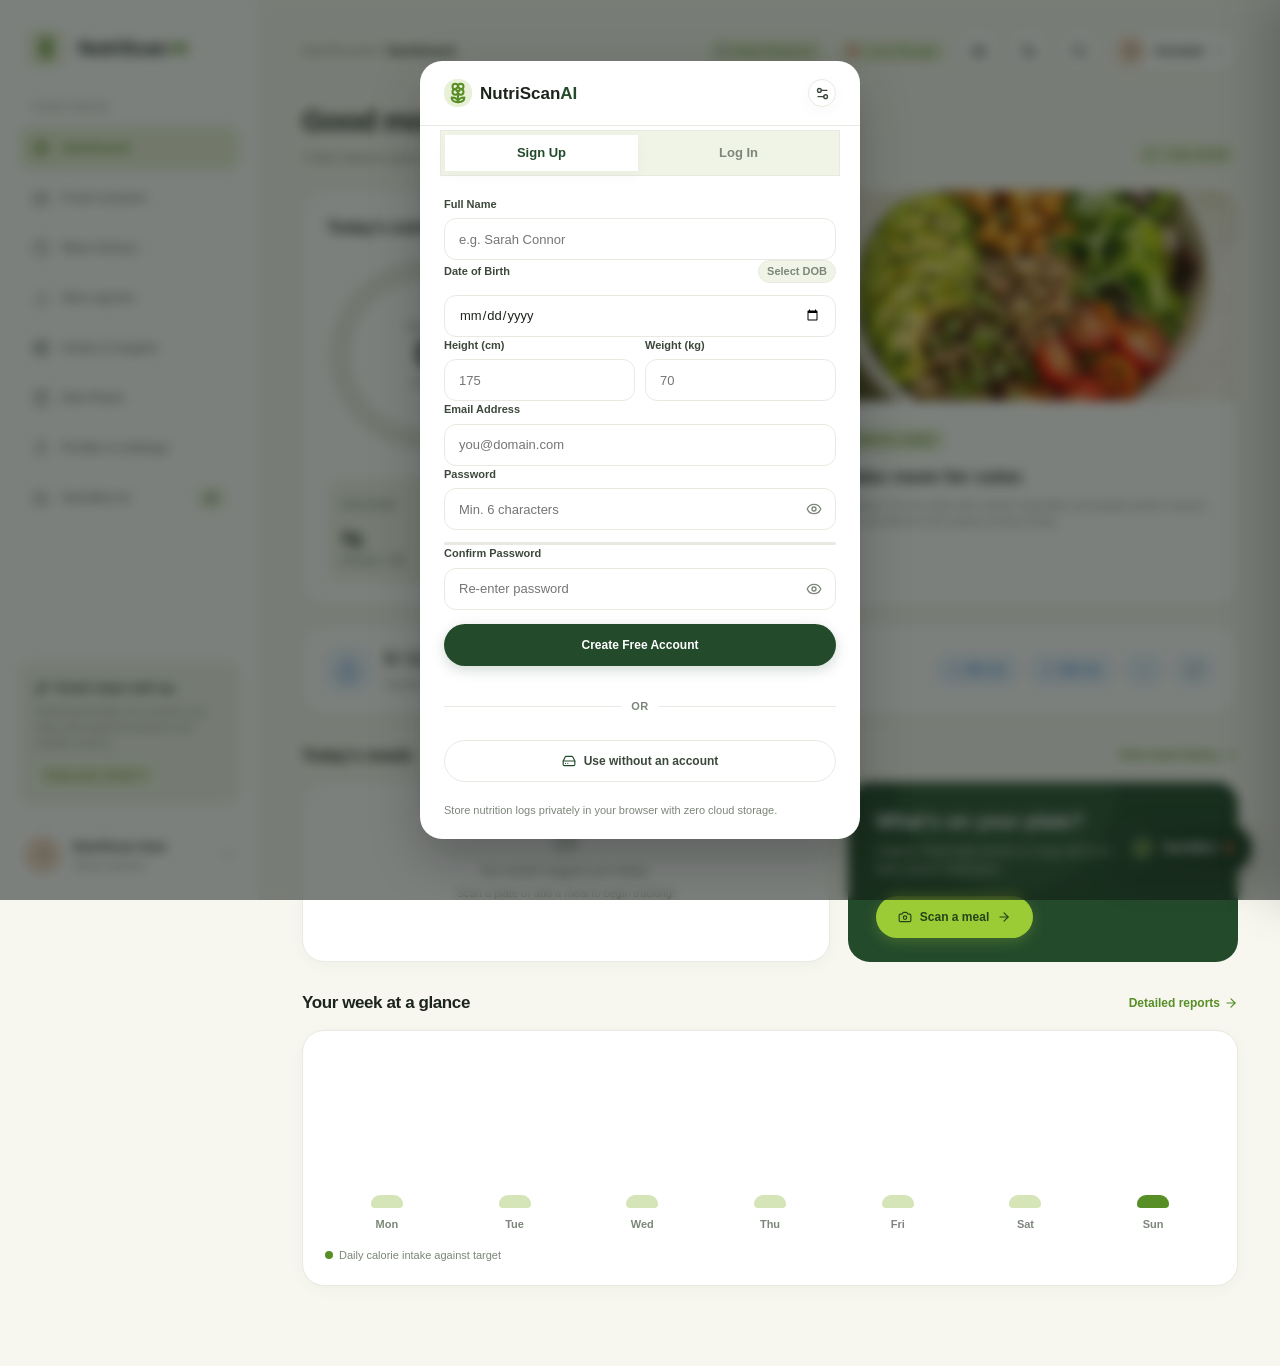
==== commit 27ef606e: "feat: overhaul meal diary, add diet plans suite, remove model attribution, and boost assistant intel" ====
--- a/FrontEnd/index.html
+++ b/FrontEnd/index.html
@@ -47,11 +47,15 @@
                     <i data-lucide="target"></i>
                     <span>Goals & targets</span>
                 </div>
+                <div class="navitem" data-view="plans">
+                    <i data-lucide="clipboard-list"></i>
+                    <span>Diet Plans</span>
+                </div>
                 <div class="navitem" data-view="profile">
                     <i data-lucide="user"></i>
                     <span>Profile & settings</span>
                 </div>
-                <div class="navitem" id="navitem-nutribot" title="Chat with NutriBot AI (Local Qwen3-VL)">
+                <div class="navitem" id="navitem-nutribot" title="Chat with NutriBot AI Assistant">
                     <i data-lucide="bot"></i>
                     <span>NutriBot AI</span>
                     <span class="badge" style="font-size: 10px; margin-left: auto; background: var(--sage); color: var(--forest); font-weight: 700;">AI</span>
@@ -95,7 +99,7 @@
                         <span id="backend-status-text">Backend Checking...</span>
                     </div>
 
-                    <button class="iconbtn" id="btn-topbar-nutribot" title="Chat with NutriBot AI (Local Qwen3-VL)">
+                    <button class="iconbtn" id="btn-topbar-nutribot" title="Chat with NutriBot AI Assistant">
                         <i data-lucide="bot"></i>
                     </button>
 
@@ -276,7 +280,7 @@
                 <div style="display: flex; justify-content: space-between; align-items: flex-end; flex-wrap: wrap; gap: 12px; margin-bottom: 22px;">
                     <div>
                         <h1 class="hello">Dual-View Food Scanner</h1>
-                        <div class="sub">Two photos of your plate. Computer vision volumetric estimation & CatBoost nutritional regression.</div>
+                        <div class="sub">Two photos of your plate. Computer vision 3D volumetric estimation & precision nutritional regression.</div>
                     </div>
                     <div style="display: flex; gap: 8px;">
                         <button type="button" class="btn btn-outline" onclick="clearUploads()">
@@ -424,22 +428,47 @@
             </section>
 
             <!-- ============================================== -->
-            <!-- VIEW 3: MEAL HISTORY -->
+            <!-- VIEW 3: MEAL DIARY & TIMELINE                 -->
             <!-- ============================================== -->
             <section id="view-history" class="view-screen">
                 <div style="display: flex; justify-content: space-between; align-items: flex-end; flex-wrap: wrap; gap: 12px;">
                     <div>
-                        <h1 class="hello">Meal history</h1>
-                        <div class="sub">A complete diary of your recorded meals, calories, and macronutrients.</div>
-                    </div>
-                    <button class="btn" id="btn-add-manual-meal">
-                        <i data-lucide="plus"></i>
-                        <span>Add Meal Manually</span>
-                    </button>
+                        <h1 class="hello">Meal Diary & Timeline</h1>
+                        <div class="sub">A complete nutritional timeline of your recorded meals, calories, and macronutrient balance.</div>
+                    </div>
+                    <div style="display: flex; gap: 8px;">
+                        <button class="btn btn-outline" onclick="switchView('scanner')">
+                            <i data-lucide="camera" class="icon-sm"></i>
+                            <span>Scan Plate</span>
+                        </button>
+                        <button class="btn btn-forest" id="btn-add-manual-meal">
+                            <i data-lucide="plus" class="icon-sm"></i>
+                            <span>Add Meal</span>
+                        </button>
+                    </div>
+                </div>
+
+                <!-- 14-Day Consistency & Streak Activity Bar -->
+                <div class="card history-streak-card" style="margin-top: 18px; padding: 14px 18px;">
+                    <div style="display: flex; justify-content: space-between; align-items: center; margin-bottom: 12px; flex-wrap: wrap; gap: 8px;">
+                        <div style="display: flex; align-items: center; gap: 8px;">
+                            <span style="font-size: 18px;">🔥</span>
+                            <div>
+                                <b style="font-size: 13px; color: var(--ink);">Logging Streak: <span id="history-streak-count" style="color: var(--forest); font-weight: 800;">5 Days</span></b>
+                                <div class="tiny" style="color: var(--muted);">Consistent tracking leads to lasting habits</div>
+                            </div>
+                        </div>
+                        <span class="badge" style="background: rgba(155, 203, 53, 0.15); color: var(--forest); font-weight: 700; font-size: 11px;">
+                            <i data-lucide="check" class="icon-xs" style="margin-right: 4px;"></i> On Track
+                        </span>
+                    </div>
+                    <div class="history-streak-days" id="history-streak-days" style="display: flex; gap: 8px; overflow-x: auto; padding-bottom: 4px;">
+                        <!-- Generated via JS: 14 interactive date pills -->
+                    </div>
                 </div>
 
                 <!-- Timeframe Filters & Search -->
-                <div class="filters-bar">
+                <div class="filters-bar" style="margin-top: 16px;">
                     <button class="filter active" data-history-filter="today">Today</button>
                     <button class="filter" data-history-filter="week">This week</button>
                     <button class="filter" data-history-filter="month">This month</button>
@@ -453,42 +482,35 @@
 
                 <!-- Meal Type Secondary Filters -->
                 <div class="filters-bar" style="margin-top: 0; margin-bottom: 20px;">
-                    <span class="tiny" style="font-weight: 750; margin-right: 4px;">TYPE:</span>
-                    <button class="diet-tag active" data-type-filter="all">All</button>
+                    <span class="tiny" style="font-weight: 750; margin-right: 4px;">FILTER:</span>
+                    <button class="diet-tag active" data-type-filter="all">All Meals</button>
                     <button class="diet-tag" data-type-filter="Breakfast">Breakfast</button>
                     <button class="diet-tag" data-type-filter="Lunch">Lunch</button>
                     <button class="diet-tag" data-type-filter="Dinner">Dinner</button>
                     <button class="diet-tag" data-type-filter="Snack">Snacks</button>
                 </div>
 
-                <!-- History Log Card -->
-                <div class="card">
-                    <div class="section-head" style="margin-top: 0;">
-                        <h2 id="history-group-header">Today's Log</h2>
-                        <span class="badge" id="history-count-badge">0 meals logged</span>
-                    </div>
-
-                    <div class="meal-list" id="history-meals-container">
-                        <!-- Populated dynamically via JS -->
-                    </div>
+                <!-- History Log Group Header & Dynamic Meals Container -->
+                <div id="history-meals-container">
+                    <!-- Populated dynamically via JS: Date-grouped cards with daily macro totals -->
                 </div>
 
                 <!-- History Summary Cards -->
-                <div class="grid g3" style="margin-top: 18px;">
+                <div class="grid g3" style="margin-top: 24px;">
                     <div class="card">
-                        <span class="kicker">THIS WEEK</span>
+                        <span class="kicker">TOTAL MEALS LOGGED</span>
                         <div class="value" id="hist-stat-week-count">12 meals</div>
-                        <div class="tiny">Logged across active days</div>
+                        <div class="tiny">Across your active tracking period</div>
                     </div>
                     <div class="card">
-                        <span class="kicker">FAVOURITE MEAL</span>
+                        <span class="kicker">MOST FREQUENT CHOICE</span>
                         <div class="value" style="font-size: 20px;" id="hist-stat-fav-name">Garden nourish bowl</div>
-                        <div class="tiny">Your most frequent choice</div>
+                        <div class="tiny">Your recurring staple meal</div>
                     </div>
                     <div class="card">
-                        <span class="kicker">AVERAGE CALORIES</span>
+                        <span class="kicker">DAILY AVERAGE INTAKE</span>
                         <div class="value" id="hist-stat-avg-kcal">1,820 kcal</div>
-                        <div class="tiny">Per day average this week</div>
+                        <div class="tiny">Average recorded daily calories</div>
                     </div>
                 </div>
             </section>
@@ -712,7 +734,105 @@
             </section>
 
             <!-- ============================================== -->
-            <!-- VIEW 6: PROFILE & SETTINGS -->
+            <!-- VIEW 6: DIET PLANS & NUTRITION FRAMEWORKS     -->
+            <!-- ============================================== -->
+            <section id="view-plans" class="view-screen">
+                <div style="display: flex; justify-content: space-between; align-items: flex-end; flex-wrap: wrap; gap: 12px; margin-bottom: 20px;">
+                    <div>
+                        <h1 class="hello">Diet Plans & Frameworks</h1>
+                        <div class="sub">Structured nutritional protocols, targeted macro allocations, and daily meal plans.</div>
+                    </div>
+                    <div style="display: flex; gap: 8px;">
+                        <button class="btn btn-forest" id="btn-create-custom-plan" onclick="window.nutriScanOpenCustomPlanModal()">
+                            <i data-lucide="plus-circle" class="icon-sm"></i>
+                            <span>Create Custom Plan</span>
+                        </button>
+                    </div>
+                </div>
+
+                <!-- Active Plan Spotlight Card -->
+                <div class="card active-plan-hero-card" id="active-plan-hero" style="border: 2px solid rgba(155, 203, 53, 0.4); background: linear-gradient(135deg, rgba(36, 74, 44, 0.04), rgba(155, 203, 53, 0.08));">
+                    <div style="display: flex; justify-content: space-between; align-items: flex-start; flex-wrap: wrap; gap: 12px;">
+                        <div>
+                            <span class="badge" style="background: var(--forest); color: white; font-weight: 700; padding: 4px 10px; font-size: 11px;">
+                                <i data-lucide="check-circle" class="icon-xs" style="margin-right: 4px;"></i> ACTIVE PLAN
+                            </span>
+                            <h2 style="font-size: 22px; font-weight: 800; margin: 8px 0 4px; color: var(--forest);" id="active-plan-title">High-Protein Lean Cut</h2>
+                            <p class="tiny" style="color: var(--muted); max-width: 580px; margin: 0;" id="active-plan-desc">Accelerate fat loss while maintaining lean muscle tissue through a calibrated deficit and elevated protein distribution.</p>
+                        </div>
+                        <div style="display: flex; gap: 8px;">
+                            <button class="btn btn-sm btn-outline" id="btn-sync-plan-to-goals" onclick="window.syncActivePlanToGoals()" title="Apply this plan's calorie & macro targets to your daily goals">
+                                <i data-lucide="target" class="icon-sm"></i>
+                                <span>Sync to Daily Goals</span>
+                            </button>
+                        </div>
+                    </div>
+
+                    <!-- Target Macro Stats Grid -->
+                    <div class="grid g4" style="margin-top: 18px;">
+                        <div style="background: var(--white); border: 1px solid var(--border-color); border-radius: 10px; padding: 12px 14px;">
+                            <span class="kicker" style="font-size: 10px;">DAILY TARGET</span>
+                            <div style="font-size: 20px; font-weight: 800; color: var(--forest);" id="active-plan-kcal">1,800 <small style="font-size: 12px; font-weight: 600; color: var(--muted);">kcal</small></div>
+                            <div class="tiny" style="color: var(--muted); margin-top: 2px;">Moderate Calorie Deficit</div>
+                        </div>
+                        <div style="background: var(--white); border: 1px solid var(--border-color); border-radius: 10px; padding: 12px 14px;">
+                            <span class="kicker" style="font-size: 10px; color: #059669;">PROTEIN (40%)</span>
+                            <div style="font-size: 20px; font-weight: 800; color: #059669;" id="active-plan-protein">180g <small style="font-size: 12px; font-weight: 600; color: var(--muted);">/ day</small></div>
+                            <div class="tiny" style="color: var(--muted); margin-top: 2px;">Muscle Preservation</div>
+                        </div>
+                        <div style="background: var(--white); border: 1px solid var(--border-color); border-radius: 10px; padding: 12px 14px;">
+                            <span class="kicker" style="font-size: 10px; color: #d97706;">CARBS (35%)</span>
+                            <div style="font-size: 20px; font-weight: 800; color: #d97706;" id="active-plan-carbs">158g <small style="font-size: 12px; font-weight: 600; color: var(--muted);">/ day</small></div>
+                            <div class="tiny" style="color: var(--muted); margin-top: 2px;">Workout Glycogen</div>
+                        </div>
+                        <div style="background: var(--white); border: 1px solid var(--border-color); border-radius: 10px; padding: 12px 14px;">
+                            <span class="kicker" style="font-size: 10px; color: #0284c7;">FAT (25%)</span>
+                            <div style="font-size: 20px; font-weight: 800; color: #0284c7;" id="active-plan-fat">50g <small style="font-size: 12px; font-weight: 600; color: var(--muted);">/ day</small></div>
+                            <div class="tiny" style="color: var(--muted); margin-top: 2px;">Hormonal Health</div>
+                        </div>
+                    </div>
+                </div>
+
+                <!-- Curated Plans Catalog -->
+                <div class="section-head" style="margin-top: 28px;">
+                    <div>
+                        <h2 style="font-size: 18px; font-weight: 800; margin: 0;">Explore Nutrition Plans</h2>
+                        <span class="tiny" style="color: var(--muted);">Select a blueprint that aligns with your lifestyle and physique targets.</span>
+                    </div>
+                </div>
+
+                <div class="grid g3" id="plans-catalog-grid" style="gap: 16px;">
+                    <!-- Populated dynamically with the 6 evidence-based plans -->
+                </div>
+
+                <!-- Weekly Meal Schedule & Daily Menu -->
+                <div class="card" style="margin-top: 28px;">
+                    <div style="display: flex; justify-content: space-between; align-items: center; flex-wrap: wrap; gap: 10px; margin-bottom: 16px;">
+                        <div>
+                            <h2 style="font-size: 18px; font-weight: 800; margin: 0;">Weekly Meal Planner</h2>
+                            <span class="tiny" style="color: var(--muted);">Curated meal suggestions for your active plan. Click "Log to Today" to record any meal in 1 click!</span>
+                        </div>
+                        <!-- Day Selector -->
+                        <div class="filters-bar" id="plan-day-selector" style="margin: 0;">
+                            <button class="filter active" data-plan-day="0">Mon</button>
+                            <button class="filter" data-plan-day="1">Tue</button>
+                            <button class="filter" data-plan-day="2">Wed</button>
+                            <button class="filter" data-plan-day="3">Thu</button>
+                            <button class="filter" data-plan-day="4">Fri</button>
+                            <button class="filter" data-plan-day="5">Sat</button>
+                            <button class="filter" data-plan-day="6">Sun</button>
+                        </div>
+                    </div>
+
+                    <!-- Daily Meal Schedule Slots (Breakfast, Lunch, Snack, Dinner) -->
+                    <div class="grid g2" id="plan-daily-schedule-slots" style="gap: 14px;">
+                        <!-- Generated dynamically via JS -->
+                    </div>
+                </div>
+            </section>
+
+            <!-- ============================================== -->
+            <!-- VIEW 7: PROFILE & SETTINGS -->
             <!-- ============================================== -->
             <section id="view-profile" class="view-screen">
                 <h1 class="hello">Your space & biometrics</h1>
@@ -780,8 +900,8 @@
                         <div class="settings-row" id="row-gemini-check">
                             <div class="settings-icon" style="background: rgba(16, 185, 129, 0.12); color: #10b981;"><i data-lucide="sparkles"></i></div>
                             <div class="setting-meta">
-                                <b>Gemini AI Key Router</b>
-                                <span id="profile-gemini-desc">Checking key pool...</span>
+                                <b>AI Cloud Vision Engine</b>
+                                <span id="profile-gemini-desc">Checking engine status...</span>
                             </div>
                             <button class="btn btn-sm btn-outline" id="btn-open-gemini-modal" onclick="window.nutriScanOpenGeminiModal()">Manage Keys</button>
                         </div>
@@ -848,10 +968,14 @@
         </div>
         <div class="mob-nav-btn" data-view="history">
             <i data-lucide="clock"></i>
-            <span>History</span>
+            <span>Diary</span>
         </div>
         <div class="mob-nav-scan" data-view="scanner" title="Scan Meal">
             <i data-lucide="camera"></i>
+        </div>
+        <div class="mob-nav-btn" data-view="plans">
+            <i data-lucide="clipboard-list"></i>
+            <span>Plans</span>
         </div>
         <div class="mob-nav-btn" data-view="reports">
             <i data-lucide="bar-chart-2"></i>
@@ -1497,7 +1621,7 @@
     </div>
 
     <!-- ============================================== -->
-    <!-- MODAL 11: GEMINI AI MULTI-KEY ROUTER CONFIG    -->
+    <!-- MODAL 11: AI CLOUD ENGINE & KEY VAULT CONFIG   -->
     <!-- ============================================== -->
     <div class="modal-overlay" id="modal-gemini-config">
         <div class="modal" style="max-width: 520px;">
@@ -1505,7 +1629,7 @@
                 <div style="display: flex; align-items: center; gap: 8px;">
                     <span class="brandmark" style="width: 28px; height: 28px; font-size: 14px; background: linear-gradient(135deg, #10b981, #06b6d4); color: white;"><i data-lucide="sparkles"></i></span>
                     <div>
-                        <h3 style="font-size: 17px; font-weight: 800; margin: 0;">Gemini AI Key Router</h3>
+                        <h3 style="font-size: 17px; font-weight: 800; margin: 0;">AI Cloud Engine & Key Vault</h3>
                         <div class="tiny" style="color: var(--muted);">Round-robin key pool with dynamic 429 failover</div>
                     </div>
                 </div>
@@ -1513,7 +1637,7 @@
             </div>
             <div class="modal-body" style="padding-top: 14px;">
                 <p class="tiny" style="margin-bottom: 14px; line-height: 1.5; color: var(--muted);">
-                    Configure multiple Google Gemini API keys. Keys are encrypted with an AES-256 authenticated cipher and stored in Supabase PostgreSQL with automated round-robin rotation and HTTP 429 rate-limit failover.
+                    Configure high-throughput AI API keys. Keys are encrypted with an AES-256 authenticated cipher and stored with automated round-robin rotation and rate-limit failover.
                 </p>
 
                 <!-- Supabase Cloud Vault Badge -->
@@ -1521,11 +1645,11 @@
                     <div style="display: flex; align-items: center; gap: 8px;">
                         <i data-lucide="shield-check" style="width: 18px; height: 18px; color: #10b981;"></i>
                         <div>
-                            <div style="font-size: 13px; font-weight: 700; color: var(--ink);">Supabase Encrypted Vault</div>
+                            <div style="font-size: 13px; font-weight: 700; color: var(--ink);">Encrypted Security Vault</div>
                             <div class="tiny" style="color: var(--muted);" id="gemini-vault-status-text">AES-256 authenticated cipher · Zero plaintext in DB</div>
                         </div>
                     </div>
-                    <button type="button" class="btn btn-sm btn-outline" id="btn-gemini-sync-supabase" onclick="window.handleSyncSupabaseKeys()" title="Sync encrypted keys from Supabase Vault" style="font-size: 11px; padding: 4px 8px; display: inline-flex; align-items: center; gap: 4px;">
+                    <button type="button" class="btn btn-sm btn-outline" id="btn-gemini-sync-supabase" onclick="window.handleSyncSupabaseKeys()" title="Sync encrypted keys from Vault" style="font-size: 11px; padding: 4px 8px; display: inline-flex; align-items: center; gap: 4px;">
                         <i data-lucide="cloud-download" class="icon-sm"></i> Sync Cloud
                     </button>
                 </div>
@@ -1544,17 +1668,17 @@
                 <!-- Add Keys Input -->
                 <div class="form-group" style="margin-bottom: 12px;">
                     <label class="form-label" for="cfg-gemini-new-key">Add API Key(s)</label>
-                    <textarea id="cfg-gemini-new-key" class="form-input" rows="2" placeholder="Paste one or more Gemini API keys (comma or newline separated, starting with AIzaSy...)" style="font-family: monospace; font-size: 12px; resize: vertical;"></textarea>
-                    <div class="tiny" style="color: var(--muted); margin-top: 4px;">Get free API keys at <a href="https://aistudio.google.com/app/apikey" target="_blank" rel="noopener" style="color: var(--primary);">Google AI Studio</a>. Keys are never logged in plain text.</div>
+                    <textarea id="cfg-gemini-new-key" class="form-input" rows="2" placeholder="Paste one or more API keys (comma or newline separated)..." style="font-family: monospace; font-size: 12px; resize: vertical;"></textarea>
+                    <div class="tiny" style="color: var(--muted); margin-top: 4px;">High-throughput cloud vision keys. Keys are stored encrypted with zero plaintext exposure.</div>
                 </div>
 
                 <!-- Model Selection -->
                 <div class="form-group" style="margin-bottom: 16px;">
-                    <label class="form-label" for="cfg-gemini-model">Gemini Model</label>
+                    <label class="form-label" for="cfg-gemini-model">Vision Engine Mode</label>
                     <select id="cfg-gemini-model" class="form-input" style="font-size: 13px;" onchange="window.handleChangeGeminiModel()">
-                        <option value="gemini-3-flash-preview" selected>Gemini 3 Flash Preview (Recommended: fastest, high throughput)</option>
-                        <option value="gemini-2.5-flash">Gemini 2.5 Flash</option>
-                        <option value="gemini-2.5-pro">Gemini 2.5 Pro</option>
+                        <option value="gemini-3-flash-preview" selected>Ultra-Fast Vision (High Throughput & Accuracy)</option>
+                        <option value="gemini-2.5-flash">Standard Precision Vision</option>
+                        <option value="gemini-2.5-pro">Deep Nutritional Analysis Mode</option>
                     </select>
                 </div>
 
@@ -1673,6 +1797,57 @@
     </div>
 
     <!-- ============================================== -->
+    <!-- MODAL 15: CREATE CUSTOM DIET PLAN             -->
+    <!-- ============================================== -->
+    <div class="modal-overlay" id="modal-custom-plan">
+        <div class="modal" style="max-width: 480px;">
+            <div class="modal-header">
+                <div style="display: flex; align-items: center; gap: 8px;">
+                    <span class="brandmark" style="width: 28px; height: 28px; font-size: 14px; background: var(--sage); color: var(--forest);"><i data-lucide="clipboard-list"></i></span>
+                    <h3 style="font-size: 17px; font-weight: 800; margin: 0;">Create Custom Diet Plan</h3>
+                </div>
+                <div class="modal-close" data-close-modal="modal-custom-plan" title="Close"><i data-lucide="x"></i></div>
+            </div>
+            <div class="modal-body" style="padding: 16px;">
+                <form id="form-custom-plan" onsubmit="event.preventDefault(); window.handleSaveCustomPlan();">
+                    <div class="form-group" style="margin-bottom: 12px;">
+                        <label class="form-label" for="custom-plan-name">Plan Name</label>
+                        <input type="text" id="custom-plan-name" class="form-input" placeholder="e.g. Marathon Prep or Keto Cutting" required>
+                    </div>
+                    <div class="form-group" style="margin-bottom: 12px;">
+                        <label class="form-label" for="custom-plan-desc">Short Description / Goal</label>
+                        <input type="text" id="custom-plan-desc" class="form-input" placeholder="e.g. High carb endurance fueling with clean proteins">
+                    </div>
+                    <div class="grid g2" style="gap: 12px; margin-bottom: 12px;">
+                        <div class="form-group">
+                            <label class="form-label" for="custom-plan-kcal">Daily Calories (kcal)</label>
+                            <input type="number" id="custom-plan-kcal" class="form-input" value="2000" min="1000" max="6000" required>
+                        </div>
+                        <div class="form-group">
+                            <label class="form-label" for="custom-plan-protein">Daily Protein (g)</label>
+                            <input type="number" id="custom-plan-protein" class="form-input" value="130" min="20" max="400" required>
+                        </div>
+                    </div>
+                    <div class="grid g2" style="gap: 12px; margin-bottom: 16px;">
+                        <div class="form-group">
+                            <label class="form-label" for="custom-plan-carbs">Daily Carbs (g)</label>
+                            <input type="number" id="custom-plan-carbs" class="form-input" value="220" min="0" max="800" required>
+                        </div>
+                        <div class="form-group">
+                            <label class="form-label" for="custom-plan-fat">Daily Fat (g)</label>
+                            <input type="number" id="custom-plan-fat" class="form-input" value="65" min="10" max="300" required>
+                        </div>
+                    </div>
+                    <div style="display: flex; gap: 8px; justify-content: flex-end;">
+                        <button type="button" class="btn btn-outline" data-close-modal="modal-custom-plan">Cancel</button>
+                        <button type="submit" class="btn btn-forest">Save & Activate Plan</button>
+                    </div>
+                </form>
+            </div>
+        </div>
+    </div>
+
+    <!-- ============================================== -->
     <!-- NUTRIBOT AI AGENTIC DRAWER & FLOATING LAUNCHER -->
     <!-- ============================================== -->
     <div class="nutribot-backdrop" id="nutribot-backdrop"></div>
@@ -1687,7 +1862,7 @@
                         <h3 class="nutribot-title">NutriBot AI</h3>
                         <span class="nutribot-model-badge" id="nutribot-model-badge">
                             <span class="nutribot-status-dot" id="nutribot-status-dot"></span>
-                            <span id="nutribot-model-name">qwen3-vl:2b</span>
+                            <span id="nutribot-model-name">AI Assistant</span>
                         </span>
                     </div>
                     <div class="nutribot-subtitle">Autonomous Nutrition & Diary Assistant</div>
--- a/FrontEnd/style.css
+++ b/FrontEnd/style.css
@@ -4381,3 +4381,97 @@
 
 
 /* ── Progress Stepper ── */
+
+
+/* ========================================================
+   DIET PLANS & MODERN MEAL DIARY STYLING
+   ======================================================== */
+
+/* 14-Day Streak Strip */
+.history-streak-days::-webkit-scrollbar {
+    height: 4px;
+}
+.history-streak-days::-webkit-scrollbar-thumb {
+    background: var(--border-color);
+    border-radius: 4px;
+}
+.history-streak-pill:hover {
+    border-color: var(--forest) !important;
+    transform: translateY(-1px);
+}
+.history-streak-pill.active {
+    box-shadow: 0 0 0 2px var(--forest);
+}
+
+/* Meal Type Pills */
+.meal-type-pill {
+    display: inline-block;
+    padding: 2px 7px;
+    border-radius: 4px;
+    font-size: 10px;
+    font-weight: 750;
+    text-transform: uppercase;
+    letter-spacing: 0.3px;
+}
+.meal-type-breakfast {
+    background: rgba(217, 119, 6, 0.12);
+    color: #d97706;
+}
+.meal-type-lunch {
+    background: rgba(16, 185, 129, 0.12);
+    color: #059669;
+}
+.meal-type-dinner {
+    background: rgba(2, 132, 199, 0.12);
+    color: #0284c7;
+}
+.meal-type-snack {
+    background: rgba(147, 51, 234, 0.12);
+    color: #9333ea;
+}
+
+/* Meal Card Premium Hover & Layout */
+.meal-card-premium {
+    display: flex;
+    align-items: center;
+    gap: 12px;
+    padding: 10px 12px;
+    border-radius: 8px;
+    transition: background 0.15s ease, transform 0.15s ease;
+    border-bottom: 1px solid var(--border-color, rgba(0,0,0,0.05));
+}
+.meal-card-premium:last-child {
+    border-bottom: none;
+}
+.meal-card-premium:hover {
+    background: var(--surface-light, rgba(0,0,0,0.02));
+}
+
+/* Plan Catalog Cards */
+.plan-catalog-card {
+    transition: transform 0.18s ease, box-shadow 0.18s ease;
+}
+.plan-catalog-card:hover {
+    transform: translateY(-2px);
+    box-shadow: 0 8px 24px rgba(0, 0, 0, 0.06);
+}
+
+/* Mobile Bottom Nav 6-item spacing */
+@media (max-width: 768px) {
+    .mobile-bottom-nav {
+        gap: 2px;
+        padding: 4px 6px;
+    }
+    .mobile-bottom-nav .mob-nav-btn {
+        font-size: 9px;
+        padding: 4px 2px;
+    }
+    .mobile-bottom-nav .mob-nav-btn i {
+        width: 16px;
+        height: 16px;
+    }
+    .mobile-bottom-nav .mob-nav-scan {
+        width: 40px;
+        height: 40px;
+    }
+}
